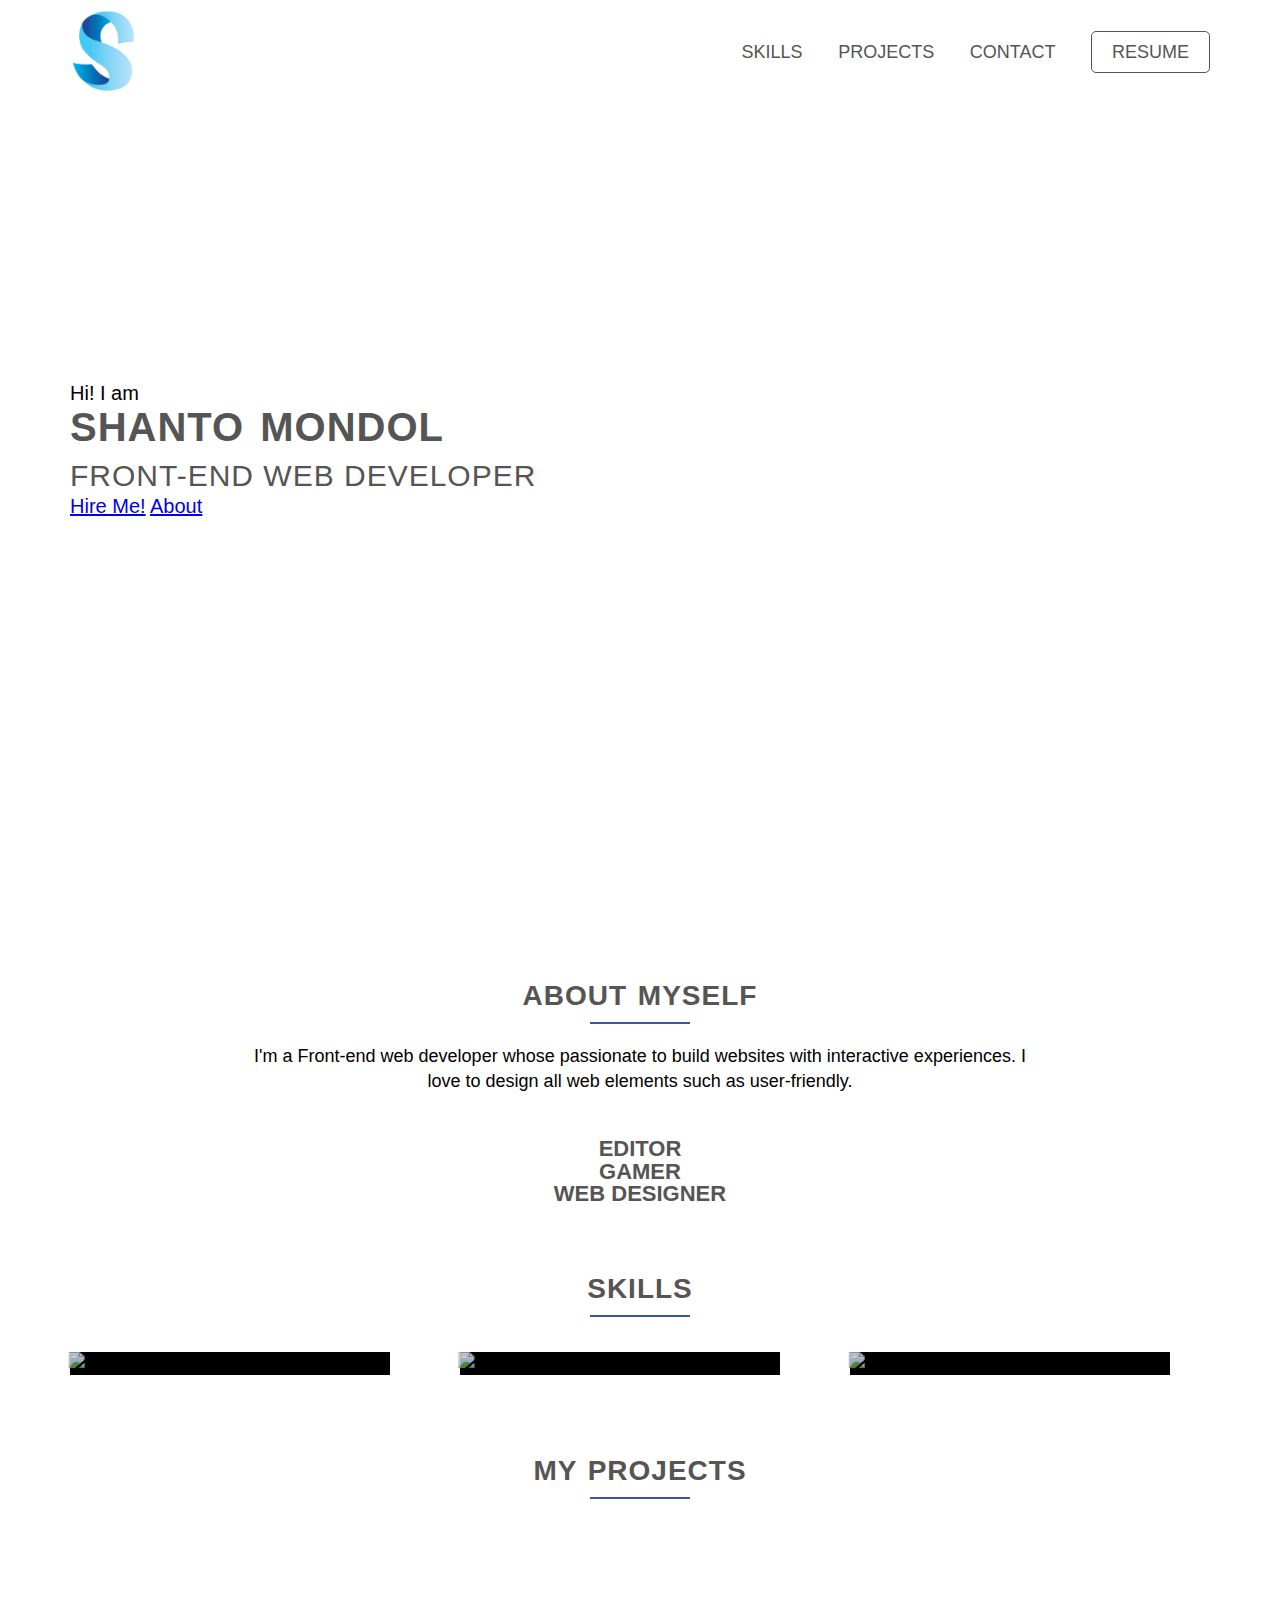
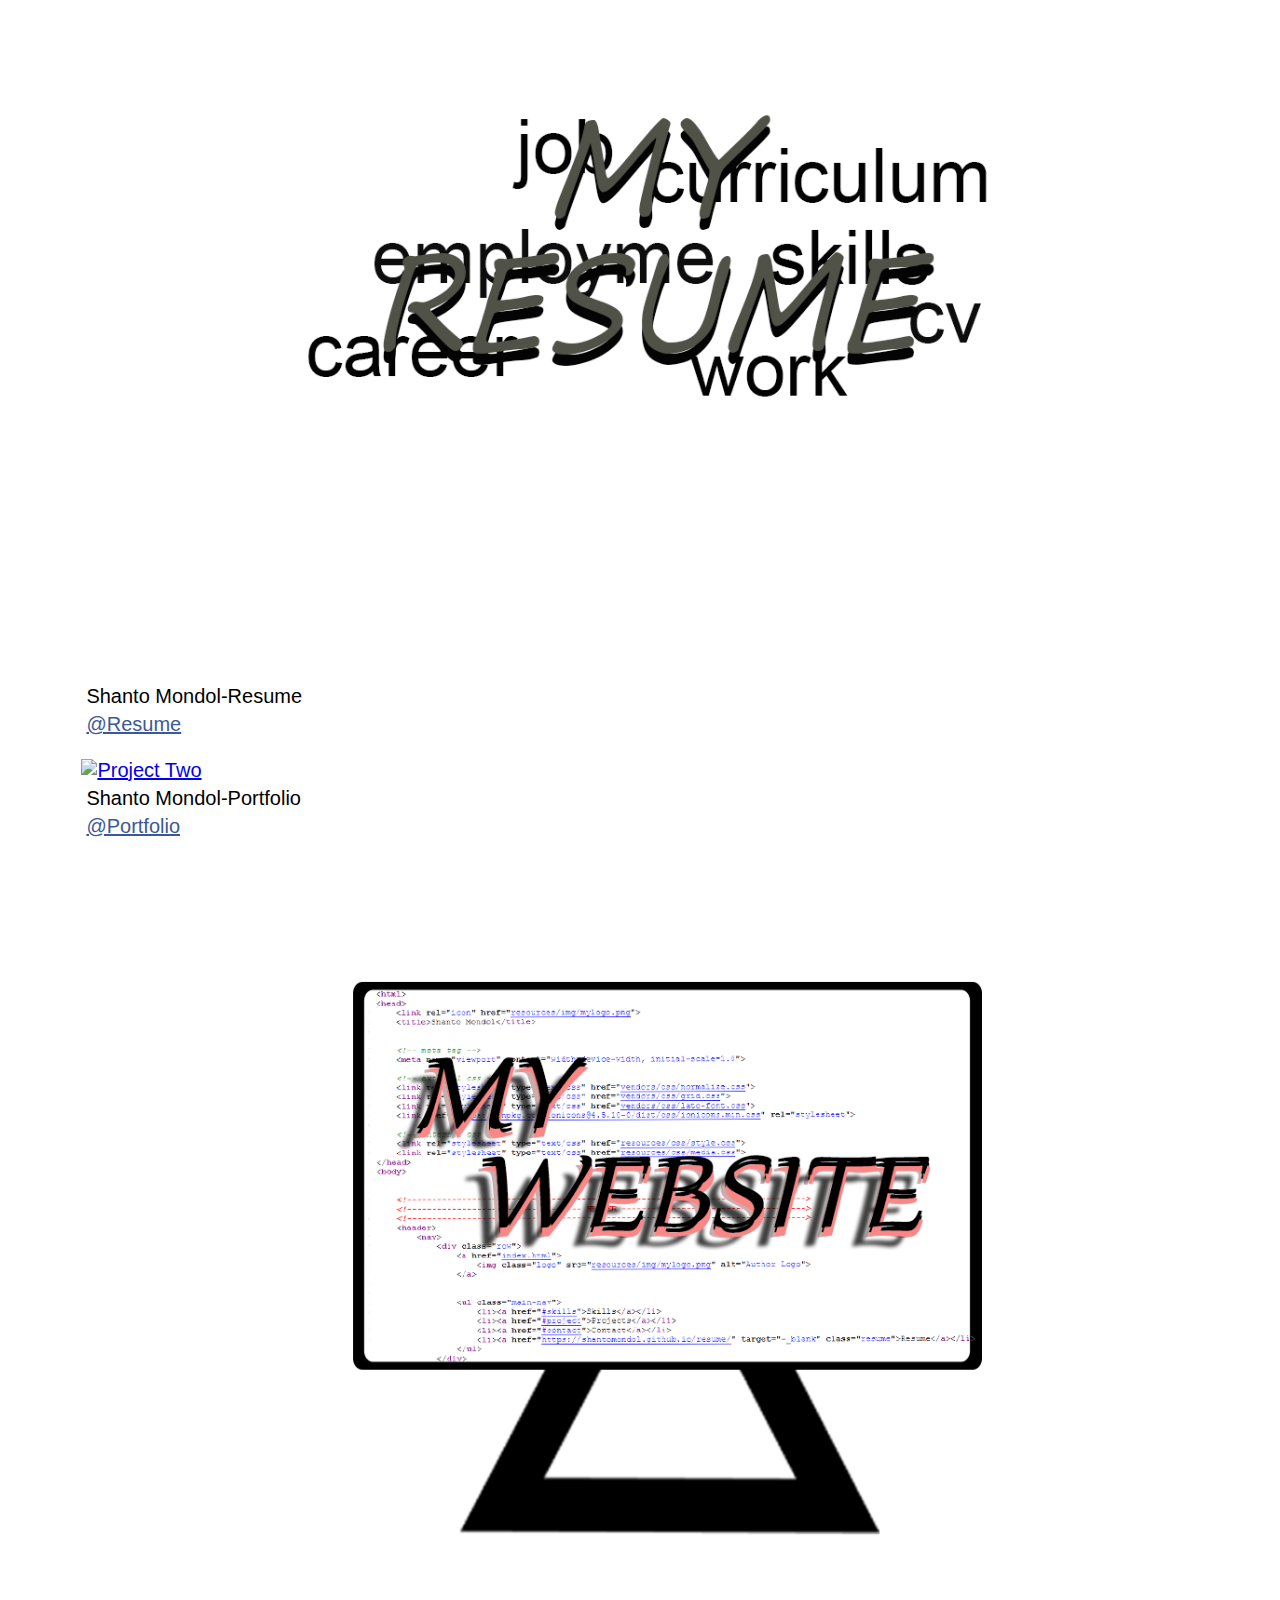
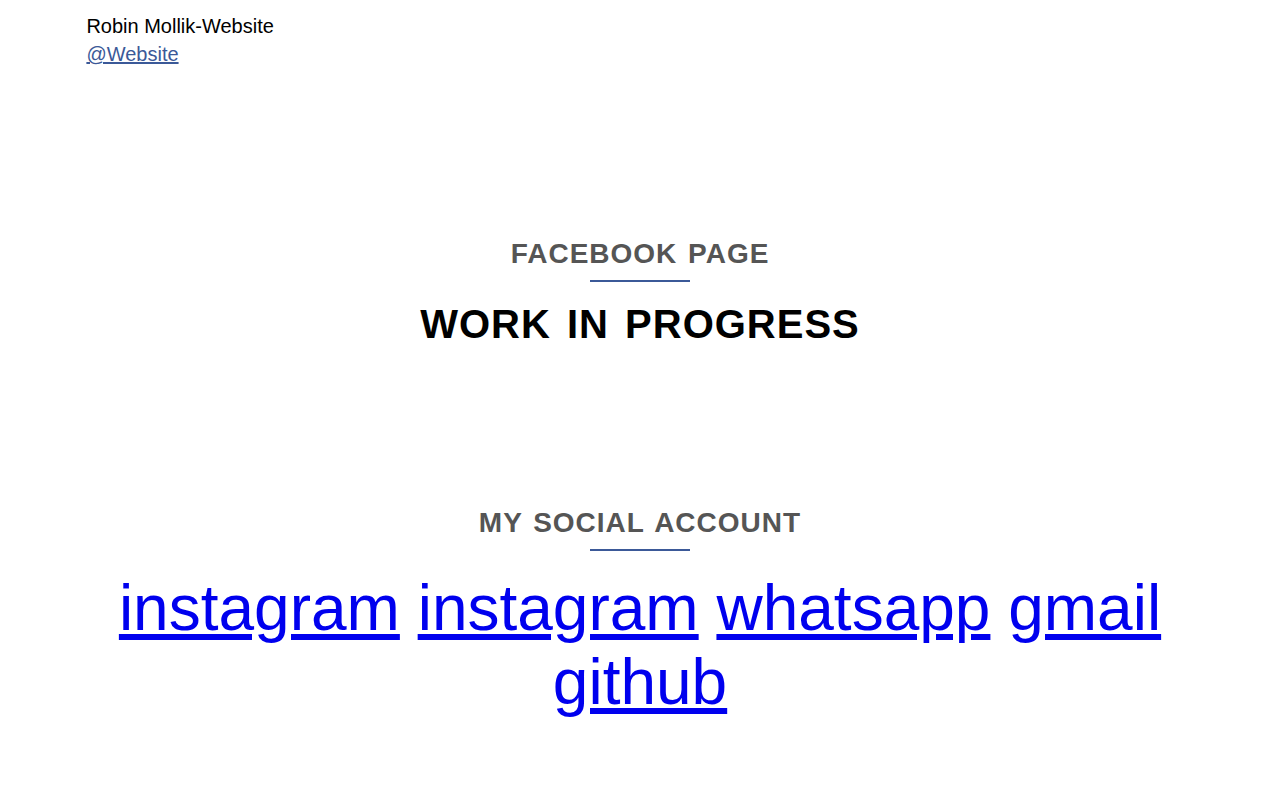
==== index.html @ a129e07e "p4" ====
<!DOCTYPE html>
<html>
<head>

	<link rel="icon" href="image/mylogo.png">
	<title>Shanto</title>

	<!-- meta tag -->
	<meta name="viewport" content="width=device-width, initial-scale=1.0">

	<!-- extrenal css -->	
	<link rel="stylesheet" type="text/css" href="css/normalize.css">
	<link rel="stylesheet" type="text/css" href="css/grid.css">
	<link rel="stylesheet" type="text/css" href="css/lato-font.css">
	<link href="https://unpkg.com/ionicons@4.5.10-0/dist/css/ionicons.min.css" rel="stylesheet">
	<script src="https://unpkg.com/ionicons@5.1.2/dist/ionicons.js"></script>

	<!-- internei css -->
	<link rel="stylesheet" type="text/css" href="css/style.css">
</head>
<body>


	<!-------------------------------------------------------------------------------->
	<!----------------------------------- HEADER ------------------------------------->
	<!-------------------------------------------------------------------------------->

	<header>
		<nav>
			<div class="row">				
				<a href="index.html">
					<img class="logo" src="image/s.jpg" alt="Shanto's Logo">
				</a>

				<ul class="main-nav">
					<li><a href="#skills">Skills</a></li>
					<li><a href="#project">Projects</a></li>
					<li><a href="#social-account">Contact</a></li>
					<li><a href="https://shantomondol.github.io/resume/" target="-_blank" class="resume">Resume</a></li>
				</ul>				
			</div>
		</nav>

		<div class="hero-text">
			 Hi! I am
			<h1>Shanto Mondol<br><span>Front-end web developer</span><br></h1>
			
			<a href="works/works.html" target="-_blank">Hire Me!</a>

			<a href="#about">About</a>
		</div>
	</header>

	<!-------------------------------------------------------------------------------->
	<!----------------------------------- ABOUT ------------------------------------->
	<!-------------------------------------------------------------------------------->
	<section class="about" id="about">
		<div class="row">
			<h2>About Myself</h2>
			<p class="about-text">I'm a <strong>Front-end web developer</strong> whose passionate to build websites with interactive experiences. I love to design all web elements such as user-friendly.</p>
		</div>

		<div class="row">
				<div class="col span-1-of-3 box">
					<i class="icon ion-md-laptop icon-big"></i>
					<h3>Editor</h3>
				</div>

				<div class="col span-1-of-3 box">
					<i class="icon ion-md-desktop icon-big"></i>
					<h3>Gamer</h3>
				</div>

				<div class="col span-1-of-3 box">
					<i class="icon ion-md-planet icon-big"></i>
					<h3>Web Designer</h3>
				</div>				
			</div>
	</section>

	<!-------------------------------------------------------------------------------->
	<!----------------------------------- SKILLS ------------------------------------->
	<!-------------------------------------------------------------------------------->
	<section class="skills" id="skills">
		<div class="row">
			<h2>Skills</h2>
		</div>
		<ul class="clearFix">
			<li>
				<img src="image/ms.png" alt="Microsoft Office">
			</li>
			<li>
				<img src="image/gp.png" alt="Graphic Designer">
			</li>
			<li>
				<img src="image/wd.png" alt="Web Designer">
			</li>
		</ul>
	</section>	

	<!-------------------------------------------------------------------------------->
	<!----------------------------------- PROJECT ------------------------------------>
	<!-------------------------------------------------------------------------------->
	<section class="project" id="project">
		<div class="row">
			<h2>My Projects</h2>
		</div>

		<div class="row">
			<div class="col span-1-of-3 box">
				<a href="https://shantomondol.github.io/resume" target="_blank"><img class="project-img" src="image/p1.png" alt="Project One">
				</a>	
				
				<div class="project-details">
					<i class="icon ion-md-person"></i>
					Shanto Mondol-Resume
				</div>

				<div class="project-details">
					<i class="icon ion-md-globe"></i>
					<a href="https://shantomondol.github.io/resume/" target="_blank">@Resume</a>
				</div>
			</div>

			<div class="col span-1-of-3 box">
				<a href="https://shantomondol.github.io/portfolio" target="_blank"><img class="project-img" src="image/p2.png" alt="Project Two">
				</a>	
				

				<div class="project-details">
					<i class="icon ion-md-person"></i>
					Shanto Mondol-Portfolio
				</div>

				<div class="project-details">
					<i class="icon ion-md-globe"></i>
					<a href="https://shantomondol.github.io/portfolio" target="_blank">@Portfolio</a>
				</div>
			</div>

			<div class="col span-1-of-3 box">
				<a href="https://shantomondol.github.io/robin" target="_blank"><img class="project-img" src="image/p3.png" alt="Project Three">
				</a>
							
				<div class="project-details">
					<i class="icon ion-md-person"></i>
					Robin Mollik-Website
				</div>

				<div class="project-details">
					<i class="icon ion-md-globe"></i>
					<a href="https://shantomondol.github.io/robin" target="_blank">@Website</a>
				</div>
			</div>			
		</div>
	</section>

	<!-------------------------------------------------------------------------------->
	<!------------------------------- FACEBOOK PAGE ---------------------------------->
	<!-------------------------------------------------------------------------------->
	<section class="fb-page" id="fb-page">
		<div class="row">
			<h2>Facebook Page</h2>

			<h1>Work in progress</h1>
		</div>
	</section>

	<!-------------------------------------------------------------------------------->
	<!---------------------------- MY SOCIAL ACCOUNT --------------------------------->
	<!-------------------------------------------------------------------------------->
	<section class="social-account" id="social-account">
		<div class="row">
			<h2>My Social Account</h2>

			<ul>		
			<a href="https://www.instagram.com/mithunsorkar16" target="-_blank"><ion-icon name="logo-instagram">instagram</ion-icon></a>			
			<a href="https://www.facebook.com/mithunsorkar816" target="-_blank"><ion-icon name="logo-facebook">instagram</ion-icon></a>			
			<a href="01869107346" target="-_blank"><ion-icon name="logo-whatsapp">whatsapp</ion-icon></a>

			<a href="mailto:shantomondol816@gmail.com" target="-_blank"><ion-icon name="mail-sharp">gmail</ion-icon></a>
						
			<a href="https://github.com/shantomondol" target="-_blank"><ion-icon name="logo-github">github</ion-icon></a>			
			</ul>

		</div>
	</section>
</body>
</html>
---- css/style.css ----
/*-----------------------------------------------------------*/
/*----------------------- GLOBAL ----------------------------*/
/*-----------------------------------------------------------*/
*{
	margin: 0;
	padding: 0;
	box-sizing: border-box;
	scroll-behavior: smooth;
}

body{
	background-color: #fff;
	font-family: lato, sans-serif;
	font-size: 20px;
	font-weight: 300;
}

section { padding: 80px 0; }


.row {
	width: 1140px;
	margin: 0 auto;
}



.clearFix {zoom:1;}
.clearFix:after {
	content: '.';
	clear: both;
	display: block;
	height: 0;
	visibility: hidden;
}

/*-----------------------------------------------------------*/
/*----------------------- HEADER ----------------------------*/
/*-----------------------------------------------------------*/
header {
	height: 100vh;
	background-image: url(img/mylogo.png);
	background-repeat: no-repeat;
	background-size: contain;
	background-position: right;
}

.hero-text {
	position: absolute;
	width: 1140px;
	top: 50%;
	left: 50%;
	transform: translate(-50%, -50%);
}

h1,
h2,
h3 {

	color: #555;
	text-transform: uppercase;
}

h1 {
	margin-top: 0;
	margin-bottom: 0;
	word-spacing: 4px;
	letter-spacing: 1px;
	font-size: 200%;
}

h2 {
	word-spacing: 2px;
	text-align: center;
	margin-bottom: 20px;
	font-size: 140%;
	letter-spacing: 1px;
}

h2:after {
	content: " ";
	display: block;
	height: 2px;
	width: 100px;
	margin: 0 auto;
	background-color: #3b5998;
	margin-top: 10px;
}

strong {
	color: #000;
}

h3 {
	text-align: center;
	font-size: 110%;
	margin-bottom: -50px;
}

span {
	font-size: 75%;
	word-spacing: 0px;
	letter-spacing: 1px;
	font-weight: 300;
}


/*-----------------------------------------------------------*/
/*-------------------------- NAV ----------------------------*/
/*-----------------------------------------------------------*/
.logo {
	height: 100px;
	width: auto;
	border-radius: 50px;
	float: left;
}

.main-nav {
	float: right;
	margin-top: 20px;
}

.main-nav li {
	display: inline-block;
	margin-top: 20px;
	margin-right: 30px;
	list-style: none;
}

.main-nav li a {
	text-decoration: none;
	text-transform: uppercase;
	color: #211F1F;
	font-size: 90%;
}

.main-nav li:last-child { margin-right: 0; }

.main-nav li a:link,
.main-nav li a:visited {
	text-decoration: none;
	text-transform: uppercase;
	font-size: 90%;
	color: #555;
}

.main-nav li a:hover,
.main-nav li a:active { color: #ccc; }

.resume {
	border: 1px solid #555;
	padding: 10px 20px;
	border-radius: 5px;
}

.resume:hover {	border: 1px solid #ccc; }

/*-----------------------------------------------------------*/
/*-------------------------- ABOUT --------------------------*/
/*-----------------------------------------------------------*/
.about-text {
	width: 70%;
	margin-left: 15%;
	text-align: center;
	margin-bottom: 30px;
	line-height: 140%;
	font-size: 90%;
}

.box { padding: 1%; }

.icon-big {
	font-size: 250%;
	display: block;
	text-align: center;
	color:  #3b5998;
}

/*-----------------------------------------------------------*/
/*----------------------- SKILLS ----------------------------*/
/*-----------------------------------------------------------*/
.skills ul { list-style: none; }

.skills ul li {
	display: inline-block;
	float: left;
	width: 25%;
	margin-left: 70px;
	background-color: #000;
	margin-top: 15px;
}

.skills ul li img {
	width: 100%;
	height: auto;
	transform: scale(1.02);
	opacity: 80%;
	transition: transform 0.5s
}

.skills ul li img:hover {
	transform: scale(1.30);
	opacity: 100%;
}

.skills { padding: 0; }


/*-----------------------------------------------------------*/
/*----------------------- PROJECT ---------------------------*/
/*-----------------------------------------------------------*/
.project-img {
	width: 100%;
	height: auto;
}

.project-details {
	margin-top: 5px;
}

.project-details i {
	margin-right: 5px;
	color: #3b5998;
}

.project-details a:link,
.project-details a:visited { color: #3b5998; }

.project-details a:hover,
.project-details a:active { color: #061d4d; }

/*-----------------------------------------------------------*/
/*--------------------- FACEBOOK PAGE -----------------------*/
/*-----------------------------------------------------------*/
.fb-page h1 {
	color: #000;
	text-align: center;
}

/*-----------------------------------------------------------*/
/*---------------------MY SOCIAL ACCOUNT --------------------*/
/*-----------------------------------------------------------*/
.social-account ul {
	text-align: center;
	font-size: 64px;
}





/*

.project-img {
	width: 100%;
	height: auto;
}

.project-details {margin-top: 5px;}

.project-details i {
	margin-right: 5px;
	color: #3b5998;
}

*/
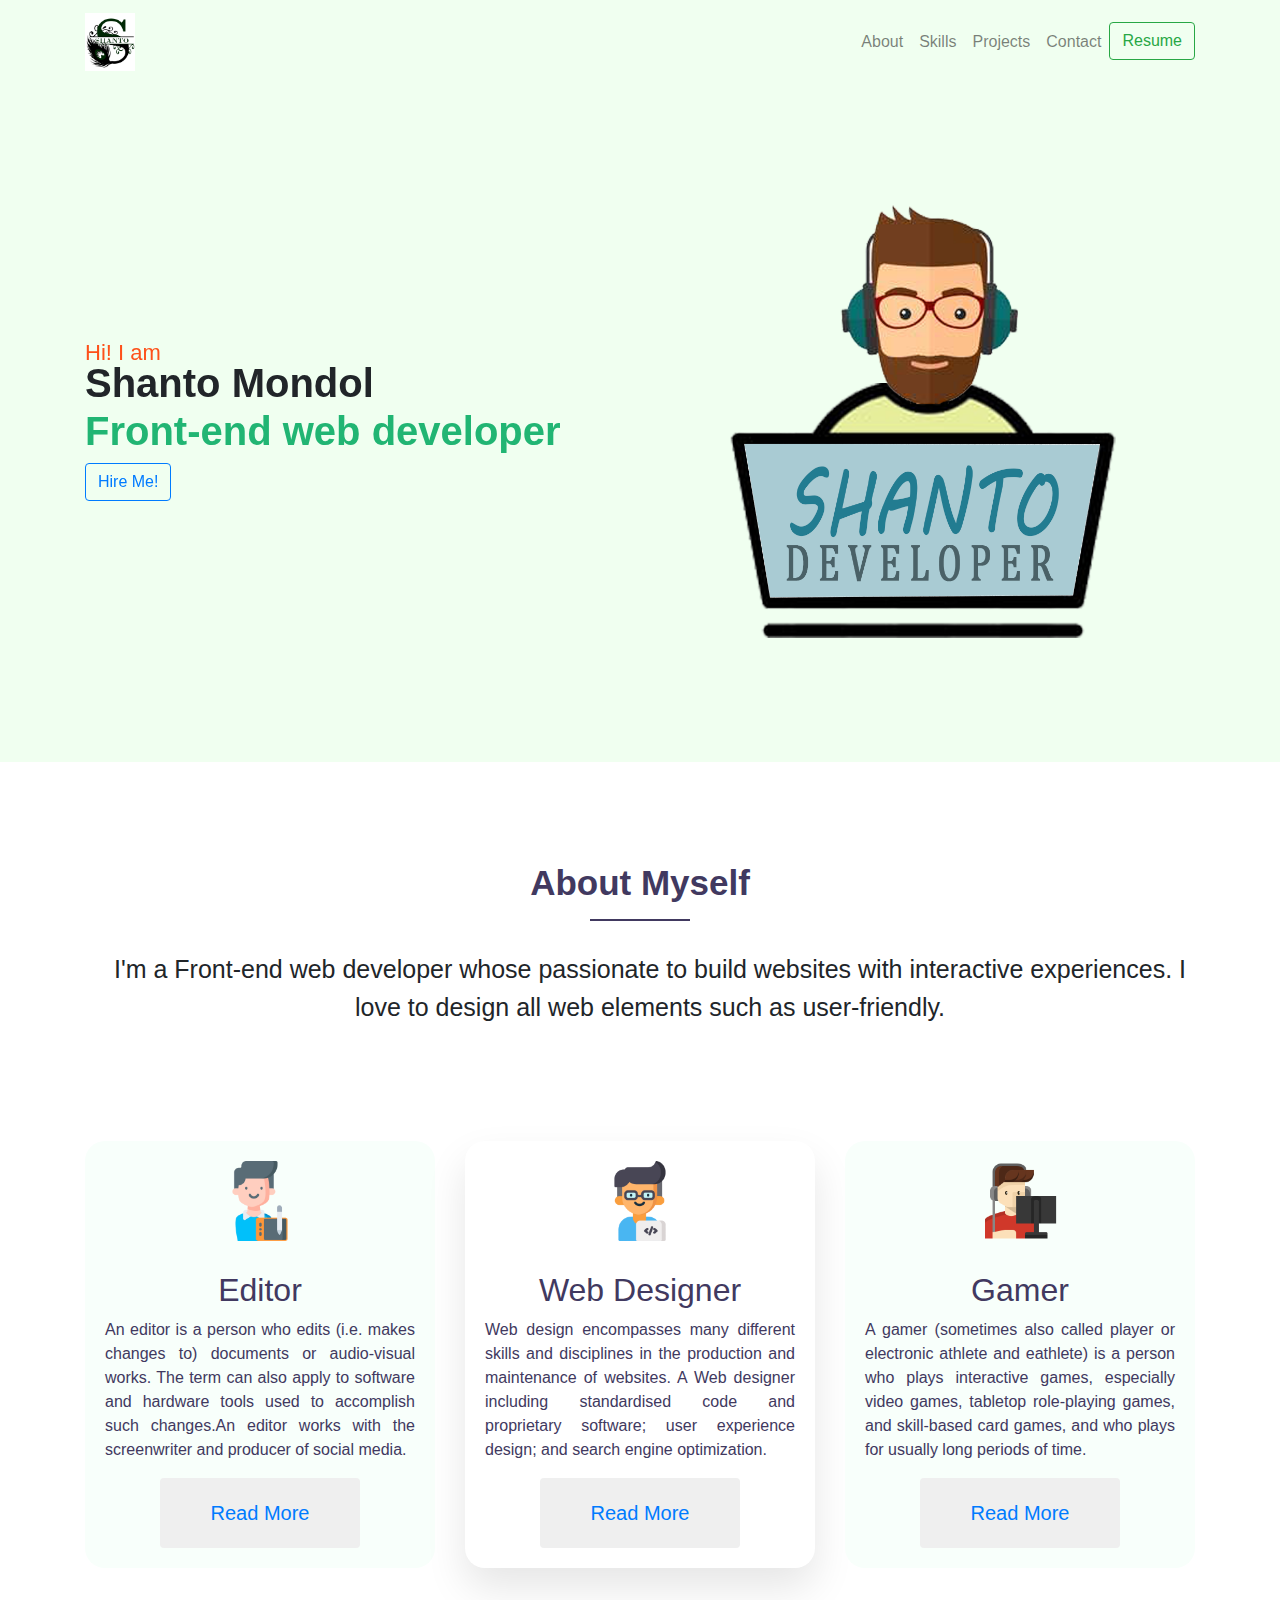
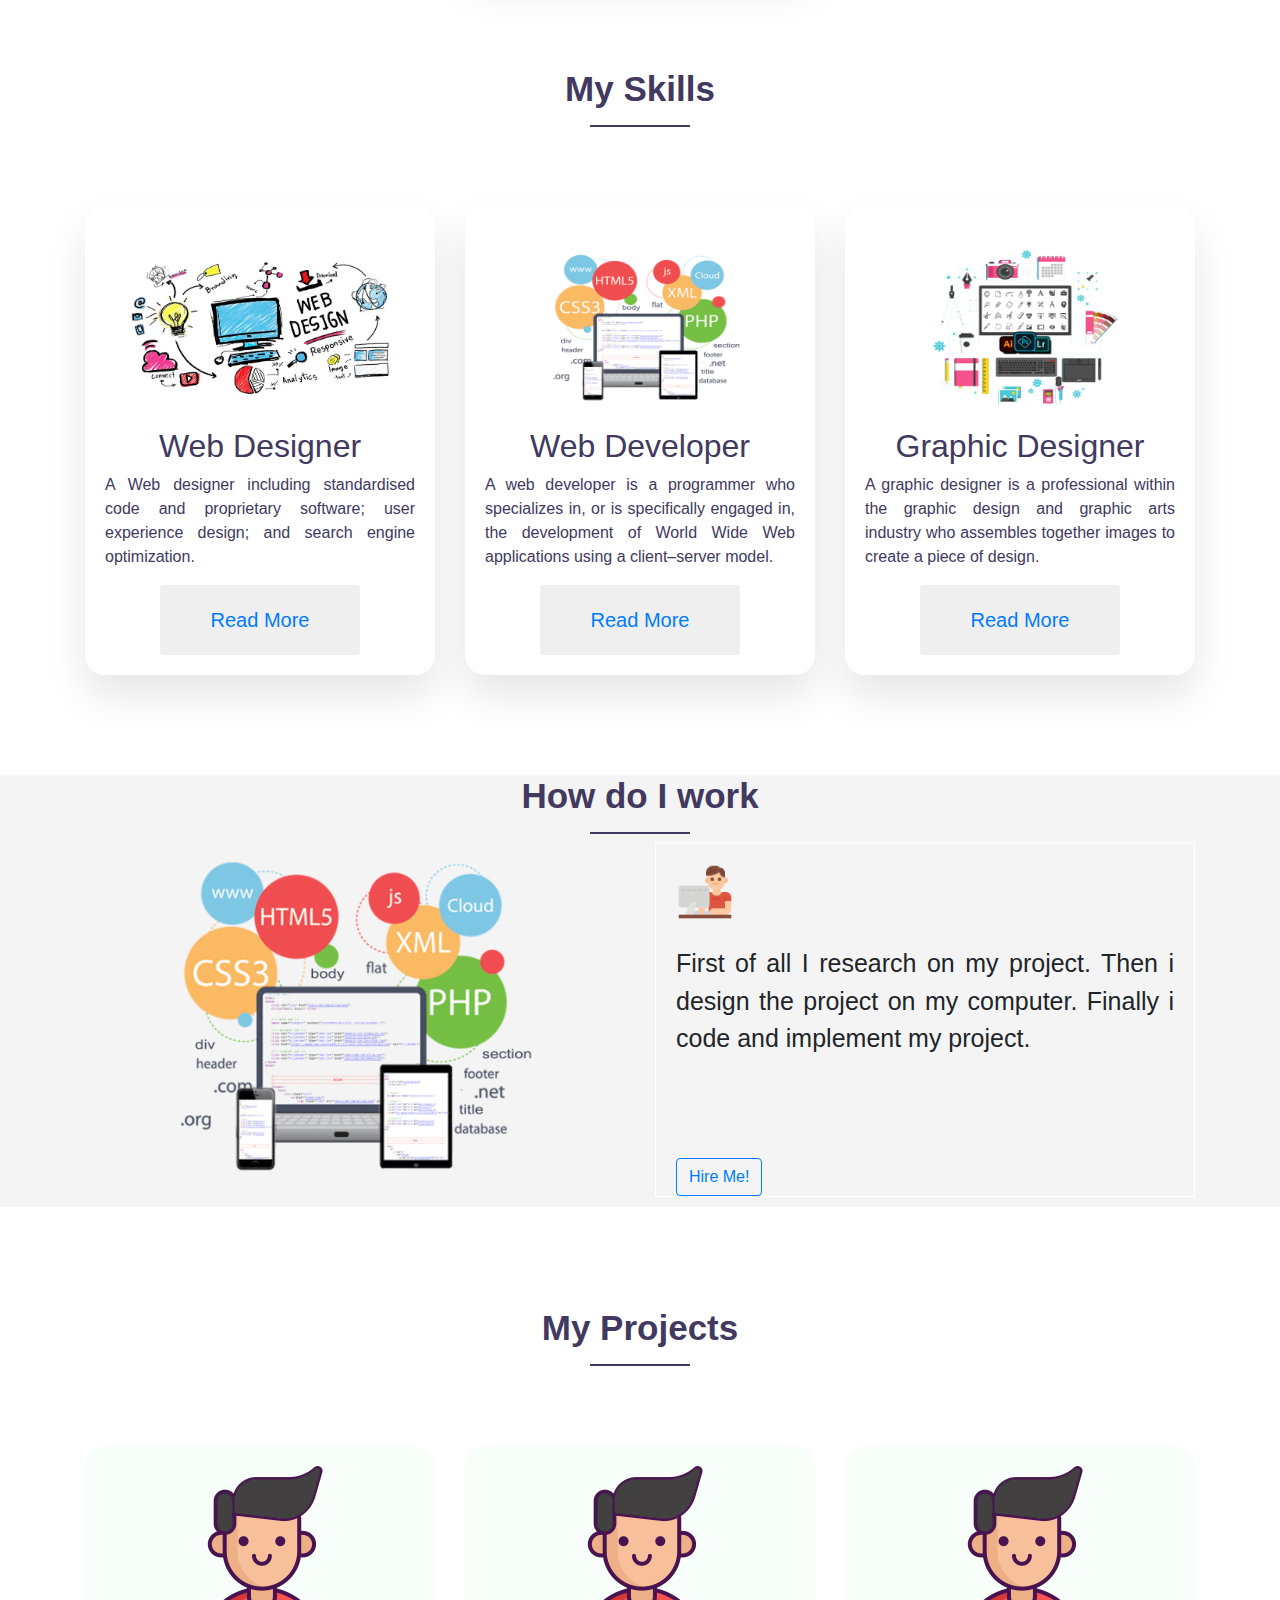
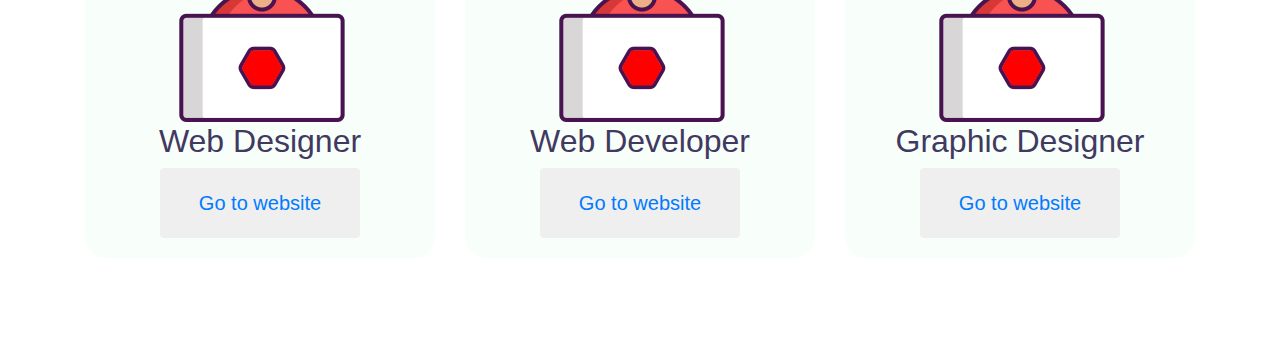
==== commit ce146efd: "add my wevsite" ====
--- a/index.html
+++ b/index.html
@@ -1,189 +1,247 @@
 <!DOCTYPE html>
-<html>
+<html lang="en">
+
 <head>
-
-	<link rel="icon" href="image/mylogo.png">
-	<title>Shanto</title>
-
-	<!-- meta tag -->
-	<meta name="viewport" content="width=device-width, initial-scale=1.0">
-
-	<!-- extrenal css -->	
-	<link rel="stylesheet" type="text/css" href="css/normalize.css">
-	<link rel="stylesheet" type="text/css" href="css/grid.css">
-	<link rel="stylesheet" type="text/css" href="css/lato-font.css">
-	<link href="https://unpkg.com/ionicons@4.5.10-0/dist/css/ionicons.min.css" rel="stylesheet">
-	<script src="https://unpkg.com/ionicons@5.1.2/dist/ionicons.js"></script>
-
-	<!-- internei css -->
-	<link rel="stylesheet" type="text/css" href="css/style.css">
+    <!-- meta tag -->
+    <meta charset="UTF-8">
+    <meta name="viewport" content="width=device-width, initial-scale=1.0">
+    <meta name="description" content="Hi! I am Shanto Mondol a Web designer and Front-end web developer">
+    <meta name="keywords" content="Shanto Mondol, Web designer, Front-end web developer">
+    <meta name="author" content="Mithun Sorkar">
+
+    <!-- title data -->
+    <link rel="icon" href="images/logo.png" type="image/gif" sizes="16x16">
+    <title>Shanto Mondol a Front-end web developer</title>
+
+    <!-- internal css -->
+    <link rel="stylesheet" href="css/style.css">
+    <link rel="stylesheet" href="https://moinulislamdev.github.io/tech-serve-4u/css/style.css">
+
+    <!-- bootstrap4 css cdn include -->
+    <link rel="stylesheet" href="https://maxcdn.bootstrapcdn.com/bootstrap/4.0.0/css/bootstrap.min.css" integrity="sha384-Gn5384xqQ1aoWXA+058RXPxPg6fy4IWvTNh0E263XmFcJlSAwiGgFAW/dAiS6JXm" crossorigin="anonymous">
 </head>
+
 <body>
 
-
-	<!-------------------------------------------------------------------------------->
-	<!----------------------------------- HEADER ------------------------------------->
-	<!-------------------------------------------------------------------------------->
-
-	<header>
-		<nav>
-			<div class="row">				
-				<a href="index.html">
-					<img class="logo" src="image/s.jpg" alt="Shanto's Logo">
-				</a>
-
-				<ul class="main-nav">
-					<li><a href="#skills">Skills</a></li>
-					<li><a href="#project">Projects</a></li>
-					<li><a href="#social-account">Contact</a></li>
-					<li><a href="https://shantomondol.github.io/resume/" target="-_blank" class="resume">Resume</a></li>
-				</ul>				
-			</div>
-		</nav>
-
-		<div class="hero-text">
-			 Hi! I am
-			<h1>Shanto Mondol<br><span>Front-end web developer</span><br></h1>
-			
-			<a href="works/works.html" target="-_blank">Hire Me!</a>
-
-			<a href="#about">About</a>
-		</div>
-	</header>
-
-	<!-------------------------------------------------------------------------------->
-	<!----------------------------------- ABOUT ------------------------------------->
-	<!-------------------------------------------------------------------------------->
-	<section class="about" id="about">
-		<div class="row">
-			<h2>About Myself</h2>
-			<p class="about-text">I'm a <strong>Front-end web developer</strong> whose passionate to build websites with interactive experiences. I love to design all web elements such as user-friendly.</p>
-		</div>
-
-		<div class="row">
-				<div class="col span-1-of-3 box">
-					<i class="icon ion-md-laptop icon-big"></i>
-					<h3>Editor</h3>
-				</div>
-
-				<div class="col span-1-of-3 box">
-					<i class="icon ion-md-desktop icon-big"></i>
-					<h3>Gamer</h3>
-				</div>
-
-				<div class="col span-1-of-3 box">
-					<i class="icon ion-md-planet icon-big"></i>
-					<h3>Web Designer</h3>
-				</div>				
-			</div>
-	</section>
-
-	<!-------------------------------------------------------------------------------->
-	<!----------------------------------- SKILLS ------------------------------------->
-	<!-------------------------------------------------------------------------------->
-	<section class="skills" id="skills">
-		<div class="row">
-			<h2>Skills</h2>
-		</div>
-		<ul class="clearFix">
-			<li>
-				<img src="image/ms.png" alt="Microsoft Office">
-			</li>
-			<li>
-				<img src="image/gp.png" alt="Graphic Designer">
-			</li>
-			<li>
-				<img src="image/wd.png" alt="Web Designer">
-			</li>
-		</ul>
-	</section>	
-
-	<!-------------------------------------------------------------------------------->
-	<!----------------------------------- PROJECT ------------------------------------>
-	<!-------------------------------------------------------------------------------->
-	<section class="project" id="project">
-		<div class="row">
-			<h2>My Projects</h2>
-		</div>
-
-		<div class="row">
-			<div class="col span-1-of-3 box">
-				<a href="https://shantomondol.github.io/resume" target="_blank"><img class="project-img" src="image/p1.png" alt="Project One">
-				</a>	
-				
-				<div class="project-details">
-					<i class="icon ion-md-person"></i>
-					Shanto Mondol-Resume
-				</div>
-
-				<div class="project-details">
-					<i class="icon ion-md-globe"></i>
-					<a href="https://shantomondol.github.io/resume/" target="_blank">@Resume</a>
-				</div>
-			</div>
-
-			<div class="col span-1-of-3 box">
-				<a href="https://shantomondol.github.io/portfolio" target="_blank"><img class="project-img" src="image/p2.png" alt="Project Two">
-				</a>	
-				
-
-				<div class="project-details">
-					<i class="icon ion-md-person"></i>
-					Shanto Mondol-Portfolio
-				</div>
-
-				<div class="project-details">
-					<i class="icon ion-md-globe"></i>
-					<a href="https://shantomondol.github.io/portfolio" target="_blank">@Portfolio</a>
-				</div>
-			</div>
-
-			<div class="col span-1-of-3 box">
-				<a href="https://shantomondol.github.io/robin" target="_blank"><img class="project-img" src="image/p3.png" alt="Project Three">
-				</a>
-							
-				<div class="project-details">
-					<i class="icon ion-md-person"></i>
-					Robin Mollik-Website
-				</div>
-
-				<div class="project-details">
-					<i class="icon ion-md-globe"></i>
-					<a href="https://shantomondol.github.io/robin" target="_blank">@Website</a>
-				</div>
-			</div>			
-		</div>
-	</section>
-
-	<!-------------------------------------------------------------------------------->
-	<!------------------------------- FACEBOOK PAGE ---------------------------------->
-	<!-------------------------------------------------------------------------------->
-	<section class="fb-page" id="fb-page">
-		<div class="row">
-			<h2>Facebook Page</h2>
-
-			<h1>Work in progress</h1>
-		</div>
-	</section>
-
-	<!-------------------------------------------------------------------------------->
-	<!---------------------------- MY SOCIAL ACCOUNT --------------------------------->
-	<!-------------------------------------------------------------------------------->
-	<section class="social-account" id="social-account">
-		<div class="row">
-			<h2>My Social Account</h2>
-
-			<ul>		
-			<a href="https://www.instagram.com/mithunsorkar16" target="-_blank"><ion-icon name="logo-instagram">instagram</ion-icon></a>			
-			<a href="https://www.facebook.com/mithunsorkar816" target="-_blank"><ion-icon name="logo-facebook">instagram</ion-icon></a>			
-			<a href="01869107346" target="-_blank"><ion-icon name="logo-whatsapp">whatsapp</ion-icon></a>
-
-			<a href="mailto:shantomondol816@gmail.com" target="-_blank"><ion-icon name="mail-sharp">gmail</ion-icon></a>
-						
-			<a href="https://github.com/shantomondol" target="-_blank"><ion-icon name="logo-github">github</ion-icon></a>			
-			</ul>
-
-		</div>
-	</section>
+    <header>
+        <!-- navigation bar start -->
+        <nav class="navbar navbar-expand-lg navbar-light bg-green">
+            <div class="container">
+
+                <!-- logo -->
+                <a class="navbar-brand" href="#">
+                    <img src="images/shanto.png" alt="Shanto Logo" class="logo">
+                </a>
+
+                <!-- togol button -->
+                <button class="navbar-toggler" type="button" data-toggle="collapse" data-target="#navbarNav" aria-controls="navbarNav" aria-expanded="false" aria-label="Toggle navigation">
+                    <span class="navbar-toggler-icon"></span>
+                </button>
+
+                <!-- manu list -->
+                <div class="collapse navbar-collapse justify-content-end" id="navbarNav">
+                    <ul class="navbar-nav">
+                        <li class="nav-item">
+                            <a class="nav-link" href="#">About</a>
+                        </li>
+                        <li class="nav-item">
+                            <a class="nav-link" href="#">Skills</a>
+                        </li>
+                        <li class="nav-item">
+                            <a class="nav-link" href="#">Projects</a>
+                        </li>
+                        <li class="nav-item">
+                            <a class="nav-link" href="#">Contact</a>
+                        </li>
+                        <li class="nav-item">
+                            <a href="https://shantomondol.github.io/mywebsite/work/work.html"><button class="btn btn-outline-success">Resume</button></a> </li>
+                    </ul>
+                </div>
+            </div>
+        </nav>
+        <!-- navigation bar end -->
+
+        <!-- introduction start -->
+        <div class="container">
+            <div class="carousel-item active">
+                <div class="row align-items-center">
+                    <div class="col-md-6">
+                        <p class="intro">Hi! I am</p>
+                        <h1>Shanto Mondol<br><span>Front-end web developer</span></h1>
+                        <a class="btn btn-outline-primary" href="https://shantomondol.github.io/mywebsite/work/work.html" target="-_blank">Hire Me!</a>
+                    </div>
+                    <div class="col-md-6">
+                        <img src="images/logo.png" alt="shanto logo" class="illustration-img">
+                    </div>
+                </div>
+            </div>
+        </div>
+    </header>
+    <!-- introduction end -->
+
+    <main>
+
+        <!-- About Myself section start -->
+        <section>
+            <div class="container">
+                <h2 class="sub-heading">About Myself</h2>
+
+                <div class="row">
+                    <div class="col-md-12 text-center">
+                        <p class="about">I'm a Front-end web developer whose passionate to build websites with interactive experiences. I love to design all web elements such as user-friendly.</p>
+                    </div>
+                </div>
+            </div>
+
+            <div class="container">
+                <div class="row">
+                    <!-- Card 1 -->
+                    <div class="col-md-4">
+                        <div class="justify-content-between align-content-between icon-card">
+                            <img src="images/icon/graphic.png" alt="editor" class="icon">
+                            <h2>Editor</h2>
+                            <p class="text-justify">An editor is a person who edits (i.e. makes changes to) documents or audio-visual works. The term can also apply to software and hardware tools used to accomplish such changes.An editor works with the screenwriter and producer
+                                of social media.
+                            </p>
+                            <button class="button"><a href="#">Read More</a></button>
+                        </div>
+                    </div>
+
+                    <!-- Card 2 -->
+                    <div class="col-md-4">
+                        <div class="justify-content-between align-content-between icon-card icon-card-highlight">
+                            <img src="images/icon/web.png" alt="web designer" class="icon">
+                            <h2>Web Designer</h2>
+                            <p class="text-justify">Web design encompasses many different skills and disciplines in the production and maintenance of websites. A Web designer including standardised code and proprietary software; user experience design; and search engine optimization.
+                            </p>
+                            <button class="button"><a href="#">Read More</a></button>
+                        </div>
+                    </div>
+
+                    <!-- Card 3 -->
+                    <div class="col-md-4">
+                        <div class="justify-content-between align-content-between icon-card">
+                            <img src="images/icon/gamer.png" alt="gamer" class="icon">
+                            <h2>Gamer</h2>
+                            <p class="text-justify">A gamer (sometimes also called player or electronic athlete and eathlete) is a person who plays interactive games, especially video games, tabletop role-playing games, and skill-based card games, and who plays for usually long
+                                periods of time.
+                            </p>
+                            <button class="button"><a href="#">Read More</a></button>
+                        </div>
+                    </div>
+                </div>
+            </div>
+        </section>
+        <!-- About Myself section end -->
+
+        <!-- skills section start -->
+        <section>
+            <div class="container">
+                <h2 class="s sub-heading">My Skills</h2>
+                <div class="row">
+                    <!-- Card 1 -->
+                    <div class="col-md-4">
+                        <div class="justify-content-between align-content-between icon-card icon-card-highlight">
+                            <img class="card-img-top" src="images/wd.jpg" alt="web designer">
+                            <h2>Web Designer</h2>
+                            <p class="text-justify">A Web designer including standardised code and proprietary software; user experience design; and search engine optimization.</p>
+                            <button class="button"><a href="#">Read More</a></button>
+                        </div>
+                    </div>
+
+                    <!-- Card 2 -->
+                    <div class="col-md-4">
+                        <div class="justify-content-between align-content-between icon-card icon-card-highlight">
+                            <img class="card-img-top" src="images/wd.png" alt="web developer">
+                            <h2>Web Developer</h2>
+                            <p class="text-justify">A web developer is a programmer who specializes in, or is specifically engaged in, the development of World Wide Web applications using a client–server model.
+                            </p>
+                            <button class="button"><a href="#">Read More</a></button>
+                        </div>
+                    </div>
+
+                    <!-- Card 3 -->
+                    <div class="col-md-4">
+                        <div class="justify-content-between align-content-between icon-card icon-card-highlight">
+                            <img class="card-img-top" src="images/gp.png" alt="graphic designer">
+                            <h2>Graphic Designer</h2>
+                            <p class="text-justify">A graphic designer is a professional within the graphic design and graphic arts industry who assembles together images to create a piece of design.
+                            </p>
+                            <button class="button"><a href="#">Read More</a></button>
+                        </div>
+                    </div>
+                </div>
+            </div>
+        </section>
+        <!-- skills section end -->
+
+        <!-- works section start -->
+        <section class="works">
+            <div class="container">
+                <h2 class="sub-heading">How do I work</h2>
+
+                <div class="row">
+                    <div class="col-md-6">
+                        <img src="images/wd.png">
+                    </div>
+
+                    <div class="col-md-6">
+                        <div class="i-work">
+                            <div class="work-step">
+                                <div><img src="images/work.png" alt=""></div>
+                                <p class="about">First of all I research on my project. Then i design the project on my computer. Finally i code and implement my project.</p>
+                            </div>
+                            <a class="btn btn-outline-primary" href="" target="-_blank">Hire Me!</a>
+                        </div>
+                    </div>
+                </div>
+            </div>
+        </section>
+        <!-- works section end -->
+
+        <!-- projects section start -->
+        <section>
+            <div class="container">
+                <h2 class="s sub-heading">My Projects</h2>
+                <div class="row">
+
+                    <!-- Card 1 -->
+                    <div class="col-md-4">
+                        <div class="justify-content-between align-content-between icon-card">
+                            <img src="images/programmer.png" alt="web designer">
+                            <h2> Web Designer</h2>
+                            <button class="button"><a href="#" target="_blank">Go to website</a></button>
+                        </div>
+                    </div>
+
+                    <!-- Card 2 -->
+                    <div class="col-md-4">
+                        <div class="justify-content-between align-content-between icon-card">
+                            <img src="images/programmer.png" alt="web developer">
+                            <h2>Web Developer</h2>
+                            <button class="button"><a href="https://www.w3learning.xyz" target="_blank">Go to website</a></button>
+                        </div>
+                    </div>
+
+                    <!-- Card 3 -->
+                    <div class="col-md-4">
+                        <div class="justify-content-between align-content-between icon-card">
+                            <img src="images/programmer.png" alt="graphic designer">
+                            <h2>Graphic Designer</h2>
+                            <button class="button"><a href="https://www.areaphonebook.com/" target="_blank">Go to website</a></button>
+                        </div>
+                    </div>
+                </div>
+            </div>
+        </section>
+        <!-- projects section end -->
+
+    </main>
+
+    <!-- bootstrap4 js cdn include -->
+    <script src="https://code.jquery.com/jquery-3.2.1.slim.min.js" integrity="sha384-KJ3o2DKtIkvYIK3UENzmM7KCkRr/rE9/Qpg6aAZGJwFDMVNA/GpGFF93hXpG5KkN" crossorigin="anonymous"></script>
+    <script src="https://cdnjs.cloudflare.com/ajax/libs/popper.js/1.12.9/umd/popper.min.js" integrity="sha384-ApNbgh9B+Y1QKtv3Rn7W3mgPxhU9K/ScQsAP7hUibX39j7fakFPskvXusvfa0b4Q" crossorigin="anonymous"></script>
+    <script src="https://maxcdn.bootstrapcdn.com/bootstrap/4.0.0/js/bootstrap.min.js" integrity="sha384-JZR6Spejh4U02d8jOt6vLEHfe/JQGiRRSQQxSfFWpi1MquVdAyjUar5+76PVCmYl" crossorigin="anonymous"></script>
 </body>
-</html>
+
+</html>--- a/css/style.css
+++ b/css/style.css
@@ -1,266 +1,316 @@
-/*-----------------------------------------------------------*/
-/*----------------------- GLOBAL ----------------------------*/
-/*-----------------------------------------------------------*/
-*{
-	margin: 0;
-	padding: 0;
-	box-sizing: border-box;
-	scroll-behavior: smooth;
-}
-
-body{
-	background-color: #fff;
-	font-family: lato, sans-serif;
-	font-size: 20px;
-	font-weight: 300;
-}
-
-section { padding: 80px 0; }
-
+/*======================================
+*            Global CSS                *
+======================================*/
+
+section,
+header {
+    margin-bottom: 100px;
+}
+
+.sub-heading {
+    text-align: center;
+    font-weight: 700;
+    font-size: 35px;
+    color: #413960;
+}
+
+.sub-heading:after {
+    content: " ";
+    display: block;
+    height: 2px;
+    width: 100px;
+    margin: 0 auto;
+    background-color: #413960;
+    margin-top: 15px;
+}
+
+.s {
+    margin-bottom: 80px;
+}
 
 .row {
-	width: 1140px;
-	margin: 0 auto;
-}
-
-
-
-.clearFix {zoom:1;}
-.clearFix:after {
-	content: '.';
-	clear: both;
-	display: block;
-	height: 0;
-	visibility: hidden;
-}
-
-/*-----------------------------------------------------------*/
-/*----------------------- HEADER ----------------------------*/
-/*-----------------------------------------------------------*/
+    margin-bottom: 15px;
+}
+
+
+/*======================================
+*        Portfolio scetion             *
+======================================*/
+
+.c-space {
+    margin-top: 100px;
+}
+
+.cat-img {
+    width: 100%;
+}
+
+.portfolio-icon {
+    height: 150px;
+    background-color: white;
+    padding: 20px;
+    margin: 10px;
+    border-radius: 10px;
+    box-shadow: 5px 5px 50px #f2f2f2;
+}
+
+.feedback-person {
+    border-radius: 50%;
+}
+
+.card-img-right {
+    width: 30%;
+    border-top-right-radius: 20px;
+    border-bottom-right-radius: 20px;
+}
+
+
+/*======================================
+*            Navacation Bar            *
+======================================*/
+
+.bg-green {
+    background-color: #F0FFF0;
+}
+
+.logo {
+    width: 50px;
+}
+
+.signIn-btn {
+    padding: 8px 28px;
+    background-color: #21B573;
+    border-radius: 33px;
+    color: #fff;
+    border: 0;
+}
+
+
+/*======================================
+*            Header Section            *
+======================================*/
+
 header {
-	height: 100vh;
-	background-image: url(img/mylogo.png);
-	background-repeat: no-repeat;
-	background-size: contain;
-	background-position: right;
+    background-color: #F0FFF0;
+}
+
+header .row {
+    padding: 80px 0;
+}
+
+.intro {
+    color: #FD511A;
+    font-size: 22px;
+    margin: -10px 0px;
+}
+
+.about {
+    font-size: 25px;
+    text-align: center;
+    margin: 22px 0 100px 20px;
+}
+
+header h1 {
+    font-weight: 700;
+}
+
+header h1 span {
+    color: #21B573;
 }
 
 .hero-text {
-	position: absolute;
-	width: 1140px;
-	top: 50%;
-	left: 50%;
-	transform: translate(-50%, -50%);
-}
-
-h1,
-h2,
-h3 {
-
-	color: #555;
-	text-transform: uppercase;
-}
-
-h1 {
-	margin-top: 0;
-	margin-bottom: 0;
-	word-spacing: 4px;
-	letter-spacing: 1px;
-	font-size: 200%;
-}
-
-h2 {
-	word-spacing: 2px;
-	text-align: center;
-	margin-bottom: 20px;
-	font-size: 140%;
-	letter-spacing: 1px;
-}
-
-h2:after {
-	content: " ";
-	display: block;
-	height: 2px;
-	width: 100px;
-	margin: 0 auto;
-	background-color: #3b5998;
-	margin-top: 10px;
-}
-
-strong {
-	color: #000;
-}
-
-h3 {
-	text-align: center;
-	font-size: 110%;
-	margin-bottom: -50px;
-}
-
-span {
-	font-size: 75%;
-	word-spacing: 0px;
-	letter-spacing: 1px;
-	font-weight: 300;
-}
-
-
-/*-----------------------------------------------------------*/
-/*-------------------------- NAV ----------------------------*/
-/*-----------------------------------------------------------*/
-.logo {
-	height: 100px;
-	width: auto;
-	border-radius: 50px;
-	float: left;
-}
-
-.main-nav {
-	float: right;
-	margin-top: 20px;
-}
-
-.main-nav li {
-	display: inline-block;
-	margin-top: 20px;
-	margin-right: 30px;
-	list-style: none;
-}
-
-.main-nav li a {
-	text-decoration: none;
-	text-transform: uppercase;
-	color: #211F1F;
-	font-size: 90%;
-}
-
-.main-nav li:last-child { margin-right: 0; }
-
-.main-nav li a:link,
-.main-nav li a:visited {
-	text-decoration: none;
-	text-transform: uppercase;
-	font-size: 90%;
-	color: #555;
-}
-
-.main-nav li a:hover,
-.main-nav li a:active { color: #ccc; }
-
-.resume {
-	border: 1px solid #555;
-	padding: 10px 20px;
-	border-radius: 5px;
-}
-
-.resume:hover {	border: 1px solid #ccc; }
-
-/*-----------------------------------------------------------*/
-/*-------------------------- ABOUT --------------------------*/
-/*-----------------------------------------------------------*/
-.about-text {
-	width: 70%;
-	margin-left: 15%;
-	text-align: center;
-	margin-bottom: 30px;
-	line-height: 140%;
-	font-size: 90%;
-}
-
-.box { padding: 1%; }
-
-.icon-big {
-	font-size: 250%;
-	display: block;
-	text-align: center;
-	color:  #3b5998;
-}
-
-/*-----------------------------------------------------------*/
-/*----------------------- SKILLS ----------------------------*/
-/*-----------------------------------------------------------*/
-.skills ul { list-style: none; }
-
-.skills ul li {
-	display: inline-block;
-	float: left;
-	width: 25%;
-	margin-left: 70px;
-	background-color: #000;
-	margin-top: 15px;
-}
-
-.skills ul li img {
-	width: 100%;
-	height: auto;
-	transform: scale(1.02);
-	opacity: 80%;
-	transition: transform 0.5s
-}
-
-.skills ul li img:hover {
-	transform: scale(1.30);
-	opacity: 100%;
-}
-
-.skills { padding: 0; }
-
-
-/*-----------------------------------------------------------*/
-/*----------------------- PROJECT ---------------------------*/
-/*-----------------------------------------------------------*/
-.project-img {
-	width: 100%;
-	height: auto;
-}
-
-.project-details {
-	margin-top: 5px;
-}
-
-.project-details i {
-	margin-right: 5px;
-	color: #3b5998;
-}
-
-.project-details a:link,
-.project-details a:visited { color: #3b5998; }
-
-.project-details a:hover,
-.project-details a:active { color: #061d4d; }
-
-/*-----------------------------------------------------------*/
-/*--------------------- FACEBOOK PAGE -----------------------*/
-/*-----------------------------------------------------------*/
-.fb-page h1 {
-	color: #000;
-	text-align: center;
-}
-
-/*-----------------------------------------------------------*/
-/*---------------------MY SOCIAL ACCOUNT --------------------*/
-/*-----------------------------------------------------------*/
-.social-account ul {
-	text-align: center;
-	font-size: 64px;
-}
-
-
-
-
-
-/*
-
-.project-img {
-	width: 100%;
-	height: auto;
-}
-
-.project-details {margin-top: 5px;}
-
-.project-details i {
-	margin-right: 5px;
-	color: #3b5998;
-}
-
-*/+    color: #6C6B6B;
+    padding: 20px 0;
+}
+
+.illustration-img {
+    width: 100%;
+    height: auto;
+}
+
+
+/*======================================
+*            Section ICON              *
+======================================*/
+
+.card {
+    border-radius: 20px;
+    box-shadow: 0px 20px 40px rgba(0, 0, 0, 0.1);
+    border: 0;
+}
+
+.icon-card {
+    background-color: #F8FFFB;
+    text-align: center;
+    border-radius: 20px;
+    padding: 20px;
+    color: #413960;
+}
+
+.icon-card-highlight {
+    box-shadow: 0px 20px 40px rgba(0, 0, 0, 0.1);
+    background-color: #fff;
+}
+
+.icon {
+    width: 80px;
+    height: 80px;
+    margin-bottom: 30px;
+}
+
+
+/*======================================
+*            Subject Section           *
+======================================*/
+
+.card-img-top {
+    padding: 20px;
+    width: 100px;
+    height: 200px;
+    transform: scale(1.02);
+    opacity: 100%;
+    transition: transform 0.5s
+}
+
+.card-img-top:hover {
+    transform: scale(1.30);
+    opacity: 100%;
+}
+
+.card-icon {
+    width: 20px;
+    float: left;
+    margin-right: 5px;
+}
+
+.card-footer-icon {
+    margin-top: 20px;
+}
+
+
+/*======================================
+*       Notification Section           *
+======================================*/
+
+#notification {
+    height: 250px;
+    border-radius: 20px;
+    text-transform: uppercase;
+    background-color: #F8FFFB;
+}
+
+#notification button {
+    margin-top: 10px;
+    width: 100%;
+}
+
+
+/*======================================
+*          Footer Section              *
+======================================*/
+
+footer {
+    background-color: #282531;
+    color: #fff;
+    padding: 50px 0;
+}
+
+footer ul {
+    list-style: none;
+}
+
+footer ul li {
+    margin-bottom: 10px;
+}
+
+footer li:first-child {
+    font-weight: 700;
+}
+
+.copyright {
+    color: #CDCDCD;
+    text-align: center;
+    margin-top: 50px;
+}
+
+
+/*======================================
+*          button                     *
+======================================*/
+
+.button {
+    border-radius: 4px;
+    /* background-color: #fff;  */
+    border: none;
+    color: #000;
+    text-align: center;
+    font-size: 20px;
+    padding: 20px;
+    width: 200px;
+    transition: all 0.5s;
+    cursor: pointer;
+    margin: 0px;
+}
+
+.button a {
+    cursor: pointer;
+    display: inline-block;
+    position: relative;
+    transition: 0.5s;
+}
+
+.button a:after {
+    content: '\00bb';
+    position: absolute;
+    opacity: 0;
+    top: 0;
+    right: -20px;
+    transition: 0.5s;
+}
+
+.button:hover a {
+    padding-right: 25px;
+    text-decoration: none;
+}
+
+.button:hover a:after {
+    opacity: 1;
+    right: 0;
+}
+
+
+/*======================================
+*            work                      *
+======================================*/
+
+.works {
+    background-color: #F4F4F4;
+}
+
+.col-md-6 img {
+    width: 100%;
+    height: auto;
+    float: right;
+    padding-right: 4%;
+}
+
+.work-step .about {
+    text-align: justify;
+    margin-right: 20px;
+}
+
+.work-step div {
+    height: 60px;
+    width: 60px;
+    margin-left: 20px;
+    margin-top: 20px;
+}
+
+.works a {
+    margin-left: 20px;
+}
+
+.i-work {
+    border: 1px solid rgb(255, 255, 255);
+    margin-bottom: 10px;
+}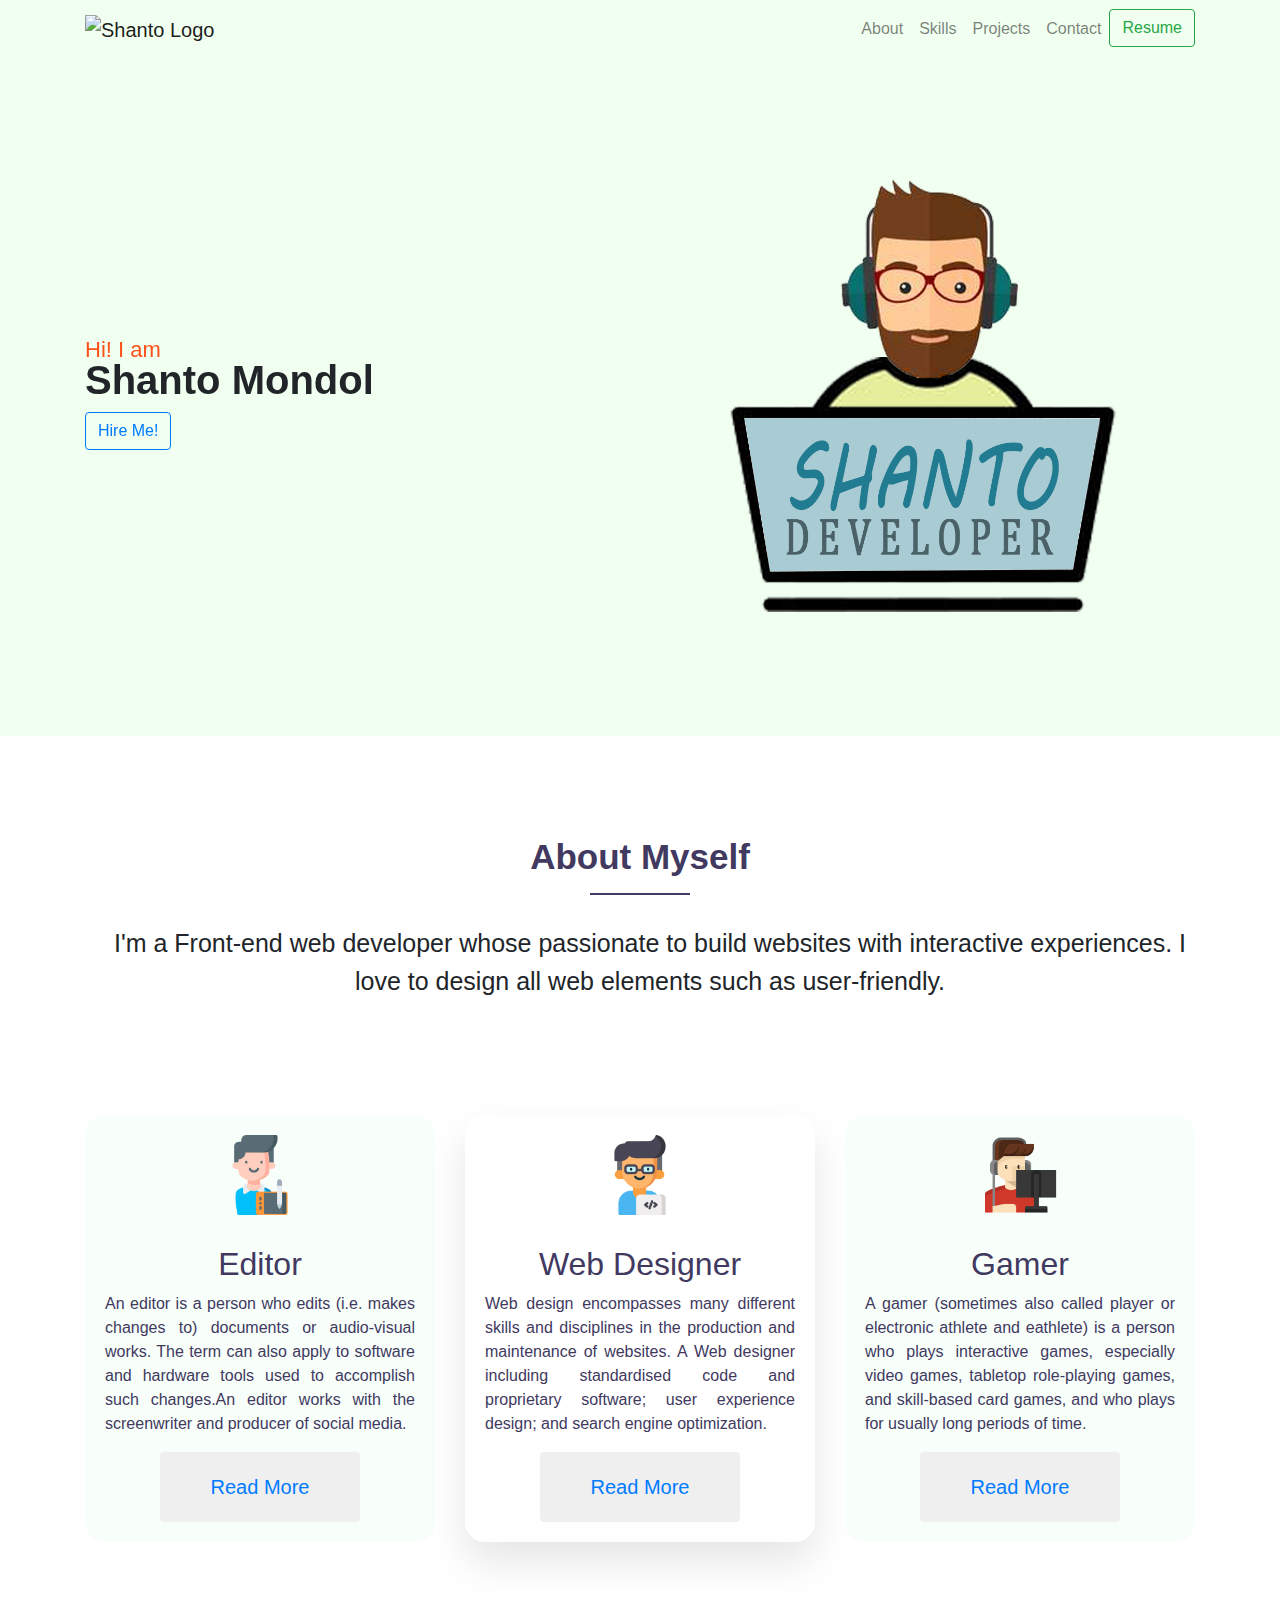
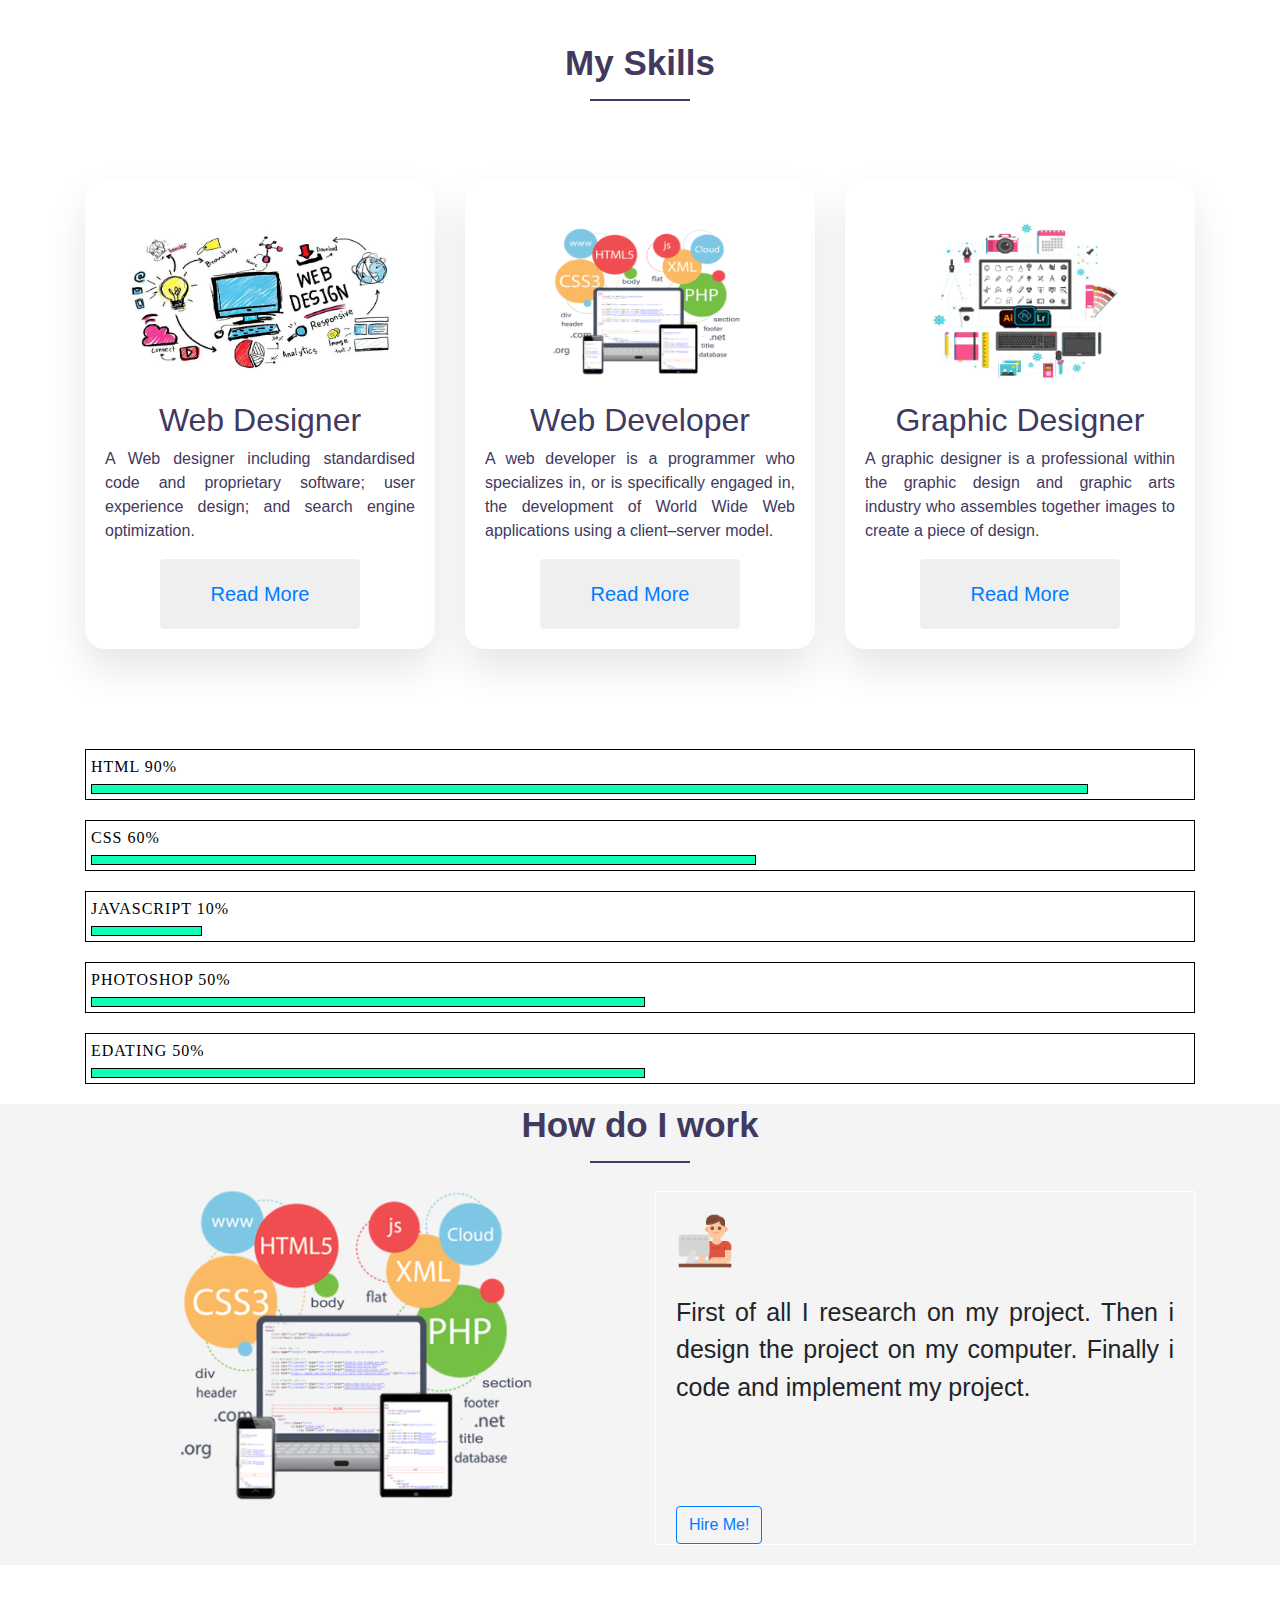
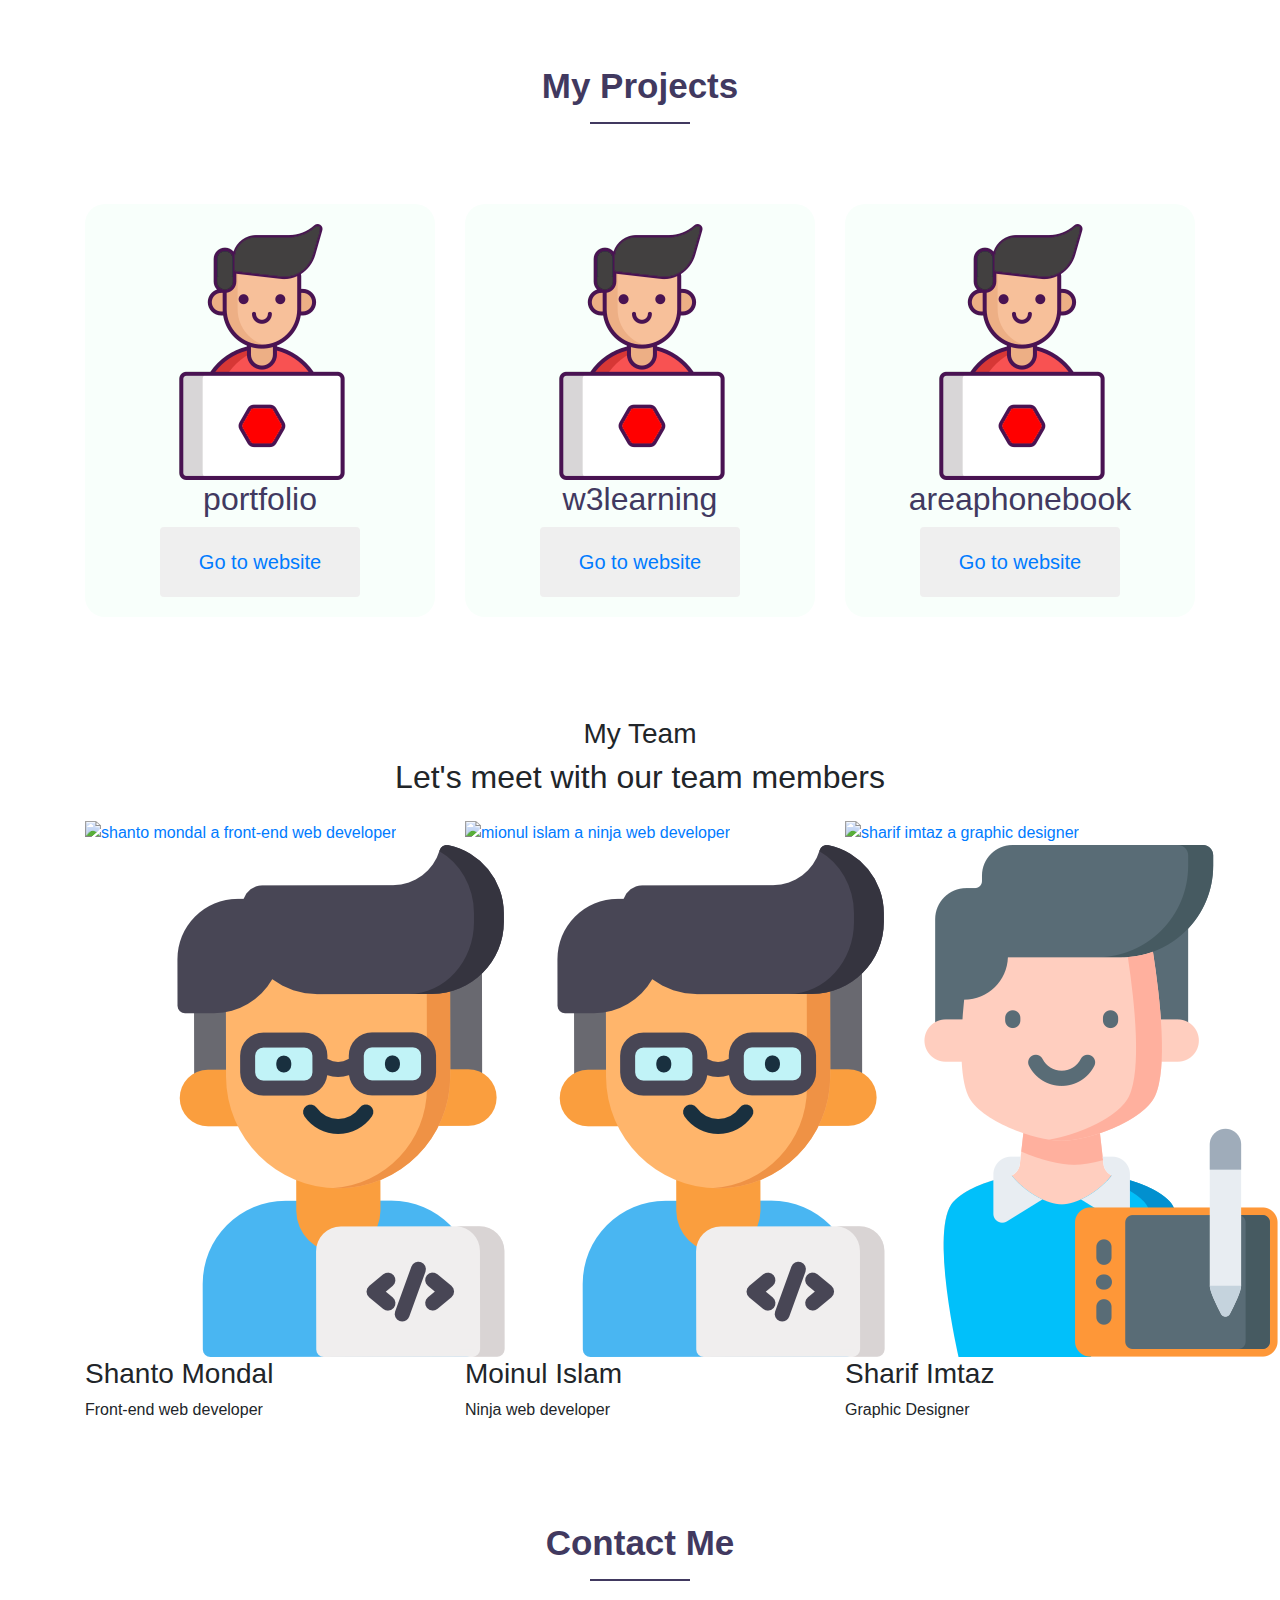
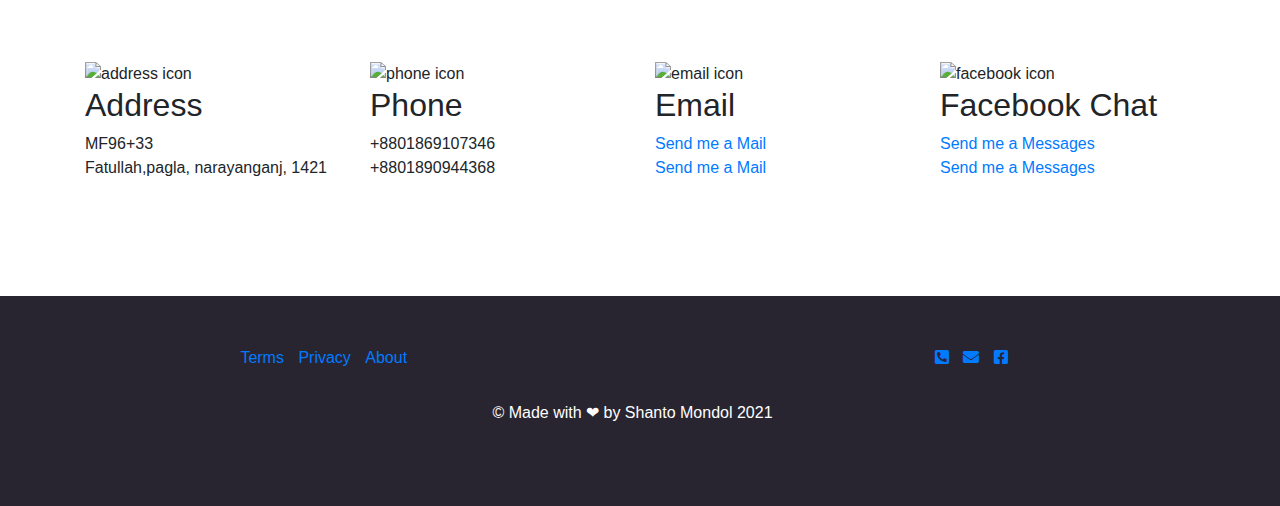
==== commit 4471575a: "progess bar add" ====
--- a/index.html
+++ b/index.html
@@ -15,10 +15,21 @@
 
     <!-- internal css -->
     <link rel="stylesheet" href="css/style.css">
+    <link rel="stylesheet" href="css/team.css">
     <link rel="stylesheet" href="https://moinulislamdev.github.io/tech-serve-4u/css/style.css">
+
+
+    <link rel="stylesheet" href="https://searchbd.net/assets/css/style.css">
+
+
 
     <!-- bootstrap4 css cdn include -->
     <link rel="stylesheet" href="https://maxcdn.bootstrapcdn.com/bootstrap/4.0.0/css/bootstrap.min.css" integrity="sha384-Gn5384xqQ1aoWXA+058RXPxPg6fy4IWvTNh0E263XmFcJlSAwiGgFAW/dAiS6JXm" crossorigin="anonymous">
+
+    <!-- Include FontAwsome CDN -->
+    <link rel="stylesheet" href="https://cdnjs.cloudflare.com/ajax/libs/font-awesome/5.11.2/css/all.min.css">
+    <link rel="stylesheet" href="https://cdnjs.cloudflare.com/ajax/libs/font-awesome/5.11.2/css/fontawesome.min.css">
+
 </head>
 
 <body>
@@ -30,7 +41,7 @@
 
                 <!-- logo -->
                 <a class="navbar-brand" href="#">
-                    <img src="images/shanto.png" alt="Shanto Logo" class="logo">
+                    <img src="images/s.png" alt="Shanto Logo" style="width: 80px; height: 80px;">
                 </a>
 
                 <!-- togol button -->
@@ -54,7 +65,7 @@
                             <a class="nav-link" href="#">Contact</a>
                         </li>
                         <li class="nav-item">
-                            <a href="https://shantomondol.github.io/mywebsite/work/work.html"><button class="btn btn-outline-success">Resume</button></a> </li>
+                            <a href="https://shantomondol.github.io/resume/" target="_blank"><button class="btn btn-outline-success">Resume</button></a> </li>
                     </ul>
                 </div>
             </div>
@@ -67,8 +78,8 @@
                 <div class="row align-items-center">
                     <div class="col-md-6">
                         <p class="intro">Hi! I am</p>
-                        <h1>Shanto Mondol<br><span>Front-end web developer</span></h1>
-                        <a class="btn btn-outline-primary" href="https://shantomondol.github.io/mywebsite/work/work.html" target="-_blank">Hire Me!</a>
+                        <h1>Shanto Mondol<br><span class="animate"></span></h1>
+                        <a class="btn btn-outline-primary" href="work/work.html" target="-_blank">Hire Me!</a>
                     </div>
                     <div class="col-md-6">
                         <img src="images/logo.png" alt="shanto logo" class="illustration-img">
@@ -175,6 +186,34 @@
         </section>
         <!-- skills section end -->
 
+
+        <div class="container">
+            <div class="skillBox">
+                <p>HTML 90%</p>
+                <div class="skill-level" style="width: 90%;"></div>
+            </div>
+
+            <div class="skillBox">
+                <p>CSS 60%</p>
+                <div class="skill-level" style="width: 60%;"></div>
+            </div>
+
+            <div class="skillBox">
+                <p>JavaScript 10% </p>
+                <div class="skill-level" style="width: 10%;"></div>
+            </div>
+
+            <div class="skillBox">
+                <p>PhotoShop 50%</p>
+                <div class="skill-level" style="width: 50%;"></div>
+            </div>
+
+            <div class="skillBox">
+                <p>Edating 50%</p>
+                <div class="skill-level" style="width: 50%;"></div>
+            </div>
+        </div>
+
         <!-- works section start -->
         <section class="works">
             <div class="container">
@@ -191,7 +230,7 @@
                                 <div><img src="images/work.png" alt=""></div>
                                 <p class="about">First of all I research on my project. Then i design the project on my computer. Finally i code and implement my project.</p>
                             </div>
-                            <a class="btn btn-outline-primary" href="" target="-_blank">Hire Me!</a>
+                            <a class="btn btn-outline-primary" href="work/work.html" target="-_blank">Hire Me!</a>
                         </div>
                     </div>
                 </div>
@@ -208,17 +247,17 @@
                     <!-- Card 1 -->
                     <div class="col-md-4">
                         <div class="justify-content-between align-content-between icon-card">
-                            <img src="images/programmer.png" alt="web designer">
-                            <h2> Web Designer</h2>
-                            <button class="button"><a href="#" target="_blank">Go to website</a></button>
+                            <img src="images/programmer.png" alt="portfolio">
+                            <h2>portfolio</h2>
+                            <button class="button"><a href="https://shantomondol.github.io/portfolio" target="_blank">Go to website</a></button>
                         </div>
                     </div>
 
                     <!-- Card 2 -->
                     <div class="col-md-4">
                         <div class="justify-content-between align-content-between icon-card">
-                            <img src="images/programmer.png" alt="web developer">
-                            <h2>Web Developer</h2>
+                            <img src="images/programmer.png" alt="w3learning">
+                            <h2>w3learning</h2>
                             <button class="button"><a href="https://www.w3learning.xyz" target="_blank">Go to website</a></button>
                         </div>
                     </div>
@@ -226,8 +265,8 @@
                     <!-- Card 3 -->
                     <div class="col-md-4">
                         <div class="justify-content-between align-content-between icon-card">
-                            <img src="images/programmer.png" alt="graphic designer">
-                            <h2>Graphic Designer</h2>
+                            <img src="images/programmer.png" alt="areaphonebook">
+                            <h2>areaphonebook</h2>
                             <button class="button"><a href="https://www.areaphonebook.com/" target="_blank">Go to website</a></button>
                         </div>
                     </div>
@@ -236,12 +275,179 @@
         </section>
         <!-- projects section end -->
 
+        <!-- team section start -->
+        <section class="section-team">
+            <div class="container">
+                <div class="row justify-content-center text-center">
+                    <div class="col-md-8 col-lg-6">
+                        <div class="header-section">
+                            <h3 class="small-title">My Team</h3>
+                            <h2 class="title">Let's meet with our team members</h2>
+                        </div>
+                    </div>
+                </div>
+
+                <div class="row">
+                    <div class="col-sm-4 col-lg-4 col-xl-4">
+                        <div class="single-person">
+                            <div class="person-image">
+                                <a href="https://www.facebook.com/mithunsorkar816" target="_blank"><img src="images/team/shanto.jpg" alt="shanto mondal a front-end web developer"></a>
+                                <span class="icon">
+                                    <img src="images/icon/web.png" alt="web developer icon">
+                                </span>
+                            </div>
+                            <div class="person-info">
+                                <h3 class="full-name">Shanto Mondal</h3>
+                                <span class="speciality">Front-end web developer</span>
+                            </div>
+                        </div>
+                    </div>
+
+                    <div class="col-sm-4 col-lg-4 col-xl-4">
+                        <div class="single-person">
+                            <div class="person-image">
+                                <a href="https://www.facebook.com/moinulislam.dev" target="_blank"><img src="images/team/mion.jpg" alt="mionul islam a ninja web developer"></a>
+                                <span class="icon">
+                                   <img src="images/icon/web.png" alt=" web developer icon">
+                                </span>
+                            </div>
+                            <div class="person-info">
+                                <h3 class="full-name">Moinul Islam</h3>
+                                <span class="speciality">Ninja web developer</span>
+                            </div>
+                        </div>
+                    </div>
+
+                    <div class="col-sm-4 col-lg-4 col-xl-4">
+                        <div class="single-person">
+                            <div class="person-image">
+                                <a href="https://www.facebook.com/SharifImtaz" target=_blank> <img src="images/team/sharif.jpg" alt="sharif imtaz a graphic designer"></a>
+                                <span class="icon">
+                                    <img src="images/icon/graphic.png" alt="graphic designer icon">
+                                </span>
+                            </div>
+                            <div class="person-info">
+                                <h3 class="full-name">Sharif Imtaz</h3>
+                                <span class="speciality">Graphic Designer</span>
+                            </div>
+                        </div>
+                    </div>
+
+                </div>
+            </div>
+        </section>
+        <!-- team section end -->
+
+        <!-- contact section start -->
+        <section>
+            <div class="container">
+                <h2 class="s sub-heading">Contact Me</h2>
+                <div class="row">
+                    <!-- Card 1 -->
+                    <div class="col-md-3">
+                        <img src="images/icon/address" alt="address icon">
+                        <h2>Address</h2>
+                        <p class="text-justify">MF96+33 <br> Fatullah,pagla, narayanganj, 1421
+                        </p>
+                    </div>
+
+                    <!-- Card 2 -->
+                    <div class="col-md-3">
+                        <img src="images/icon/phone" alt="phone icon">
+                        <h2>Phone</h2>
+                        <p class="text-justify">+8801869107346 <br>+8801890944368
+                        </p>
+                    </div>
+
+                    <!-- Card 3 -->
+                    <div class="col-md-3">
+                        <img src="images/icon/email" alt="email icon">
+                        <h2>Email</h2>
+                        <p class="text-justify">
+                            <a href="mailto:shantomondol816@gmail.com">Send me a Mail</a>
+                            <br>
+                            <a href="mailto:mr.developer.shanto@gmail.com">Send me a Mail</a>
+                        </p>
+                    </div>
+
+                    <!-- Card 4 -->
+                    <div class="col-md-3">
+                        <img src="images/icon/facebook" alt="facebook icon">
+                        <h2>Facebook Chat</h2>
+                        <p class="text-justify">
+                            <a href="https://www.facebook.com/messages/t/mithunsorkar816" target="_blank">Send me a Messages</a>
+                            <br>
+                            <a href="https://www.facebook.com/messages/t/shantomondol816" target="_blank">Send me a Messages</a>
+                        </p>
+                    </div>
+
+                </div>
+            </div>
+        </section>
+        <!-- contact section end -->
+
     </main>
 
+    <!-- footer start -->
+    <footer>
+        <div class="continer text-center">
+            <div class="row">
+                <div class="col-md-6">
+                    <ul>
+                        <li>
+                            <a href="#">Terms</a>
+                        </li>
+                        <li>
+                            <a href="#">Privacy</a>
+                        </li>
+                        <li>
+                            <a href="#">About</a>
+                        </li>
+                    </ul>
+                </div>
+                <div class="col-md-6">
+                    <ul>
+                        <li>
+                            <a href="01869107346" target="_blank">
+                                <i class="fas fa-phone-square-alt"></i>
+                            </a>
+                        </li>
+                        <li>
+                            <a href="mailto:shantomondol816@gmail.com" target="_blank">
+                                <i class="fas fa-envelope"></i>
+                            </a>
+                        </li>
+                        <li>
+                            <a href="https://www.facebook.com/mithunsorkar816" target="_blank">
+                                <i class="fab fa-facebook-square"></i>
+                            </a>
+                        </li>
+                    </ul>
+                </div>
+            </div>
+            <div class="row">
+                <div class="col-md-12">
+                    <p>© Made with ❤ by Shanto Mondol 2021</p>
+                </div>
+            </div>
+        </div>
+    </footer>
+    <!-- footer end -->
+
+
     <!-- bootstrap4 js cdn include -->
+    <script src="js/typed.min.js"></script>
     <script src="https://code.jquery.com/jquery-3.2.1.slim.min.js" integrity="sha384-KJ3o2DKtIkvYIK3UENzmM7KCkRr/rE9/Qpg6aAZGJwFDMVNA/GpGFF93hXpG5KkN" crossorigin="anonymous"></script>
     <script src="https://cdnjs.cloudflare.com/ajax/libs/popper.js/1.12.9/umd/popper.min.js" integrity="sha384-ApNbgh9B+Y1QKtv3Rn7W3mgPxhU9K/ScQsAP7hUibX39j7fakFPskvXusvfa0b4Q" crossorigin="anonymous"></script>
     <script src="https://maxcdn.bootstrapcdn.com/bootstrap/4.0.0/js/bootstrap.min.js" integrity="sha384-JZR6Spejh4U02d8jOt6vLEHfe/JQGiRRSQQxSfFWpi1MquVdAyjUar5+76PVCmYl" crossorigin="anonymous"></script>
+    <script>
+        var typed = new Typed('.animate', {
+            strings: ['Desginer.', 'Front-end web developer.', 'Graphic Designer.', 'Editor.', 'Gamer.'],
+            typeSpeed: 50,
+            backSpeed: 50,
+            loop: true
+        });
+    </script>
 </body>
 
 </html>--- a/css/style.css
+++ b/css/style.css
@@ -73,10 +73,6 @@
     background-color: #F0FFF0;
 }
 
-.logo {
-    width: 50px;
-}
-
 .signIn-btn {
     padding: 8px 28px;
     background-color: #21B573;
@@ -219,18 +215,18 @@
     list-style: none;
 }
 
+.contact-form,
+.contact-btn {
+    width: 100%;
+}
+
 footer ul li {
-    margin-bottom: 10px;
-}
-
-footer li:first-child {
-    font-weight: 700;
-}
-
-.copyright {
-    color: #CDCDCD;
-    text-align: center;
-    margin-top: 50px;
+    display: inline-block;
+    margin-right: 10px;
+}
+
+footer .row {
+    margin-right: 0;
 }
 
 
@@ -312,5 +308,38 @@
 
 .i-work {
     border: 1px solid rgb(255, 255, 255);
-    margin-bottom: 10px;
+    margin: 20px 0px;
+}
+
+
+/*======================================
+*            progess bar               *
+======================================*/
+
+.skillBox {
+    box-sizing: border-box;
+    width: 100%;
+    margin: 20px 0;
+    border: 1px solid #000;
+}
+
+.skillBox p {
+    color: #000;
+    text-transform: uppercase;
+    padding: 0;
+    font-family: bold;
+    letter-spacing: 1px;
+    margin: 5px 5px;
+}
+
+.skill {
+    padding: 4px;
+}
+
+.skill-level {
+    background: #0fffb7;
+    width: 100%;
+    height: 10px;
+    margin: 5px 5px;
+    border: 1px solid #000;
 }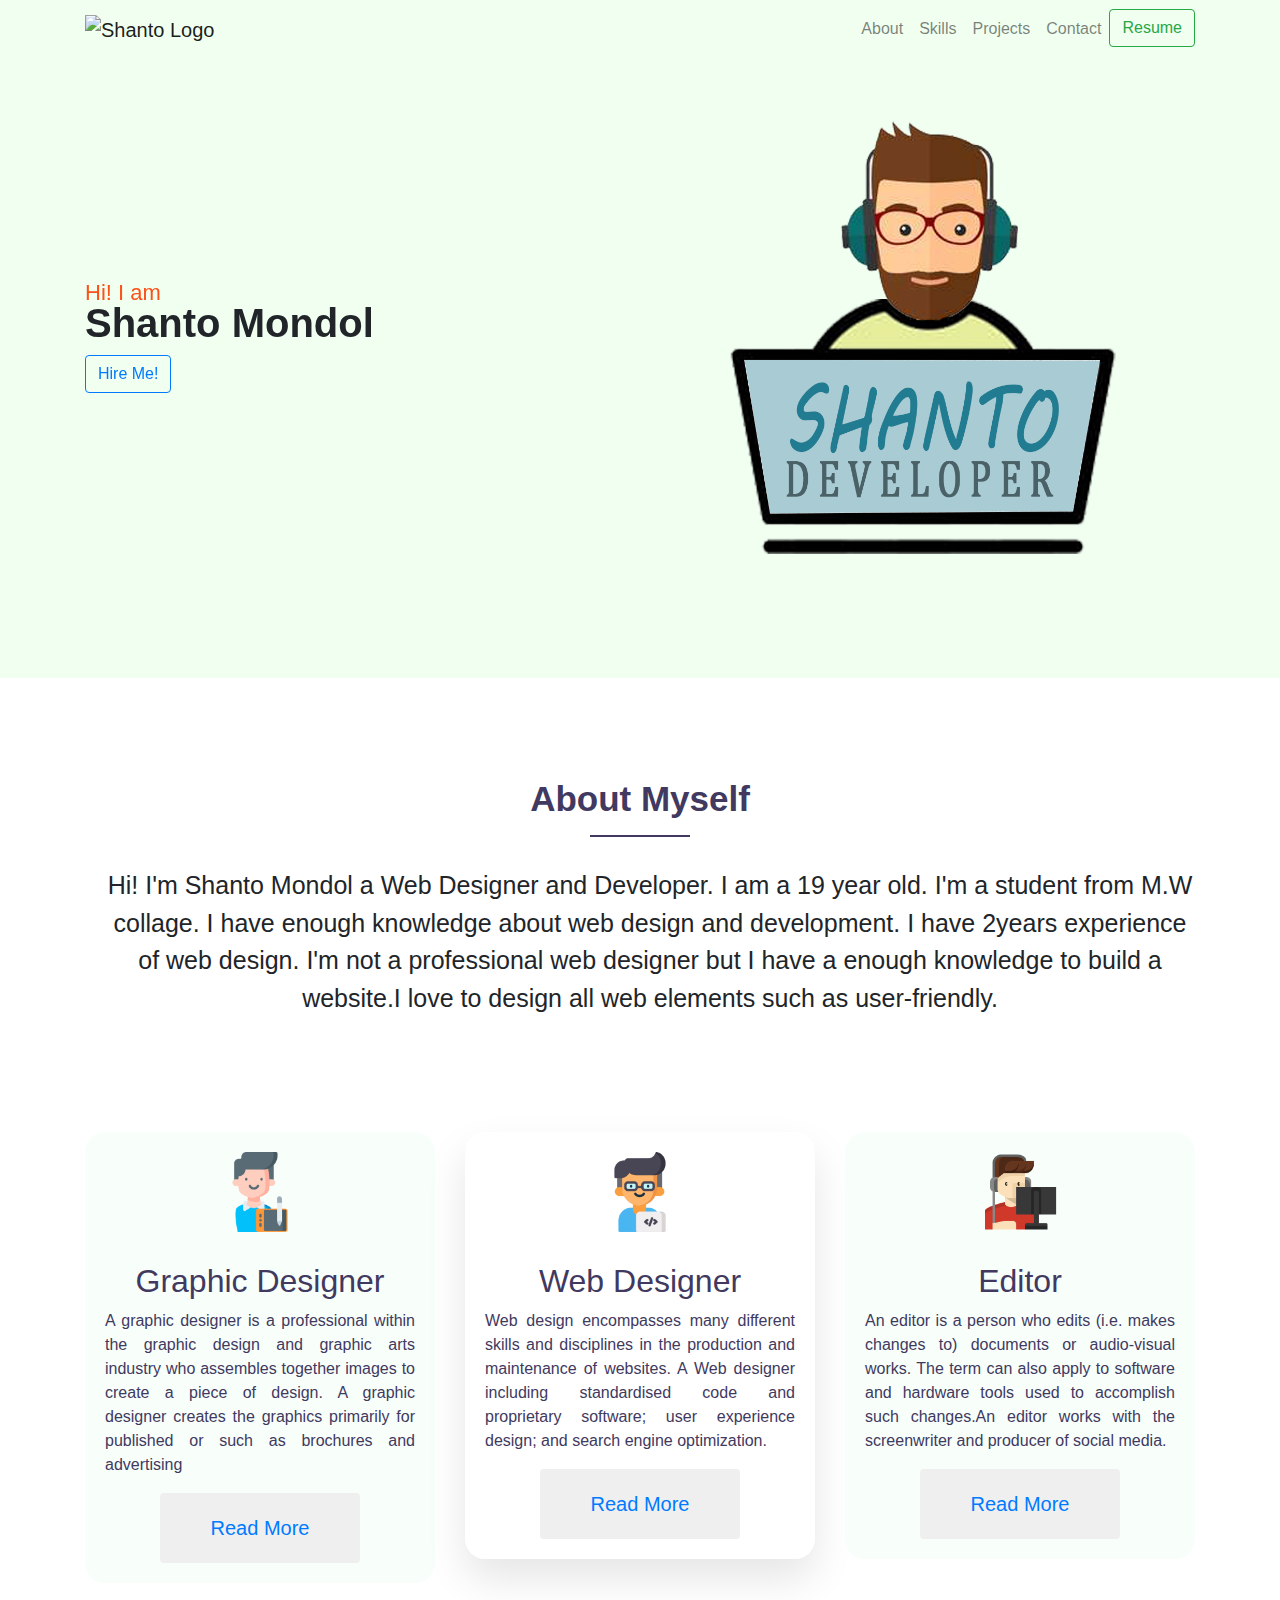
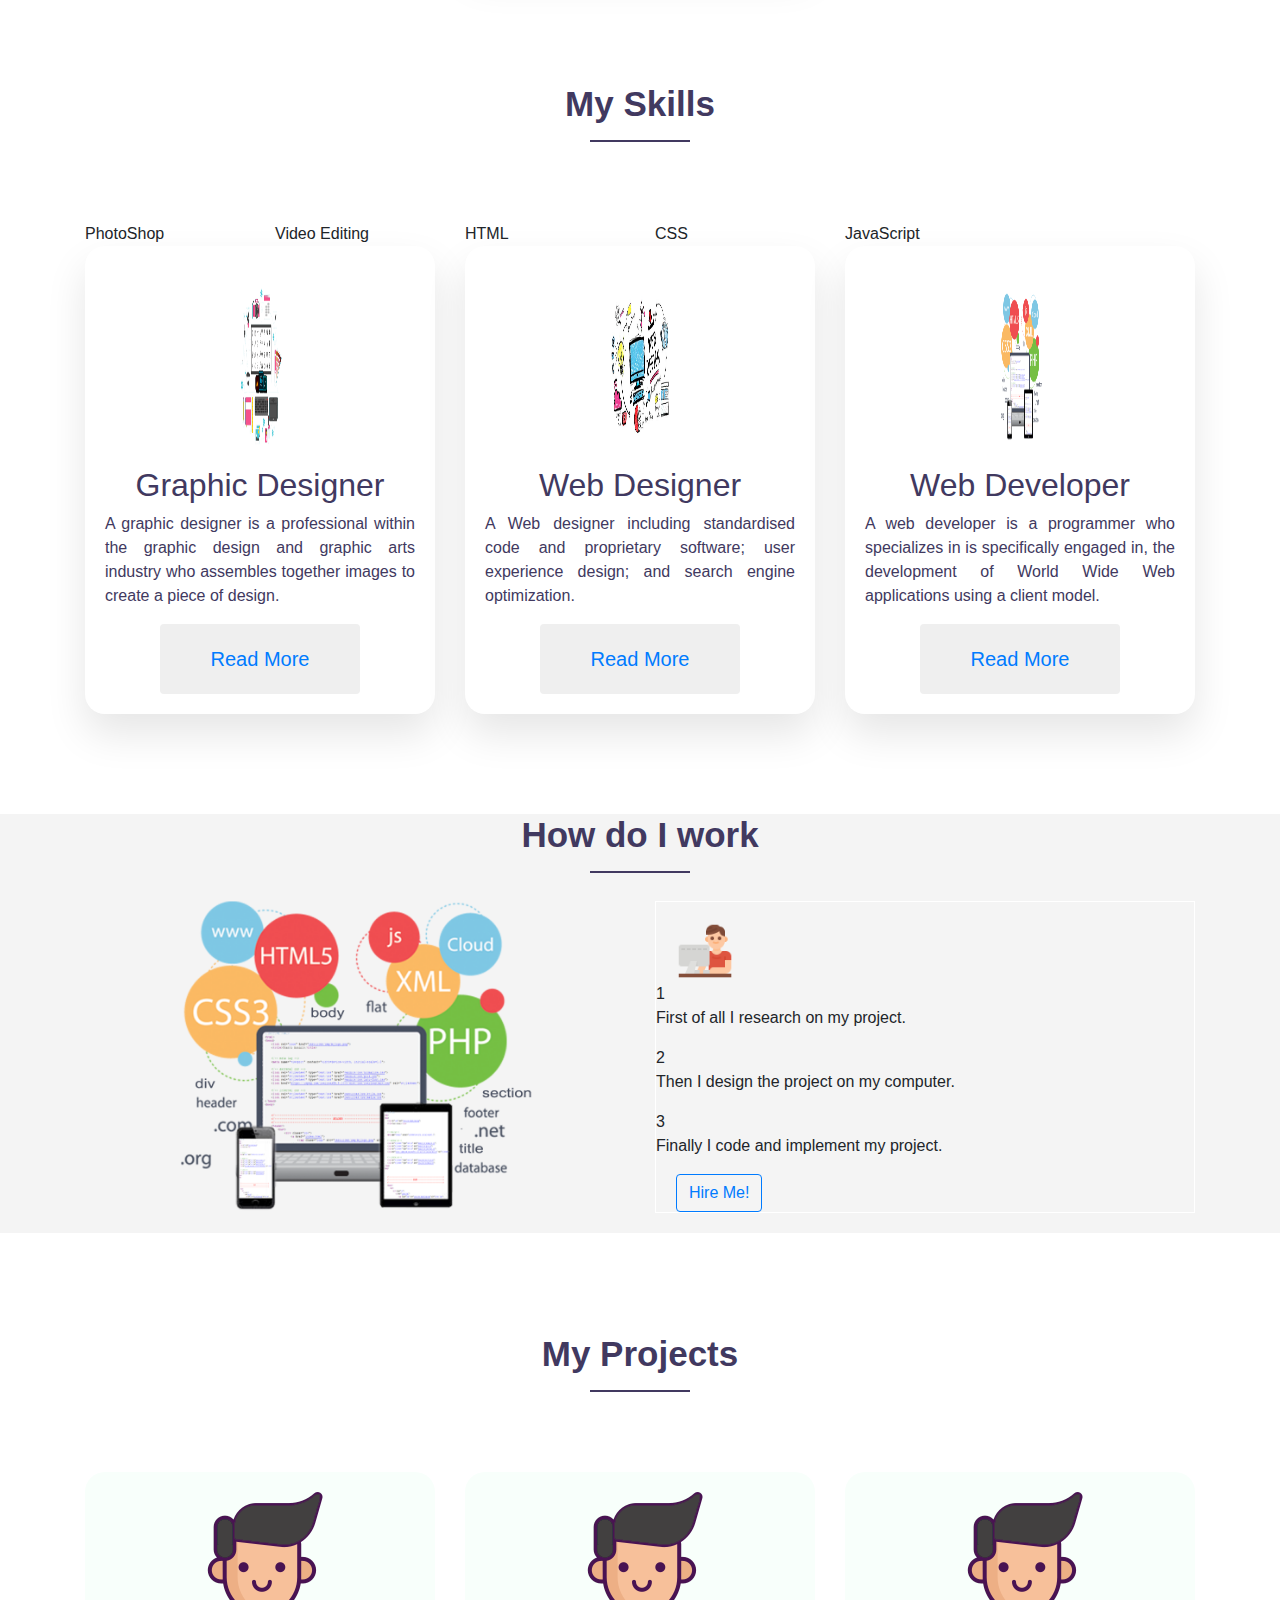
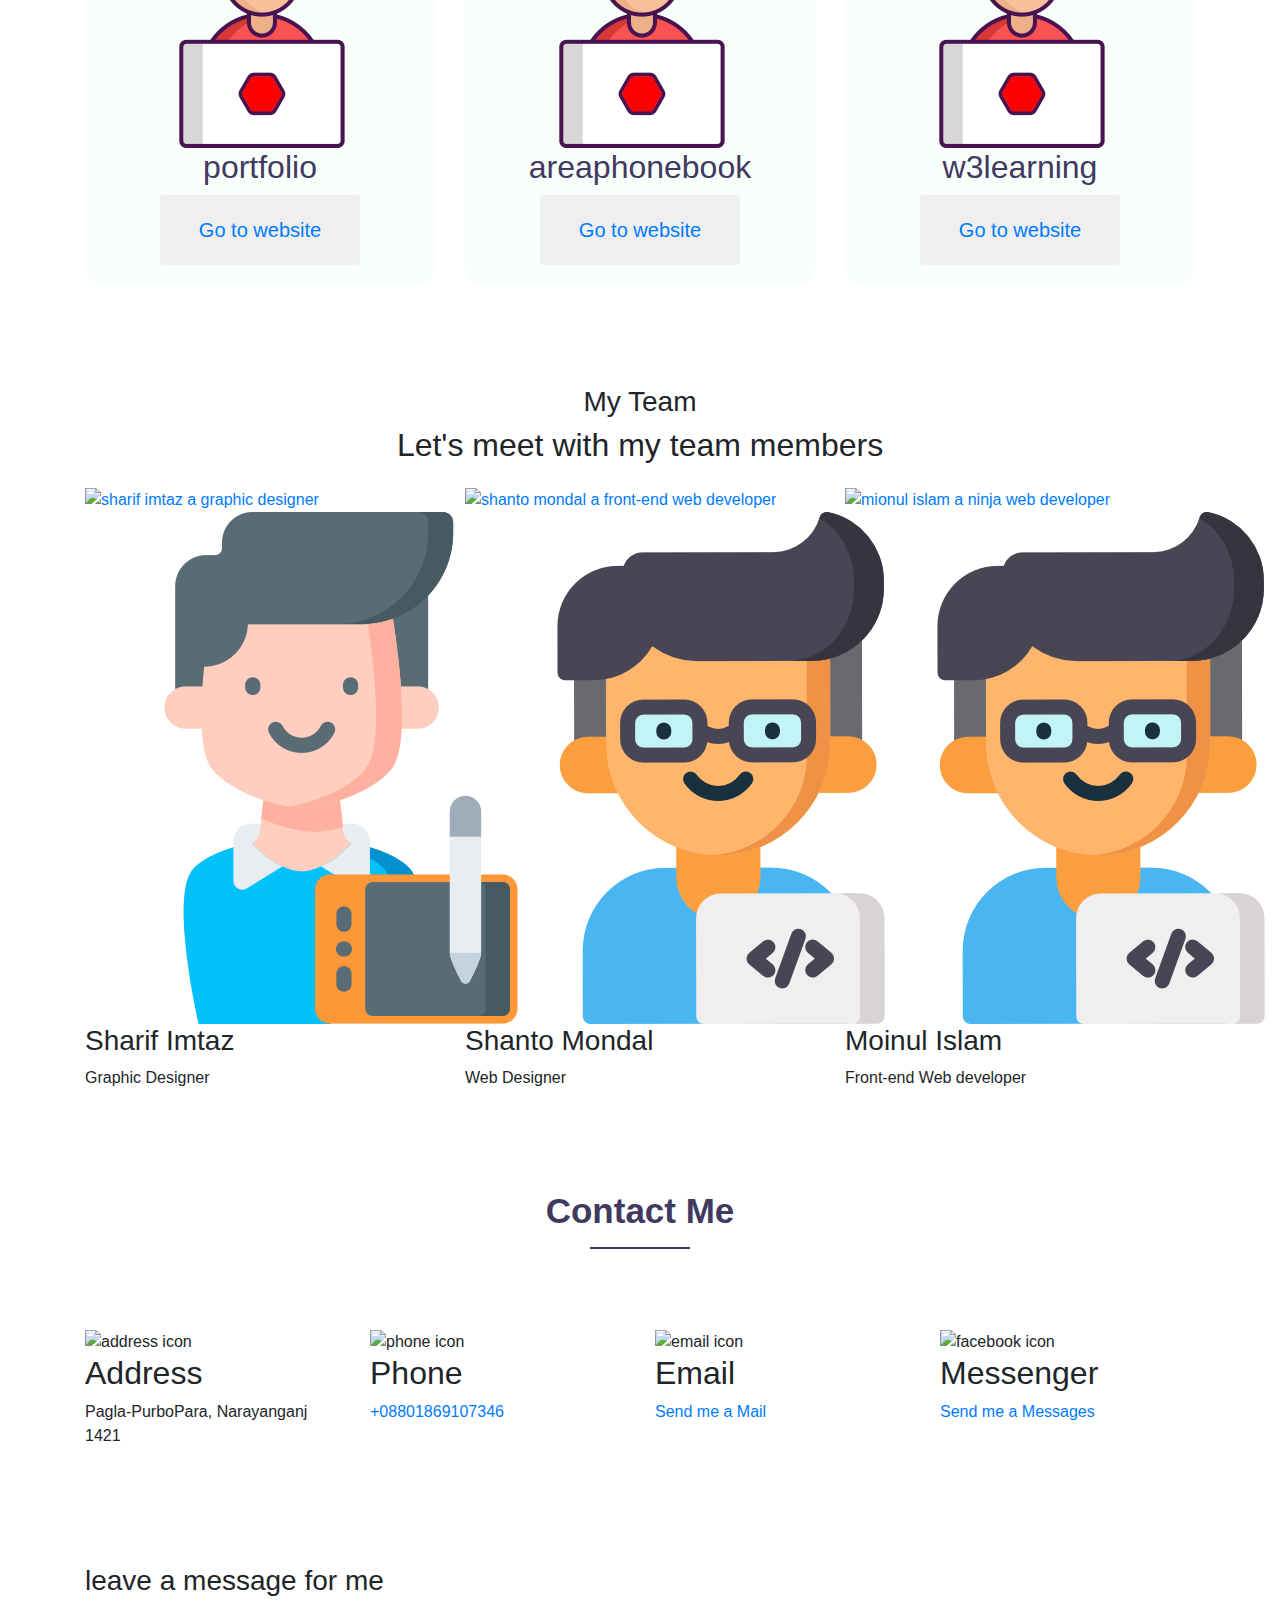
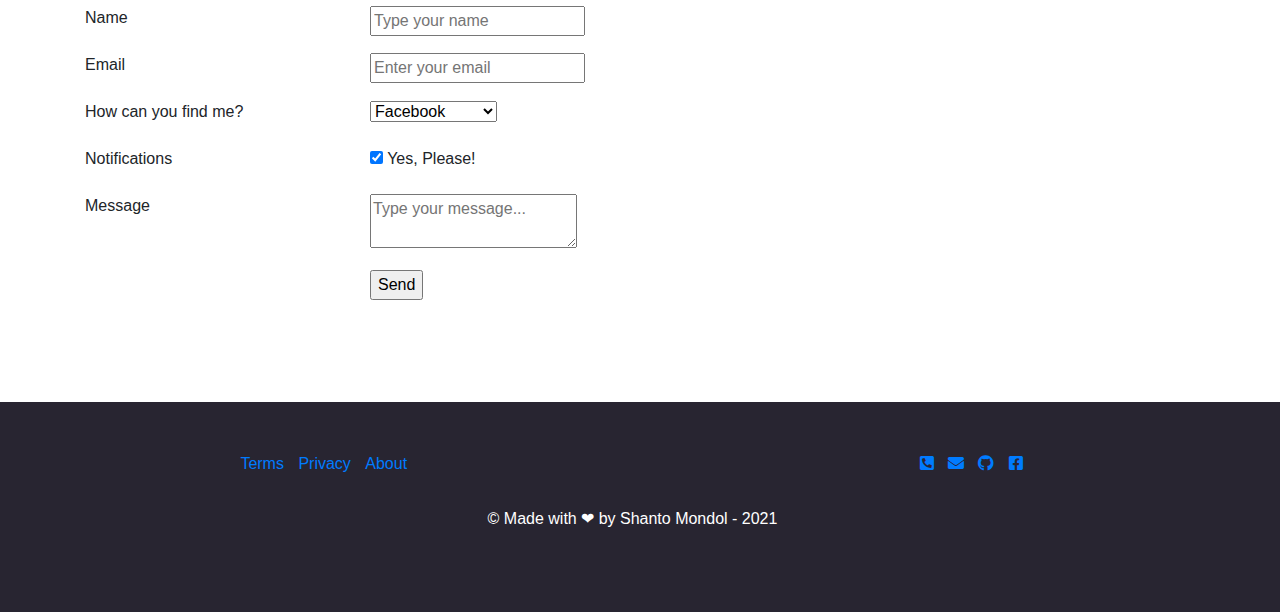
==== commit f817e861: "add some text" ====
--- a/index.html
+++ b/index.html
@@ -7,19 +7,11 @@
     <meta name="viewport" content="width=device-width, initial-scale=1.0">
     <meta name="description" content="Hi! I am Shanto Mondol a Web designer and Front-end web developer">
     <meta name="keywords" content="Shanto Mondol, Web designer, Front-end web developer">
-    <meta name="author" content="Mithun Sorkar">
+    <meta name="author" content="Shanto Mondal">
 
     <!-- title data -->
-    <link rel="icon" href="images/logo.png" type="image/gif" sizes="16x16">
+    <link rel="icon" href="images/dev.png" type="image/gif" sizes="16x16">
     <title>Shanto Mondol a Front-end web developer</title>
-
-    <!-- internal css -->
-    <link rel="stylesheet" href="css/style.css">
-    <link rel="stylesheet" href="css/team.css">
-    <link rel="stylesheet" href="https://moinulislamdev.github.io/tech-serve-4u/css/style.css">
-
-
-    <link rel="stylesheet" href="https://searchbd.net/assets/css/style.css">
 
 
 
@@ -29,19 +21,31 @@
     <!-- Include FontAwsome CDN -->
     <link rel="stylesheet" href="https://cdnjs.cloudflare.com/ajax/libs/font-awesome/5.11.2/css/all.min.css">
     <link rel="stylesheet" href="https://cdnjs.cloudflare.com/ajax/libs/font-awesome/5.11.2/css/fontawesome.min.css">
-
+    <link rel="stylesheet" href="css/progresscircle.css">
+
+    <!-- internal css -->
+
+    <link rel="stylesheet" href="css/team.css">
+    <link rel="stylesheet" href="css/grid.css">
+    <link rel="stylesheet" href="css/style.css">
 </head>
 
 <body>
 
+    <!-----------------------------------------------------------
+                                HEADER
+    ------------------------------------------------------------>
+
+
     <header>
+
         <!-- navigation bar start -->
-        <nav class="navbar navbar-expand-lg navbar-light bg-green">
+        <nav class="navbar fixed-top navbar-expand-lg navbar-light bg-green">
             <div class="container">
 
                 <!-- logo -->
-                <a class="navbar-brand" href="#">
-                    <img src="images/s.png" alt="Shanto Logo" style="width: 80px; height: 80px;">
+                <a class="navbar-brand" href="index.html">
+                    <img src="images/dev.png" alt="Shanto Logo" class="logo">
                 </a>
 
                 <!-- togol button -->
@@ -53,23 +57,26 @@
                 <div class="collapse navbar-collapse justify-content-end" id="navbarNav">
                     <ul class="navbar-nav">
                         <li class="nav-item">
-                            <a class="nav-link" href="#">About</a>
+                            <a class="nav-link" href="#about">About</a>
                         </li>
                         <li class="nav-item">
-                            <a class="nav-link" href="#">Skills</a>
+                            <a class="nav-link" href="#skills">Skills</a>
                         </li>
                         <li class="nav-item">
-                            <a class="nav-link" href="#">Projects</a>
+                            <a class="nav-link" href="#project">Projects</a>
                         </li>
                         <li class="nav-item">
-                            <a class="nav-link" href="#">Contact</a>
+                            <a class="nav-link" href="#contact">Contact</a>
                         </li>
                         <li class="nav-item">
-                            <a href="https://shantomondol.github.io/resume/" target="_blank"><button class="btn btn-outline-success">Resume</button></a> </li>
+                            <a href="https://shantomondol.github.io/resume/" target="_blank"><button class="btn btn-outline-success">Resume</button></a>
+                        </li>
                     </ul>
                 </div>
+
             </div>
         </nav>
+
         <!-- navigation bar end -->
 
         <!-- introduction start -->
@@ -79,10 +86,10 @@
                     <div class="col-md-6">
                         <p class="intro">Hi! I am</p>
                         <h1>Shanto Mondol<br><span class="animate"></span></h1>
-                        <a class="btn btn-outline-primary" href="work/work.html" target="-_blank">Hire Me!</a>
+                        <a class="btn btn-outline-primary hire" href="/work" target="-_blank">Hire Me!</a>
                     </div>
                     <div class="col-md-6">
-                        <img src="images/logo.png" alt="shanto logo" class="illustration-img">
+                        <img class="illustration-img" src="images/logo.png" alt="shanto logo">
                     </div>
                 </div>
             </div>
@@ -90,16 +97,21 @@
     </header>
     <!-- introduction end -->
 
+    <!-----------------------------------------------------------
+                             ABOUT
+    ------------------------------------------------------------>
+
     <main>
 
         <!-- About Myself section start -->
-        <section>
+        <section id="about">
             <div class="container">
                 <h2 class="sub-heading">About Myself</h2>
 
                 <div class="row">
                     <div class="col-md-12 text-center">
-                        <p class="about">I'm a Front-end web developer whose passionate to build websites with interactive experiences. I love to design all web elements such as user-friendly.</p>
+                        <p class="about">Hi! I'm Shanto Mondol a Web Designer and Developer. I am a 19 year old. I'm a student from M.W collage. I have enough knowledge about web design and development. I have 2years experience of web design. I'm not a professional web
+                            designer but I have a enough knowledge to build a website.I love to design all web elements such as user-friendly.</p>
                     </div>
                 </div>
             </div>
@@ -110,9 +122,9 @@
                     <div class="col-md-4">
                         <div class="justify-content-between align-content-between icon-card">
                             <img src="images/icon/graphic.png" alt="editor" class="icon">
-                            <h2>Editor</h2>
-                            <p class="text-justify">An editor is a person who edits (i.e. makes changes to) documents or audio-visual works. The term can also apply to software and hardware tools used to accomplish such changes.An editor works with the screenwriter and producer
-                                of social media.
+                            <h2>Graphic Designer</h2>
+                            <p class="text-justify">A graphic designer is a professional within the graphic design and graphic arts industry who assembles together images to create a piece of design. A graphic designer creates the graphics primarily for published or such as
+                                brochures and advertising
                             </p>
                             <button class="button"><a href="#">Read More</a></button>
                         </div>
@@ -133,9 +145,9 @@
                     <div class="col-md-4">
                         <div class="justify-content-between align-content-between icon-card">
                             <img src="images/icon/gamer.png" alt="gamer" class="icon">
-                            <h2>Gamer</h2>
-                            <p class="text-justify">A gamer (sometimes also called player or electronic athlete and eathlete) is a person who plays interactive games, especially video games, tabletop role-playing games, and skill-based card games, and who plays for usually long
-                                periods of time.
+                            <h2>Editor</h2>
+                            <p class="text-justify">An editor is a person who edits (i.e. makes changes to) documents or audio-visual works. The term can also apply to software and hardware tools used to accomplish such changes.An editor works with the screenwriter and producer
+                                of social media.
                             </p>
                             <button class="button"><a href="#">Read More</a></button>
                         </div>
@@ -145,33 +157,24 @@
         </section>
         <!-- About Myself section end -->
 
+        <!-----------------------------------------------------------
+                             SKILLS
+        ------------------------------------------------------------>
+
         <!-- skills section start -->
-        <section>
+        <section id="skills">
             <div class="container">
                 <h2 class="s sub-heading">My Skills</h2>
                 <div class="row">
+
+                    <div class="circlechart col-lg-2" data-percentage="50">PhotoShop</div>
+                    <div class="circlechart col-lg-2" data-percentage="50">Video Editing</div>
+                    <div class="circlechart col-lg-2" data-percentage="90">HTML</div>
+                    <div class="circlechart col-lg-2" data-percentage="60">CSS</div>
+                    <div class="circlechart col-lg-2" data-percentage="10">JavaScript</div>
+
+
                     <!-- Card 1 -->
-                    <div class="col-md-4">
-                        <div class="justify-content-between align-content-between icon-card icon-card-highlight">
-                            <img class="card-img-top" src="images/wd.jpg" alt="web designer">
-                            <h2>Web Designer</h2>
-                            <p class="text-justify">A Web designer including standardised code and proprietary software; user experience design; and search engine optimization.</p>
-                            <button class="button"><a href="#">Read More</a></button>
-                        </div>
-                    </div>
-
-                    <!-- Card 2 -->
-                    <div class="col-md-4">
-                        <div class="justify-content-between align-content-between icon-card icon-card-highlight">
-                            <img class="card-img-top" src="images/wd.png" alt="web developer">
-                            <h2>Web Developer</h2>
-                            <p class="text-justify">A web developer is a programmer who specializes in, or is specifically engaged in, the development of World Wide Web applications using a client–server model.
-                            </p>
-                            <button class="button"><a href="#">Read More</a></button>
-                        </div>
-                    </div>
-
-                    <!-- Card 3 -->
                     <div class="col-md-4">
                         <div class="justify-content-between align-content-between icon-card icon-card-highlight">
                             <img class="card-img-top" src="images/gp.png" alt="graphic designer">
@@ -181,56 +184,62 @@
                             <button class="button"><a href="#">Read More</a></button>
                         </div>
                     </div>
+                    <!-- Card 2 -->
+
+                    <div class="col-md-4">
+                        <div class="justify-content-between align-content-between icon-card icon-card-highlight">
+                            <img class="card-img-top" src="images/wd.jpg" alt="web designer">
+                            <h2>Web Designer</h2>
+                            <p class="text-justify">A Web designer including standardised code and proprietary software; user experience design; and search engine optimization.</p>
+                            <button class="button"><a href="#">Read More</a></button>
+                        </div>
+                    </div>
+
+                    <!-- Card 3 -->
+                    <div class="col-md-4">
+                        <div class="justify-content-between align-content-between icon-card icon-card-highlight">
+                            <img class="card-img-top" src="images/wd.png" alt="web developer">
+                            <h2>Web Developer</h2>
+                            <p class="text-justify">A web developer is a programmer who specializes in is specifically engaged in, the development of World Wide Web applications using a client model.
+                            </p>
+                            <button class="button"><a href="#">Read More</a></button>
+                        </div>
+                    </div>
+
+
                 </div>
             </div>
         </section>
         <!-- skills section end -->
 
-
-        <div class="container">
-            <div class="skillBox">
-                <p>HTML 90%</p>
-                <div class="skill-level" style="width: 90%;"></div>
-            </div>
-
-            <div class="skillBox">
-                <p>CSS 60%</p>
-                <div class="skill-level" style="width: 60%;"></div>
-            </div>
-
-            <div class="skillBox">
-                <p>JavaScript 10% </p>
-                <div class="skill-level" style="width: 10%;"></div>
-            </div>
-
-            <div class="skillBox">
-                <p>PhotoShop 50%</p>
-                <div class="skill-level" style="width: 50%;"></div>
-            </div>
-
-            <div class="skillBox">
-                <p>Edating 50%</p>
-                <div class="skill-level" style="width: 50%;"></div>
-            </div>
-        </div>
-
+        <!-------------------------------------------------------
+                                WORK
+        --------------------------------------------------------->
         <!-- works section start -->
-        <section class="works">
+        <section id="works" class="works">
             <div class="container">
                 <h2 class="sub-heading">How do I work</h2>
 
                 <div class="row">
                     <div class="col-md-6">
-                        <img src="images/wd.png">
+                        <img class="work-img" src="images/wd.png">
                     </div>
 
                     <div class="col-md-6">
                         <div class="i-work">
                             <div class="work-step">
-                                <div><img src="images/work.png" alt=""></div>
-                                <p class="about">First of all I research on my project. Then i design the project on my computer. Finally i code and implement my project.</p>
-                            </div>
-                            <a class="btn btn-outline-primary" href="work/work.html" target="-_blank">Hire Me!</a>
+                                <div><img class="w-img" src="images/work.png" alt="shanto's work icon"></div>
+                                <span>1</span>
+                                <p>First of all I research on my project.</p>
+                                <span>2</span>
+                                <p>Then I design the project on my computer.</p>
+                                <span>3</span>
+                                <p>Finally I code and implement my project.</p>
+                            </div>
+                            <div class="work-step">
+
+                            </div>
+                            <a class="btn btn-outline-primary" href="/work" target="-_blank">Hire Me!</a>
                         </div>
                     </div>
                 </div>
@@ -238,8 +247,12 @@
         </section>
         <!-- works section end -->
 
+        <!-----------------------------------------------------------
+                                PROJECT
+        ------------------------------------------------------------>
+
         <!-- projects section start -->
-        <section>
+        <section id="project">
             <div class="container">
                 <h2 class="s sub-heading">My Projects</h2>
                 <div class="row">
@@ -257,8 +270,8 @@
                     <div class="col-md-4">
                         <div class="justify-content-between align-content-between icon-card">
                             <img src="images/programmer.png" alt="w3learning">
-                            <h2>w3learning</h2>
-                            <button class="button"><a href="https://www.w3learning.xyz" target="_blank">Go to website</a></button>
+                            <h2>areaphonebook</h2>
+                            <button class="button"><a href="https://www.areaphonebook.com" target="_blank">Go to website</a></button>
                         </div>
                     </div>
 
@@ -266,8 +279,8 @@
                     <div class="col-md-4">
                         <div class="justify-content-between align-content-between icon-card">
                             <img src="images/programmer.png" alt="areaphonebook">
-                            <h2>areaphonebook</h2>
-                            <button class="button"><a href="https://www.areaphonebook.com/" target="_blank">Go to website</a></button>
+                            <h2>w3learning</h2>
+                            <button class="button"><a href="https://moinulislamdev.github.io/niom-computer-training" target="_blank">Go to website</a></button>
                         </div>
                     </div>
                 </div>
@@ -275,19 +288,39 @@
         </section>
         <!-- projects section end -->
 
+        <!-----------------------------------------------------------
+                                TEAM
+        ------------------------------------------------------------>
+
         <!-- team section start -->
-        <section class="section-team">
+        <section id="team" class="section-team">
             <div class="container">
                 <div class="row justify-content-center text-center">
                     <div class="col-md-8 col-lg-6">
                         <div class="header-section">
                             <h3 class="small-title">My Team</h3>
-                            <h2 class="title">Let's meet with our team members</h2>
-                        </div>
-                    </div>
-                </div>
-
-                <div class="row">
+                            <h2 class="title">Let's meet with my team members</h2>
+                        </div>
+                    </div>
+                </div>
+
+                <div class="row">
+
+                    <div class="col-sm-4 col-lg-4 col-xl-4">
+                        <div class="single-person">
+                            <div class="person-image">
+                                <a href="https://www.facebook.com/SharifImtaz" target=_blank> <img src="images/team/sharif.jpg" alt="sharif imtaz a graphic designer"></a>
+                                <span class="icon">
+                                    <img src="images/icon/graphic.png" alt="graphic designer icon">
+                                </span>
+                            </div>
+                            <div class="person-info">
+                                <h3 class="full-name">Sharif Imtaz</h3>
+                                <span class="speciality">Graphic Designer</span>
+                            </div>
+                        </div>
+                    </div>
+
                     <div class="col-sm-4 col-lg-4 col-xl-4">
                         <div class="single-person">
                             <div class="person-image">
@@ -298,7 +331,7 @@
                             </div>
                             <div class="person-info">
                                 <h3 class="full-name">Shanto Mondal</h3>
-                                <span class="speciality">Front-end web developer</span>
+                                <span class="speciality">Web Designer</span>
                             </div>
                         </div>
                     </div>
@@ -313,80 +346,142 @@
                             </div>
                             <div class="person-info">
                                 <h3 class="full-name">Moinul Islam</h3>
-                                <span class="speciality">Ninja web developer</span>
-                            </div>
-                        </div>
-                    </div>
-
-                    <div class="col-sm-4 col-lg-4 col-xl-4">
-                        <div class="single-person">
-                            <div class="person-image">
-                                <a href="https://www.facebook.com/SharifImtaz" target=_blank> <img src="images/team/sharif.jpg" alt="sharif imtaz a graphic designer"></a>
-                                <span class="icon">
-                                    <img src="images/icon/graphic.png" alt="graphic designer icon">
-                                </span>
-                            </div>
-                            <div class="person-info">
-                                <h3 class="full-name">Sharif Imtaz</h3>
-                                <span class="speciality">Graphic Designer</span>
-                            </div>
-                        </div>
-                    </div>
-
+                                <span class="speciality">Front-end Web developer</span>
+                            </div>
+                        </div>
+                    </div>
                 </div>
             </div>
         </section>
         <!-- team section end -->
 
+        <!-----------------------------------------------------------
+                              CONTACT
+        ------------------------------------------------------------>
+
         <!-- contact section start -->
-        <section>
+        <section id="contact">
             <div class="container">
                 <h2 class="s sub-heading">Contact Me</h2>
                 <div class="row">
-                    <!-- Card 1 -->
+
                     <div class="col-md-3">
                         <img src="images/icon/address" alt="address icon">
                         <h2>Address</h2>
-                        <p class="text-justify">MF96+33 <br> Fatullah,pagla, narayanganj, 1421
+                        <p>Pagla-PurboPara, Narayanganj 1421
                         </p>
                     </div>
 
-                    <!-- Card 2 -->
+
                     <div class="col-md-3">
                         <img src="images/icon/phone" alt="phone icon">
                         <h2>Phone</h2>
-                        <p class="text-justify">+8801869107346 <br>+8801890944368
-                        </p>
-                    </div>
-
-                    <!-- Card 3 -->
+                        <a href="tel:+08801869107346">+08801869107346</a>
+                    </div>
+
+
                     <div class="col-md-3">
                         <img src="images/icon/email" alt="email icon">
                         <h2>Email</h2>
-                        <p class="text-justify">
+                        <p>
                             <a href="mailto:shantomondol816@gmail.com">Send me a Mail</a>
-                            <br>
-                            <a href="mailto:mr.developer.shanto@gmail.com">Send me a Mail</a>
                         </p>
                     </div>
 
-                    <!-- Card 4 -->
                     <div class="col-md-3">
                         <img src="images/icon/facebook" alt="facebook icon">
-                        <h2>Facebook Chat</h2>
-                        <p class="text-justify">
+                        <h2>Messenger</h2>
+                        <p>
                             <a href="https://www.facebook.com/messages/t/mithunsorkar816" target="_blank">Send me a Messages</a>
-                            <br>
-                            <a href="https://www.facebook.com/messages/t/shantomondol816" target="_blank">Send me a Messages</a>
                         </p>
                     </div>
 
                 </div>
             </div>
         </section>
+
+        <section>
+            <div class="container">
+
+                <h3 class="c-box">leave a message for me</h3>
+
+                <form method="post" action="#">
+                    <div class="row">
+                        <div class="col-md-3">
+                            <label for="name">Name</label>
+                        </div>
+
+                        <div class="col-md-3">
+                            <input type="text" name="text" id="name" placeholder="Type your name" required>
+                        </div>
+                    </div>
+
+                    <div class="row">
+                        <div class="col-md-3">
+                            <label for="email">Email</label>
+                        </div>
+
+                        <div class="col-md-3">
+                            <input type="email" name="email" id="email" placeholder="Enter your email" required>
+                        </div>
+                    </div>
+
+                    <div class="row">
+                        <div class="col-md-3">
+                            <label for="find-me">How can you find me?</label>
+                        </div>
+
+                        <div class="col-md-3">
+                            <select id="find-me">
+                                <option value="friends">Friends</option>
+                                <option value="facebook" selected>Facebook</option>
+                                <option value="search">Search Engine</option>
+                                <option value="ad">Advertisement</option>
+                                <option value="other">Other</option>
+                            </select>
+                        </div>
+                    </div>
+
+                    <div class="row">
+                        <div class="col-md-3">
+                            <label for="notifications">Notifications</label>
+                        </div>
+
+                        <div class="col-md-3">
+                            <input type="checkbox" name="notifications" id="notifications" checked> Yes, Please!
+                        </div>
+                    </div>
+
+                    <div class="row">
+                        <div class="col-md-3">
+                            <label for="message">Message</label>
+                        </div>
+
+                        <div class="col-md-3">
+                            <textarea id="message" placeholder="Type your message..."></textarea>
+                        </div>
+                    </div>
+
+                    <div class="row">
+                        <div class="col-md-3">
+                            <label><span class="white-space">&nbsp;</span></label>
+                        </div>
+
+                        <div class="col-md-3">
+                            <input type="submit" value="Send" onclick="window.location.href = 'https://forms.gle/vW1TQ3CGbxU176Sk8'">
+                        </div>
+                    </div>
+                </form>
+
+            </div>
+        </section>
         <!-- contact section end -->
 
     </main>
+
+    <!-----------------------------------------------------------
+                             FOOTER
+    ------------------------------------------------------------>
 
     <!-- footer start -->
     <footer>
@@ -408,7 +503,7 @@
                 <div class="col-md-6">
                     <ul>
                         <li>
-                            <a href="01869107346" target="_blank">
+                            <a href="tel:+08801869107346" target="_blank">
                                 <i class="fas fa-phone-square-alt"></i>
                             </a>
                         </li>
@@ -418,6 +513,11 @@
                             </a>
                         </li>
                         <li>
+                            <a href="https://github.com/shantomondol" target="_blank">
+                                <i class="fab fa-github"></i>
+                            </a>
+                        </li>
+                        <li>
                             <a href="https://www.facebook.com/mithunsorkar816" target="_blank">
                                 <i class="fab fa-facebook-square"></i>
                             </a>
@@ -427,7 +527,7 @@
             </div>
             <div class="row">
                 <div class="col-md-12">
-                    <p>© Made with ❤ by Shanto Mondol 2021</p>
+                    <p>© Made with ❤ by Shanto Mondol - 2021</p>
                 </div>
             </div>
         </div>
@@ -440,14 +540,20 @@
     <script src="https://code.jquery.com/jquery-3.2.1.slim.min.js" integrity="sha384-KJ3o2DKtIkvYIK3UENzmM7KCkRr/rE9/Qpg6aAZGJwFDMVNA/GpGFF93hXpG5KkN" crossorigin="anonymous"></script>
     <script src="https://cdnjs.cloudflare.com/ajax/libs/popper.js/1.12.9/umd/popper.min.js" integrity="sha384-ApNbgh9B+Y1QKtv3Rn7W3mgPxhU9K/ScQsAP7hUibX39j7fakFPskvXusvfa0b4Q" crossorigin="anonymous"></script>
     <script src="https://maxcdn.bootstrapcdn.com/bootstrap/4.0.0/js/bootstrap.min.js" integrity="sha384-JZR6Spejh4U02d8jOt6vLEHfe/JQGiRRSQQxSfFWpi1MquVdAyjUar5+76PVCmYl" crossorigin="anonymous"></script>
+    <script src="js/progresscircle.js"></script>
+
     <script>
         var typed = new Typed('.animate', {
-            strings: ['Desginer.', 'Front-end web developer.', 'Graphic Designer.', 'Editor.', 'Gamer.'],
-            typeSpeed: 50,
+            strings: ['Web Desginer.', 'Web Developer.', 'Graphic Designer.', 'Video Editor.'],
+            typeSpeed: 100,
             backSpeed: 50,
             loop: true
         });
     </script>
+    <script>
+        $('.circlechart').circlechart();
+    </script>
+
 </body>
 
 </html>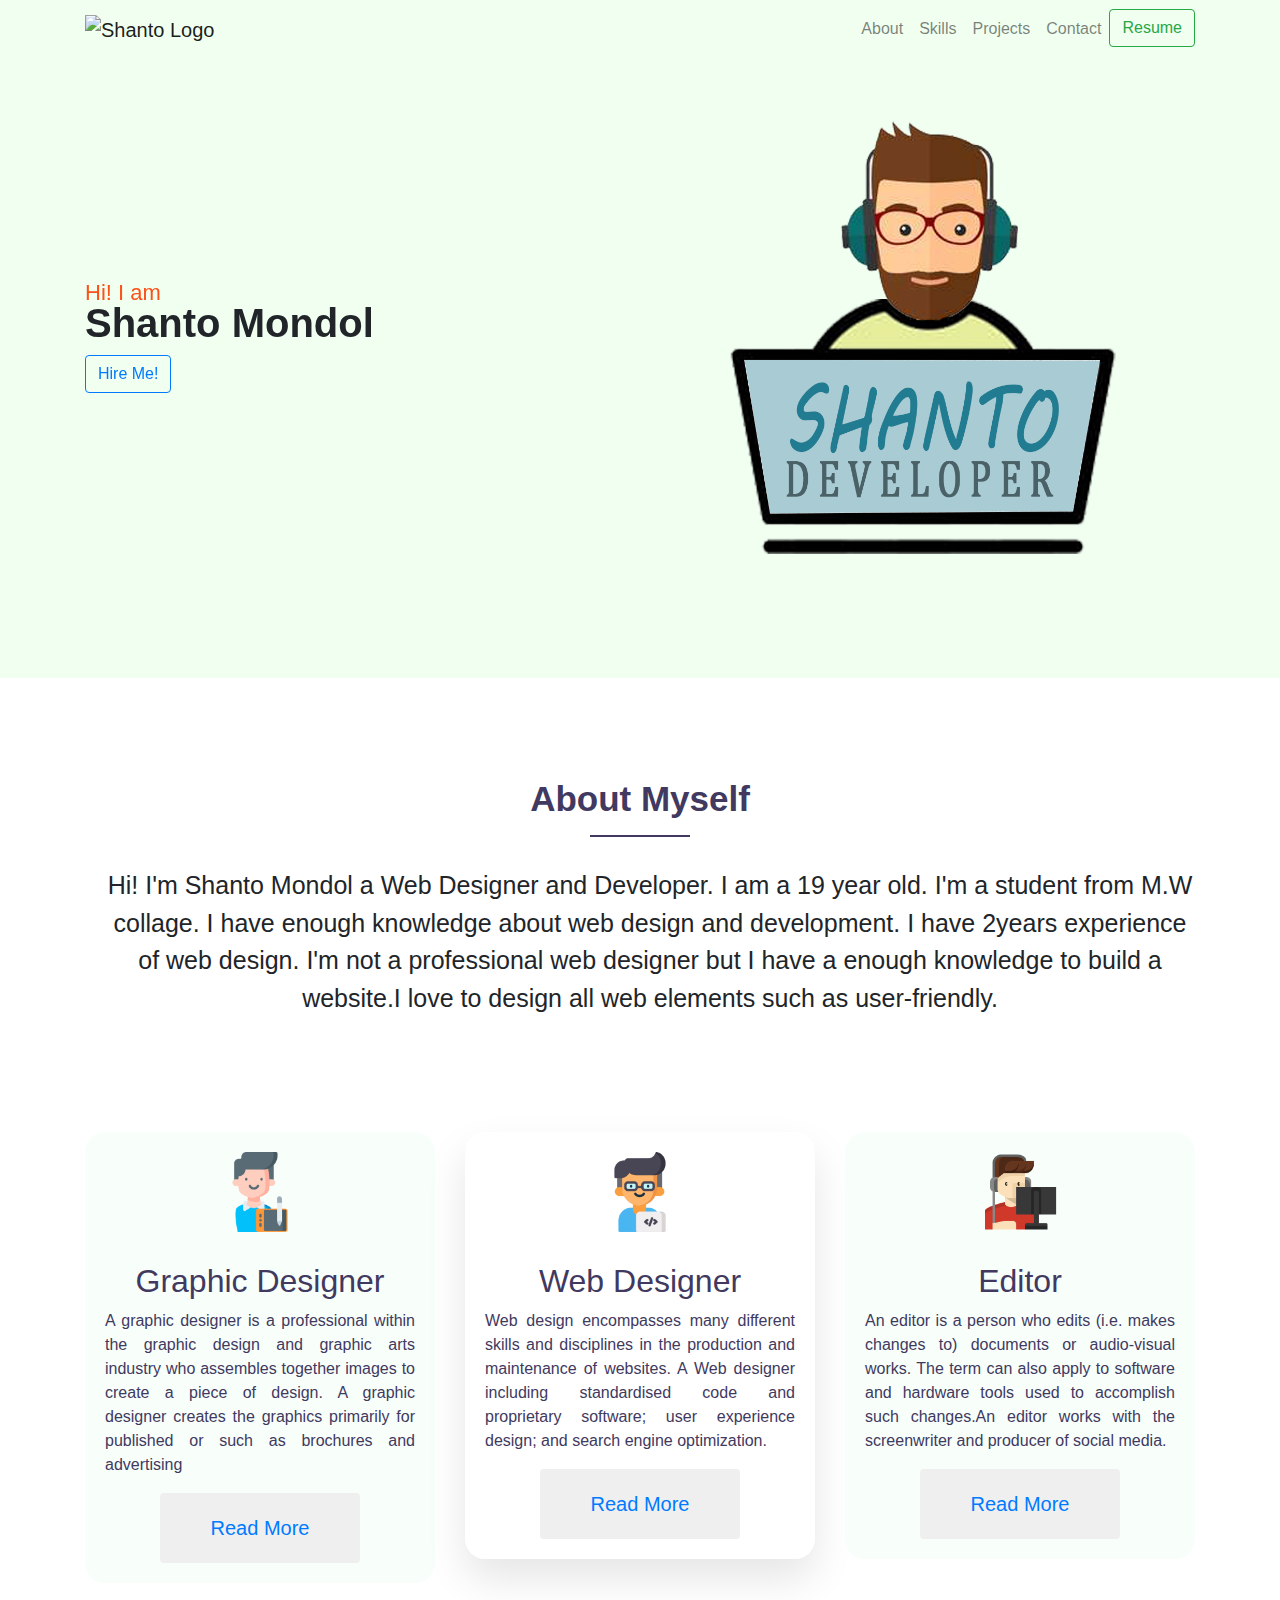
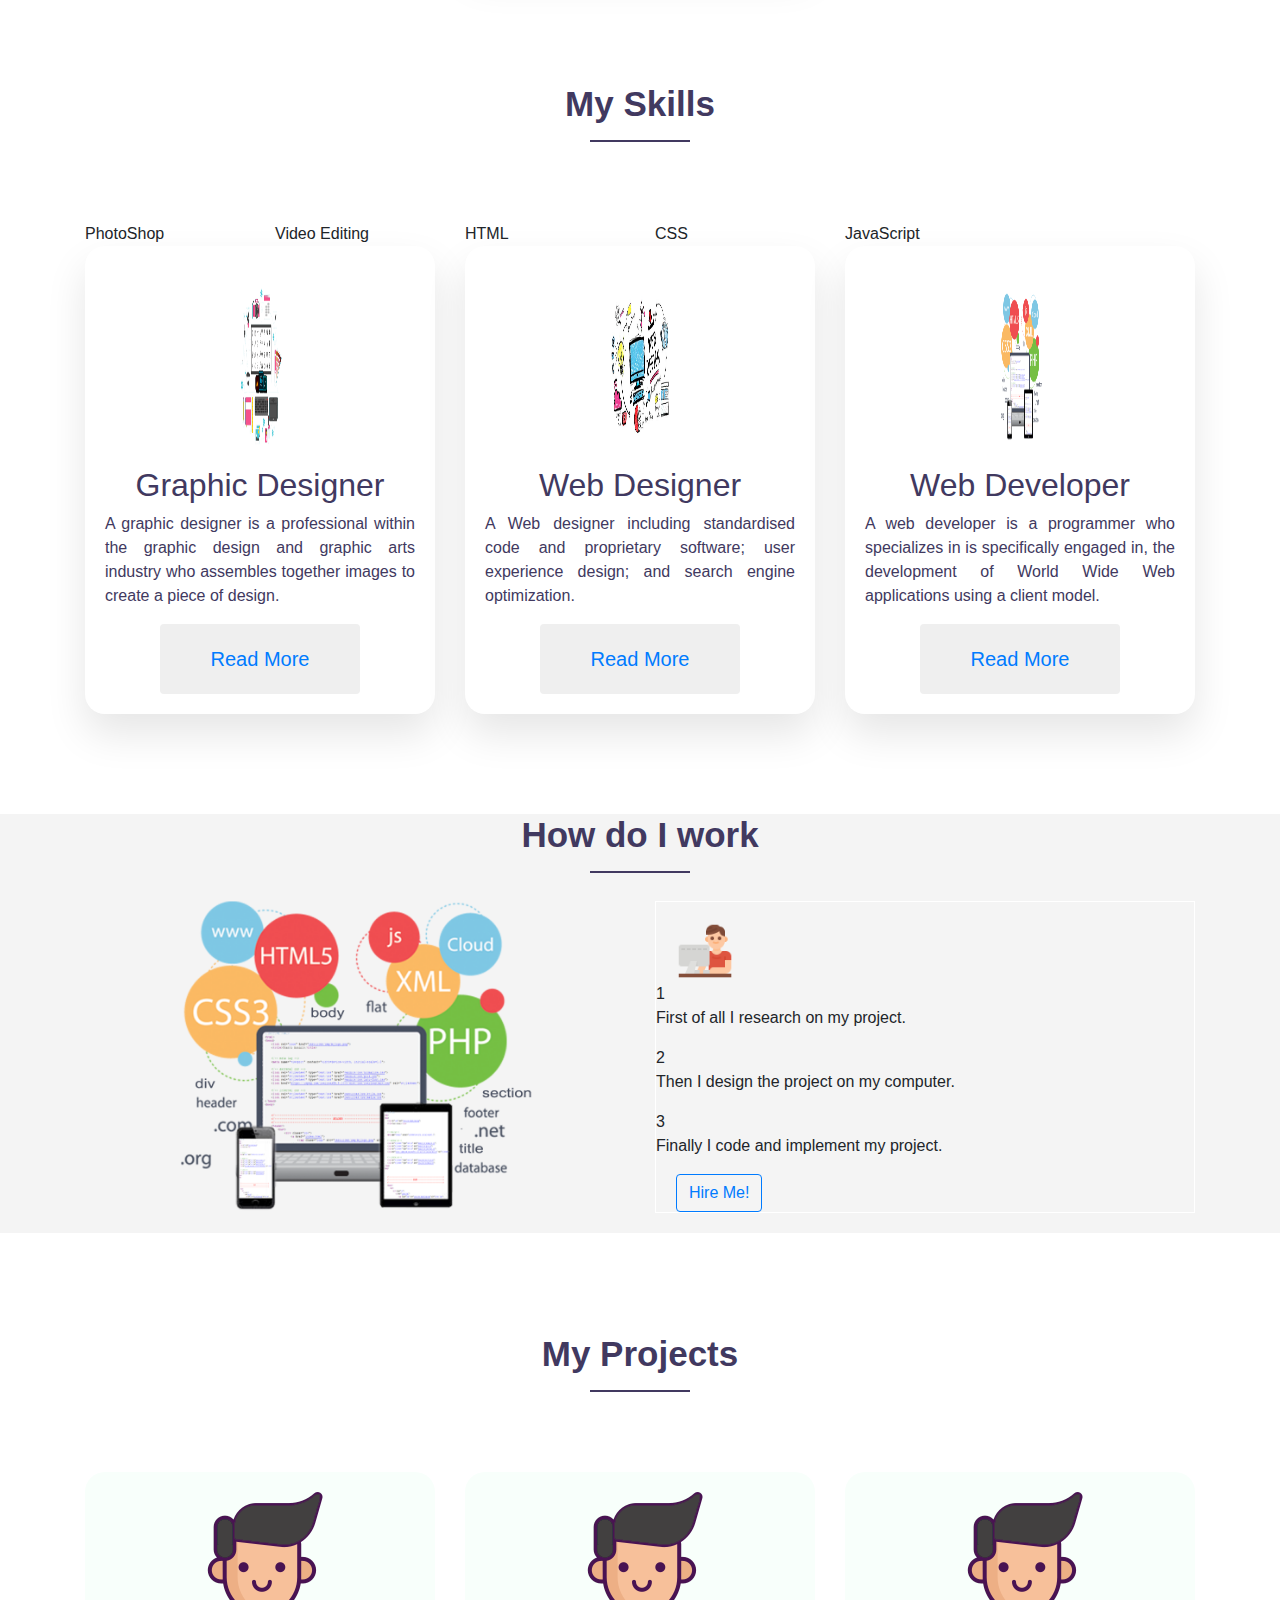
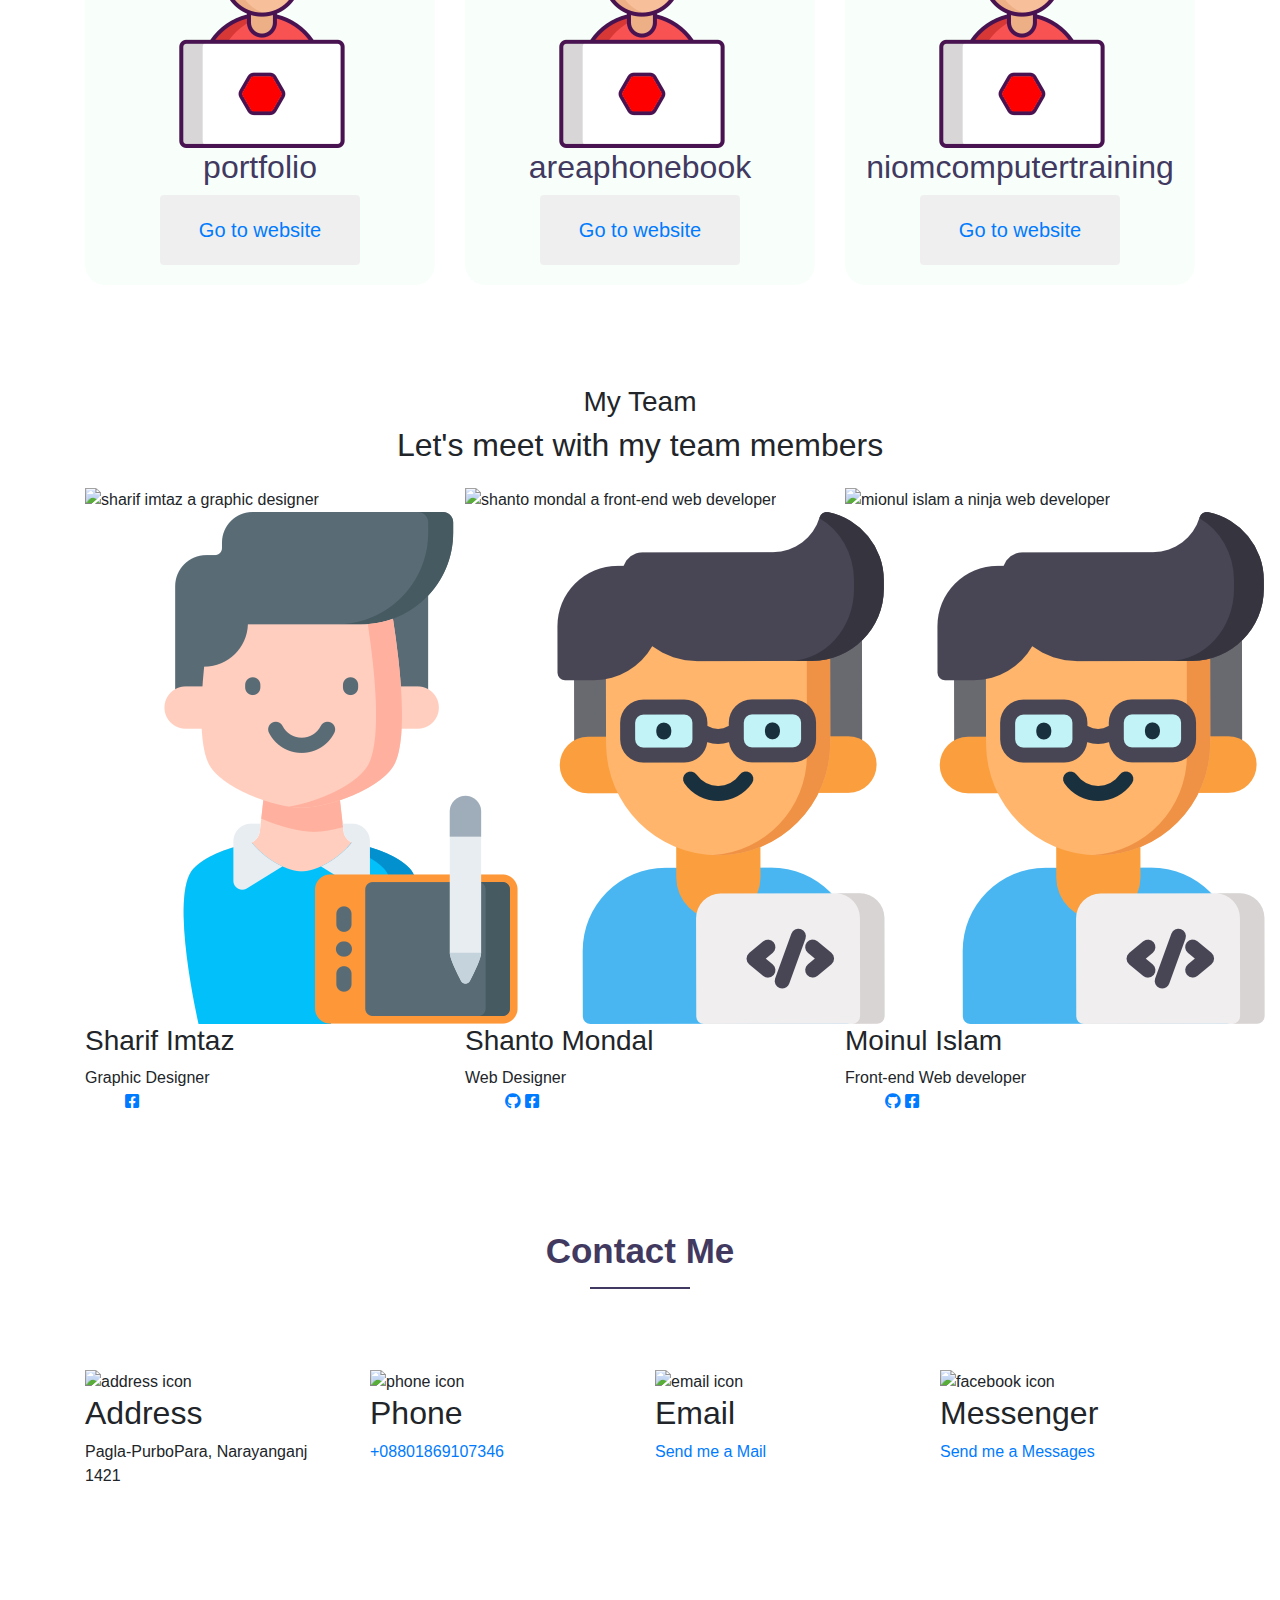
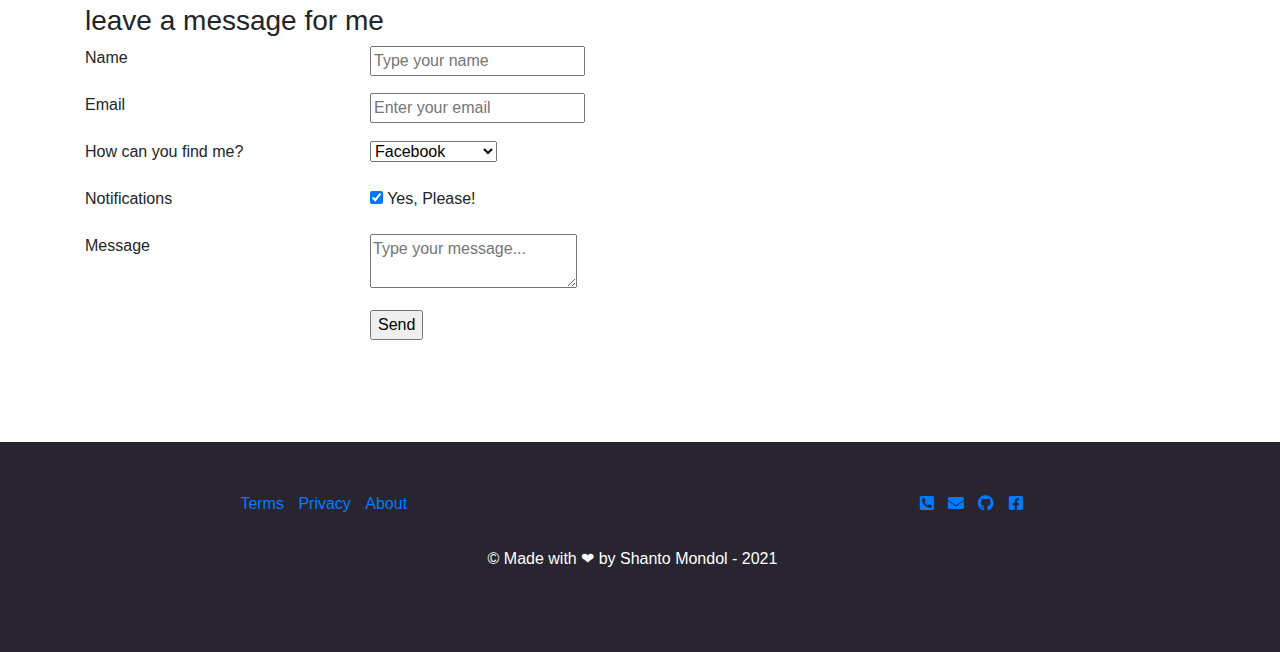
==== commit c1478541: "add back to up button" ====
--- a/index.html
+++ b/index.html
@@ -24,7 +24,6 @@
     <link rel="stylesheet" href="css/progresscircle.css">
 
     <!-- internal css -->
-
     <link rel="stylesheet" href="css/team.css">
     <link rel="stylesheet" href="css/grid.css">
     <link rel="stylesheet" href="css/style.css">
@@ -269,7 +268,7 @@
                     <!-- Card 2 -->
                     <div class="col-md-4">
                         <div class="justify-content-between align-content-between icon-card">
-                            <img src="images/programmer.png" alt="w3learning">
+                            <img src="images/programmer.png" alt="areaphonebook">
                             <h2>areaphonebook</h2>
                             <button class="button"><a href="https://www.areaphonebook.com" target="_blank">Go to website</a></button>
                         </div>
@@ -278,8 +277,8 @@
                     <!-- Card 3 -->
                     <div class="col-md-4">
                         <div class="justify-content-between align-content-between icon-card">
-                            <img src="images/programmer.png" alt="areaphonebook">
-                            <h2>w3learning</h2>
+                            <img src="images/programmer.png" alt="niomcomputertraining">
+                            <h2>niomcomputertraining</h2>
                             <button class="button"><a href="https://moinulislamdev.github.io/niom-computer-training" target="_blank">Go to website</a></button>
                         </div>
                     </div>
@@ -309,7 +308,7 @@
                     <div class="col-sm-4 col-lg-4 col-xl-4">
                         <div class="single-person">
                             <div class="person-image">
-                                <a href="https://www.facebook.com/SharifImtaz" target=_blank> <img src="images/team/sharif.jpg" alt="sharif imtaz a graphic designer"></a>
+                                <img src="images/team/sharif.jpg" alt="sharif imtaz a graphic designer"></a>
                                 <span class="icon">
                                     <img src="images/icon/graphic.png" alt="graphic designer icon">
                                 </span>
@@ -317,6 +316,11 @@
                             <div class="person-info">
                                 <h3 class="full-name">Sharif Imtaz</h3>
                                 <span class="speciality">Graphic Designer</span>
+                                <ul>
+                                    <a href="https://www.facebook.com/SharifImtaz" target="_blank">
+                                        <i class="fab fa-facebook-square"></i>
+                                    </a>
+                                </ul>
                             </div>
                         </div>
                     </div>
@@ -324,7 +328,7 @@
                     <div class="col-sm-4 col-lg-4 col-xl-4">
                         <div class="single-person">
                             <div class="person-image">
-                                <a href="https://www.facebook.com/mithunsorkar816" target="_blank"><img src="images/team/shanto.jpg" alt="shanto mondal a front-end web developer"></a>
+                                <img src="images/team/shanto.jpg" alt="shanto mondal a front-end web developer"></a>
                                 <span class="icon">
                                     <img src="images/icon/web.png" alt="web developer icon">
                                 </span>
@@ -332,6 +336,14 @@
                             <div class="person-info">
                                 <h3 class="full-name">Shanto Mondal</h3>
                                 <span class="speciality">Web Designer</span>
+                                <ul>
+                                    <a href="https://github.com/shantomondol" target="_blank">
+                                        <i class="fab fa-github"></i>
+                                    </a>
+                                    <a href="https://www.facebook.com/mithunsorkar816" target="_blank">
+                                        <i class="fab fa-facebook-square"></i>
+                                    </a>
+                                </ul>
                             </div>
                         </div>
                     </div>
@@ -339,7 +351,7 @@
                     <div class="col-sm-4 col-lg-4 col-xl-4">
                         <div class="single-person">
                             <div class="person-image">
-                                <a href="https://www.facebook.com/moinulislam.dev" target="_blank"><img src="images/team/mion.jpg" alt="mionul islam a ninja web developer"></a>
+                                <img src="images/team/mion.jpg" alt="mionul islam a ninja web developer"></a>
                                 <span class="icon">
                                    <img src="images/icon/web.png" alt=" web developer icon">
                                 </span>
@@ -347,6 +359,14 @@
                             <div class="person-info">
                                 <h3 class="full-name">Moinul Islam</h3>
                                 <span class="speciality">Front-end Web developer</span>
+                                <ul>
+                                    <a href="https://github.com/moinulislamdev" target="_blank">
+                                        <i class="fab fa-github"></i>
+                                    </a>
+                                    <a href="https://www.facebook.com/moinulislam.dev" target="_blank">
+                                        <i class="fab fa-facebook-square"></i>
+                                    </a>
+                                </ul>
                             </div>
                         </div>
                     </div>
@@ -554,6 +574,78 @@
         $('.circlechart').circlechart();
     </script>
 
+    <script src="https://ajax.googleapis.com/ajax/libs/jquery/3.3.1/jquery.min.js"></script>
+    <script type="text/javascript">
+        var scrolltotop = {
+            setting: {
+                startline: 100,
+                scrollto: 0,
+                scrollduration: 1e3,
+                fadeduration: [500, 100]
+            },
+            controlHTML: '<img src="https://static.thenounproject.com/png/1287381-200.png" style="width: 50px; height: 50px" />',
+            controlattrs: {
+                offsetx: 5,
+                offsety: 5
+            },
+            anchorkeyword: "#top",
+            state: {
+                isvisible: !1,
+                shouldvisible: !1
+            },
+            scrollup: function() {
+                this.cssfixedsupport || this.$control.css({
+                    opacity: 0
+                });
+                var t = isNaN(this.setting.scrollto) ? this.setting.scrollto : parseInt(this.setting.scrollto);
+                t = "string" == typeof t && 1 == jQuery("#" + t).length ? jQuery("#" + t).offset().top : 0, this.$body.animate({
+                    scrollTop: t
+                }, this.setting.scrollduration)
+            },
+            keepfixed: function() {
+                var t = jQuery(window),
+                    o = t.scrollLeft() + t.width() - this.$control.width() - this.controlattrs.offsetx,
+                    s = t.scrollTop() + t.height() - this.$control.height() - this.controlattrs.offsety;
+                this.$control.css({
+                    left: o + "px",
+                    top: s + "px"
+                })
+            },
+            togglecontrol: function() {
+                var t = jQuery(window).scrollTop();
+                this.cssfixedsupport || this.keepfixed(), this.state.shouldvisible = t >= this.setting.startline ? !0 : !1, this.state.shouldvisible && !this.state.isvisible ? (this.$control.stop().animate({
+                    opacity: 1
+                }, this.setting.fadeduration[0]), this.state.isvisible = !0) : 0 == this.state.shouldvisible && this.state.isvisible && (this.$control.stop().animate({
+                    opacity: 0
+                }, this.setting.fadeduration[1]), this.state.isvisible = !1)
+            },
+            init: function() {
+                jQuery(document).ready(function(t) {
+                    var o = scrolltotop,
+                        s = document.all;
+                    o.cssfixedsupport = !s || s && "CSS1Compat" == document.compatMode && window.XMLHttpRequest, o.$body = t(window.opera ? "CSS1Compat" == document.compatMode ? "html" : "body" : "html,body"), o.$control = t('<div id="topcontrol">' + o.controlHTML + "</div>").css({
+                        position: o.cssfixedsupport ? "fixed" : "absolute",
+                        bottom: o.controlattrs.offsety,
+                        right: o.controlattrs.offsetx,
+                        opacity: 0,
+                        cursor: "pointer"
+                    }).attr({
+                        title: "Scroll to Top"
+                    }).click(function() {
+                        return o.scrollup(), !1
+                    }).appendTo("body"), document.all && !window.XMLHttpRequest && "" != o.$control.text() && o.$control.css({
+                        width: o.$control.width()
+                    }), o.togglecontrol(), t('a[href="' + o.anchorkeyword + '"]').click(function() {
+                        return o.scrollup(), !1
+                    }), t(window).bind("scroll resize", function(t) {
+                        o.togglecontrol()
+                    })
+                })
+            }
+        };
+        scrolltotop.init();
+    </script>
+
 </body>
 
 </html>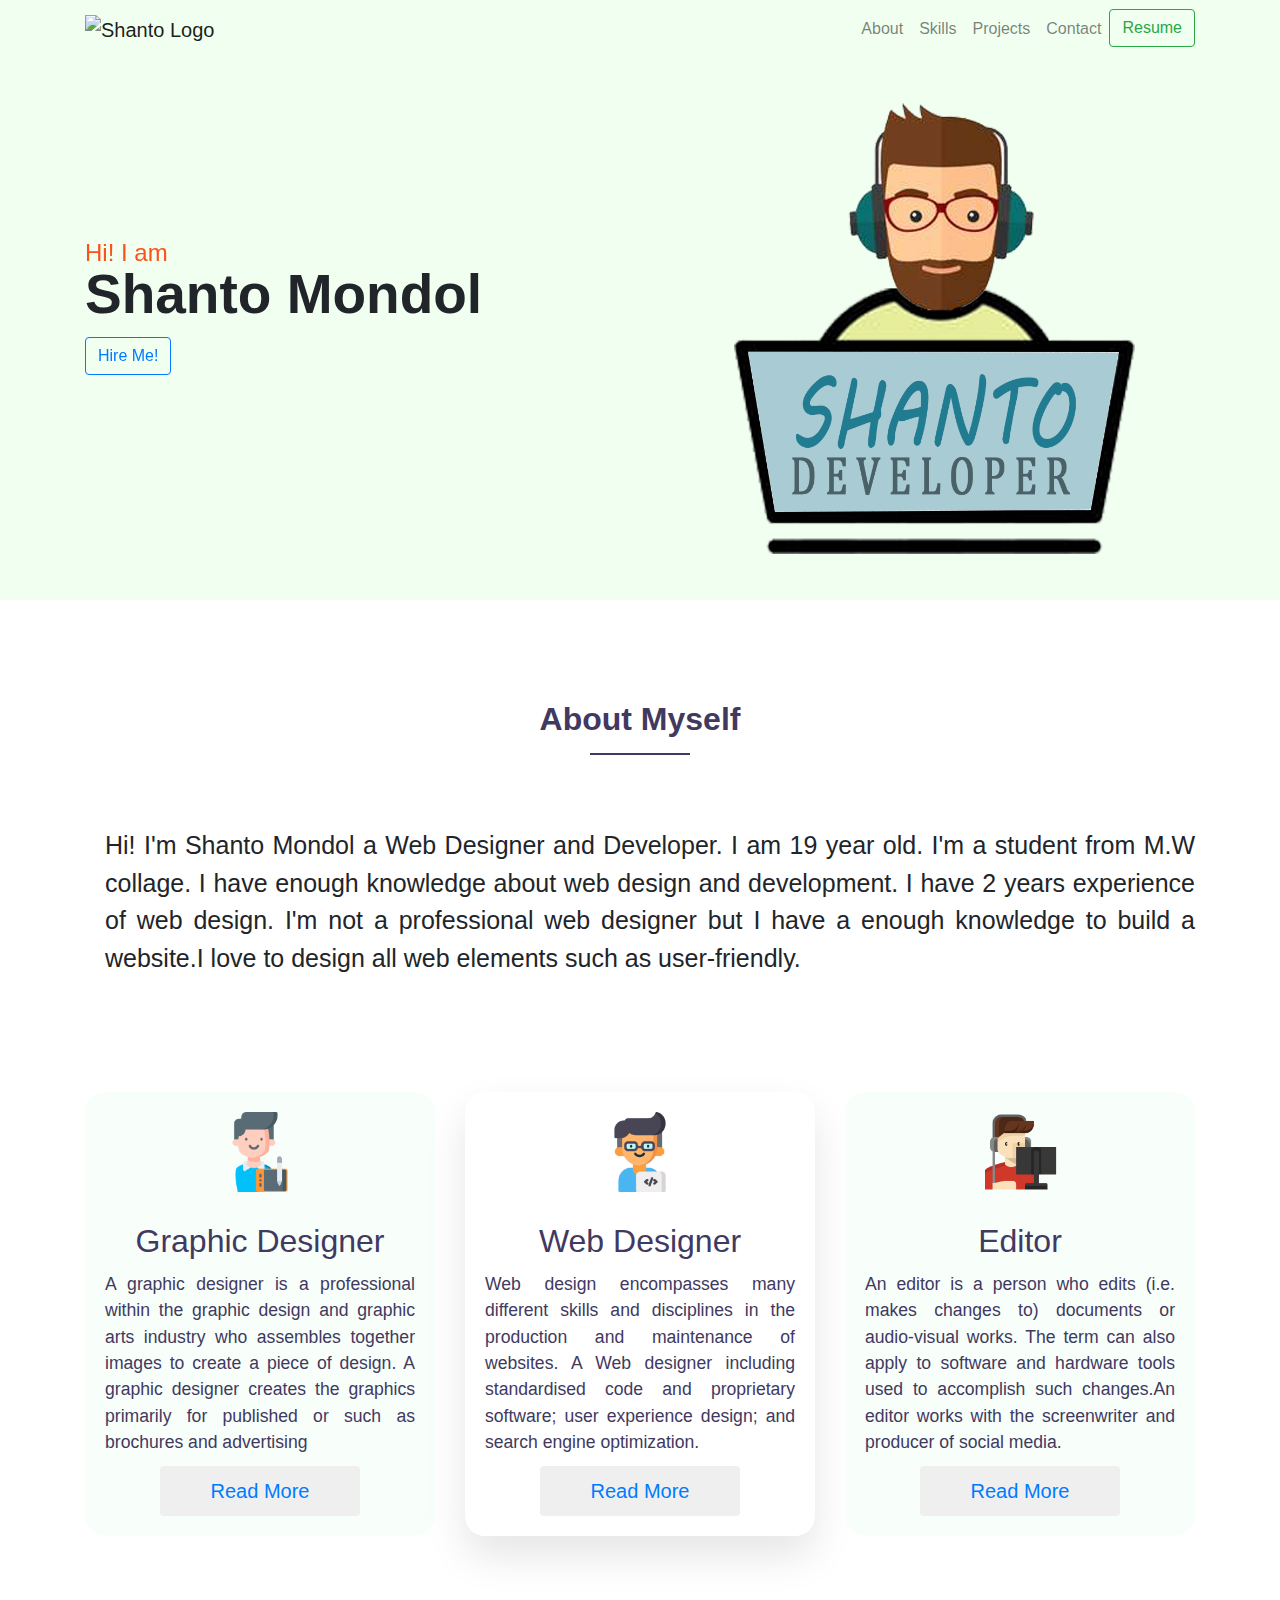
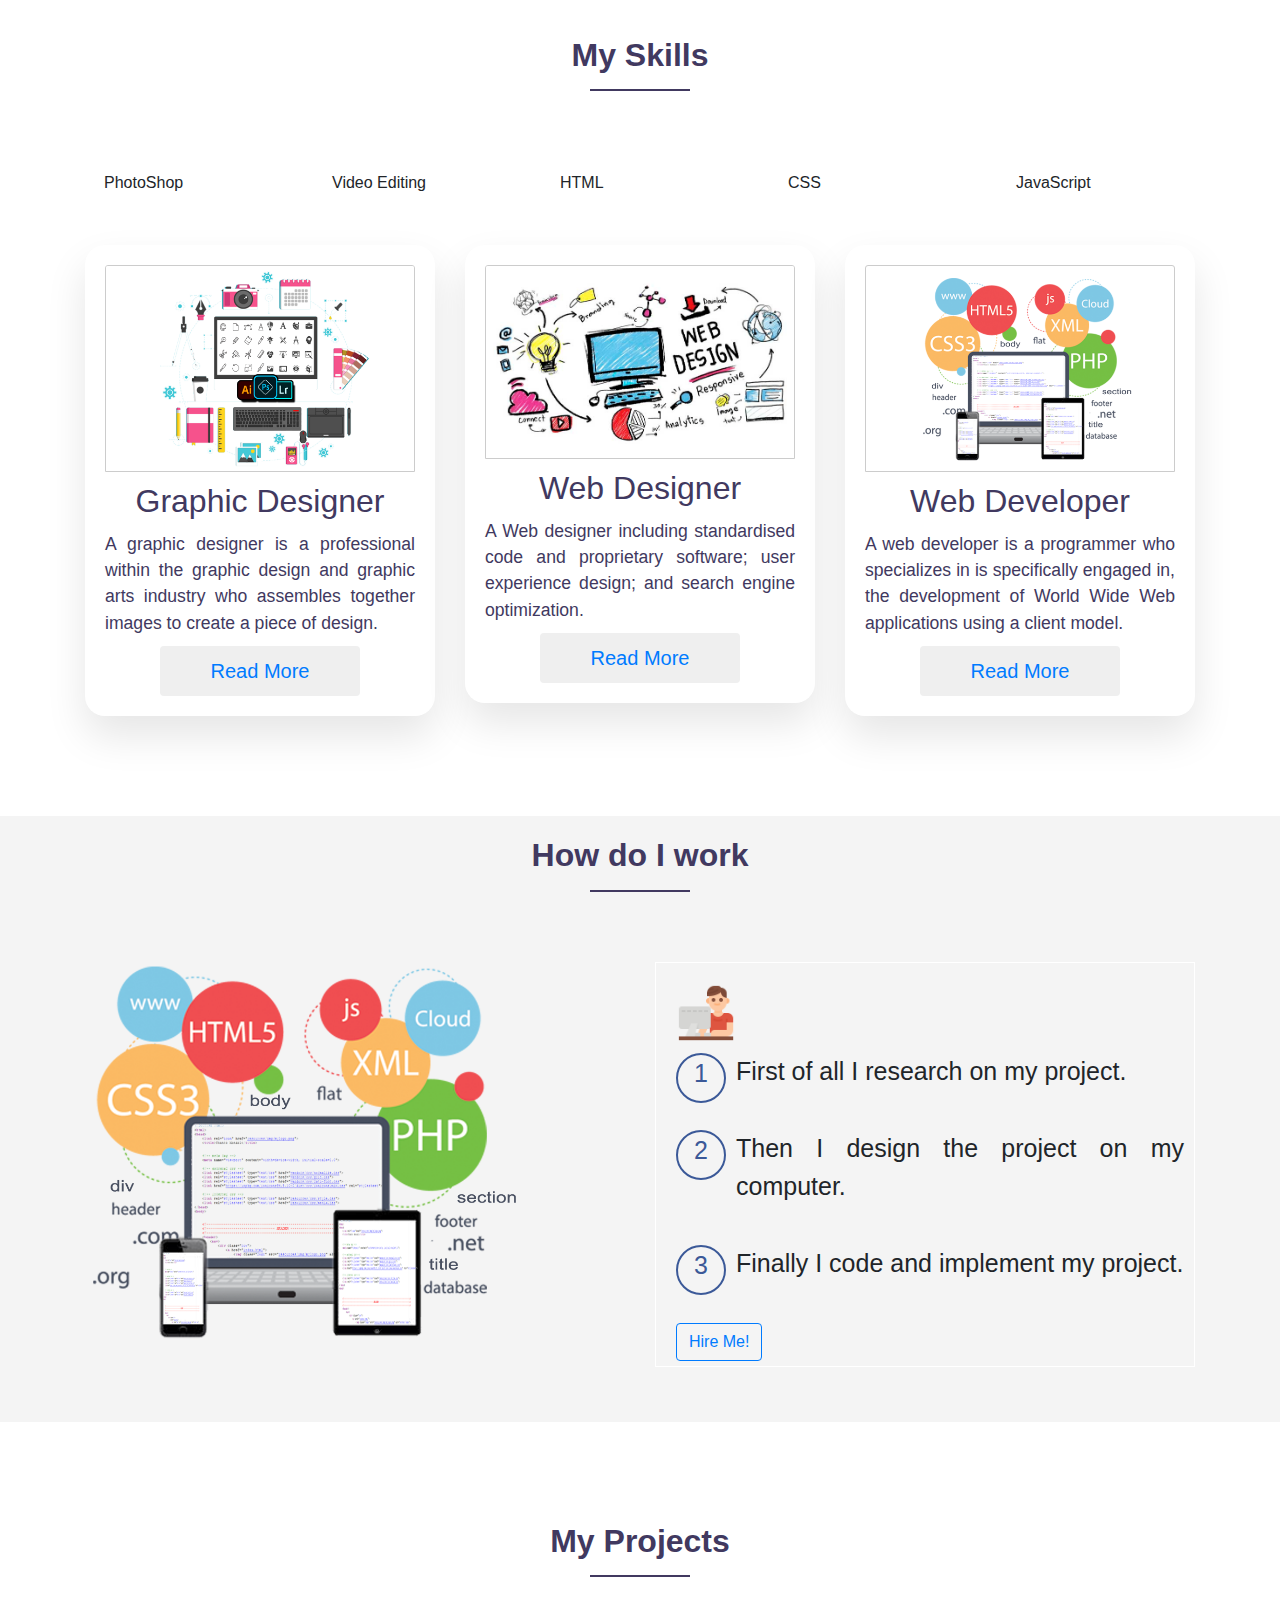
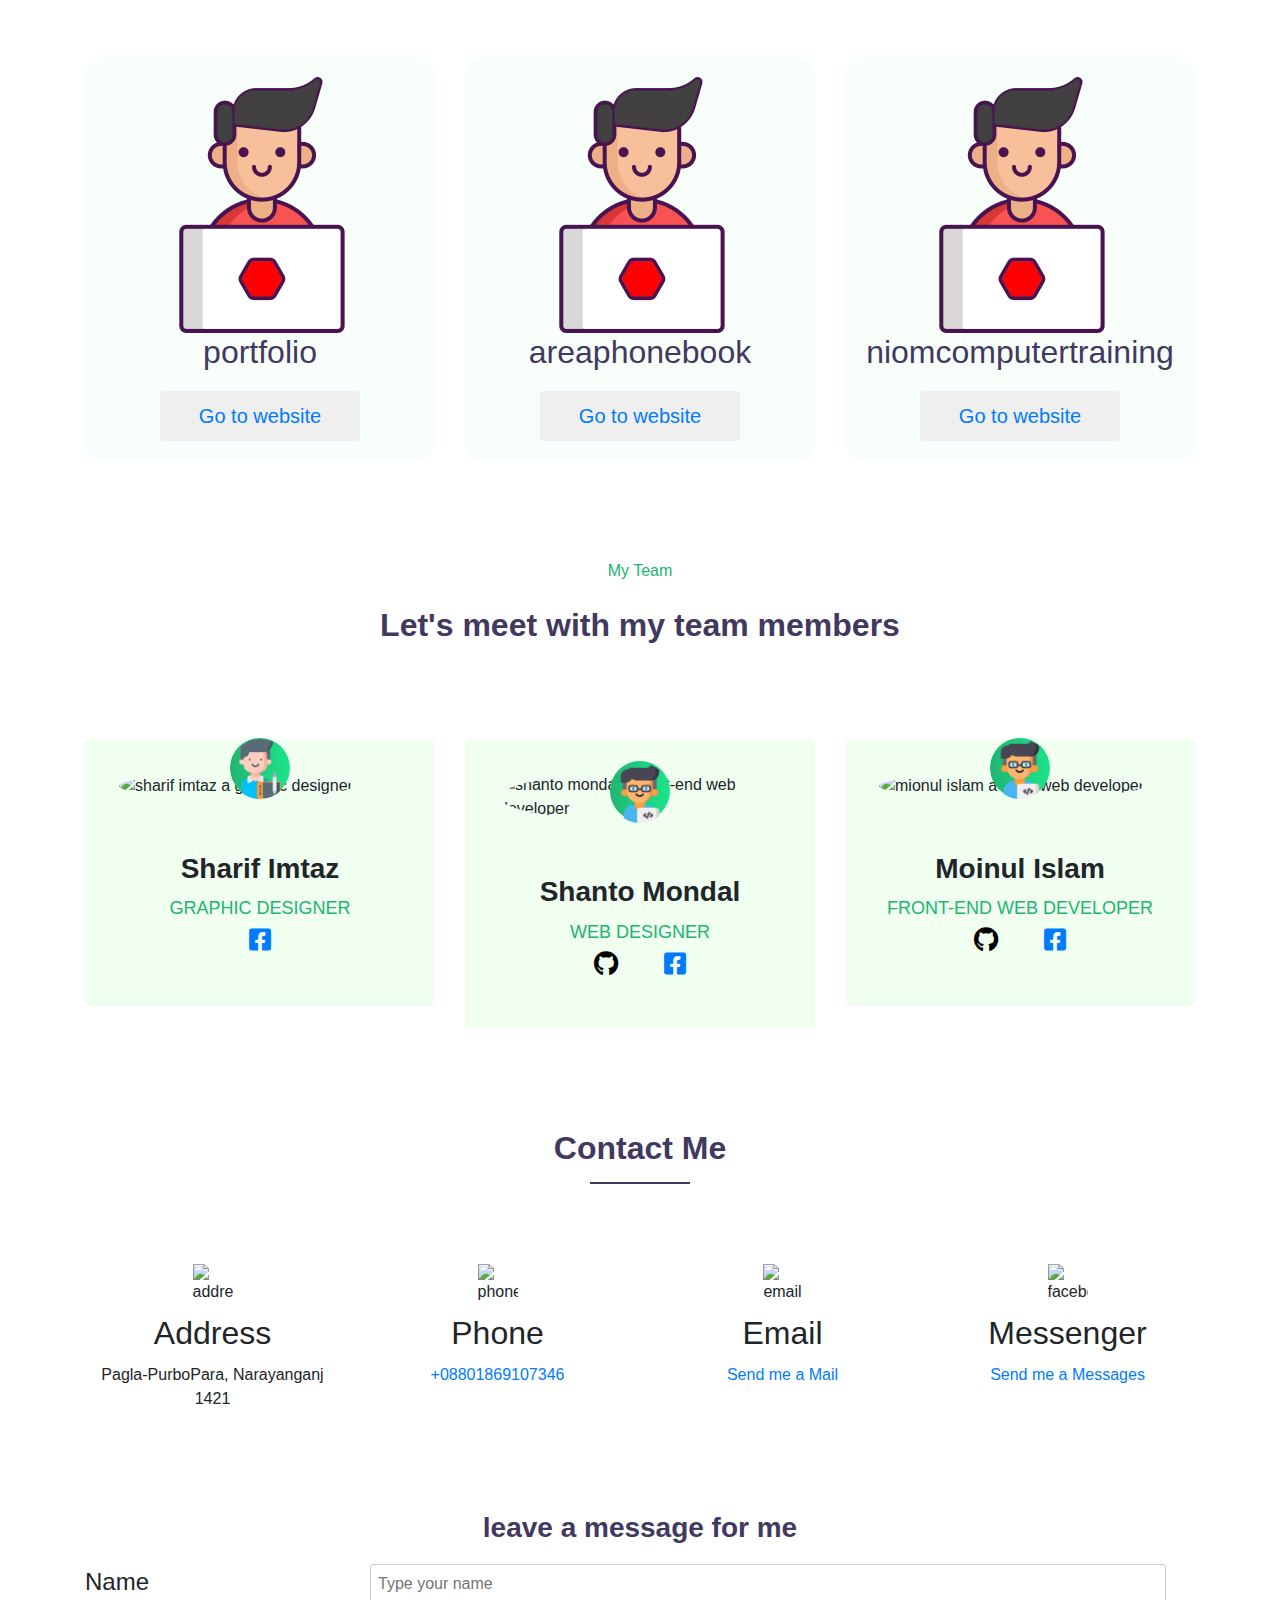
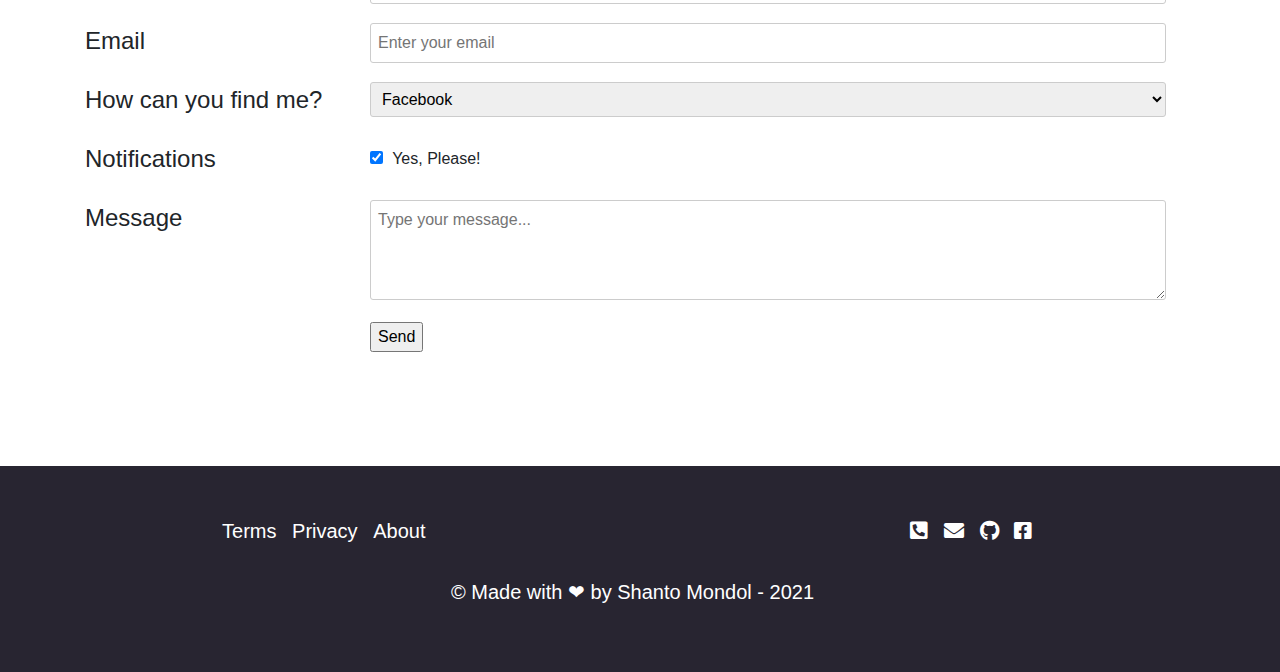
==== commit 278fd630: "add media query" ====
--- a/index.html
+++ b/index.html
@@ -109,7 +109,7 @@
 
                 <div class="row">
                     <div class="col-md-12 text-center">
-                        <p class="about">Hi! I'm Shanto Mondol a Web Designer and Developer. I am a 19 year old. I'm a student from M.W collage. I have enough knowledge about web design and development. I have 2years experience of web design. I'm not a professional web
+                        <p class="about">Hi! I'm Shanto Mondol a Web Designer and Developer. I am 19 year old. I'm a student from M.W collage. I have enough knowledge about web design and development. I have 2 years experience of web design. I'm not a professional web
                             designer but I have a enough knowledge to build a website.I love to design all web elements such as user-friendly.</p>
                     </div>
                 </div>
@@ -583,7 +583,7 @@
                 scrollduration: 1e3,
                 fadeduration: [500, 100]
             },
-            controlHTML: '<img src="https://static.thenounproject.com/png/1287381-200.png" style="width: 50px; height: 50px" />',
+            controlHTML: '<img src="https://static.thenounproject.com/png/1287381-200.png" style="width: 60px; height: 60px" />',
             controlattrs: {
                 offsetx: 5,
                 offsety: 5
--- a/css/progresscircle.css
+++ b/css/progresscircle.css
@@ -0,0 +1,76 @@
+.circle-chart {
+    width: 150px;
+    height: 150px;
+}
+
+.circlechart {
+    margin: 0px 19px 50px;
+}
+
+.circle-chart__circle {
+    stroke-width: 2;
+    stroke-linecap: square;
+    fill: none;
+    animation: circle-chart-fill 2s reverse;
+    transform: rotate(-90deg);
+    transform-origin: center;
+}
+
+.circle-chart__circle--negative {
+    transform: rotate(-90deg) scale(1, -1);
+}
+
+.circle-chart__background {
+    stroke: #efefef;
+    stroke-width: 2;
+    fill: none;
+}
+
+.circle-chart__info {
+    animation: circle-chart-appear 2s forwards;
+    opacity: 0;
+    transform: translateY(0.3em);
+}
+
+.circle-chart__percent {
+    text-anchor: middle;
+    font-size: 8px;
+}
+
+.circle-chart__subline {
+    text-anchor: middle;
+    font-size: 3px;
+}
+
+.success-stroke {
+    stroke: #ffbb33;
+}
+
+.warning-stroke {
+    stroke: #ffbb33;
+}
+
+@media (max-width: 480px) {
+    .circle-chart {
+        margin-left: 130px;
+    }
+}
+
+@media (max-width: 360px) {
+    .circle-chart {
+        margin-left: 70px;
+    }
+}
+
+@keyframes circle-chart-fill {
+    to {
+        stroke-dasharray: 0 100;
+    }
+}
+
+@keyframes circle-chart-appear {
+    to {
+        opacity: 1;
+        transform: translateY(0);
+    }
+}--- a/css/team.css
+++ b/css/team.css
@@ -0,0 +1,110 @@
+p,
+a,
+h1,
+h2,
+h3,
+h4 {
+    margin: 0;
+    padding: 0;
+}
+
+.section-team {
+    font-family: "Poppins", sans-serif;
+}
+
+.section-team .header-section {
+    margin-bottom: 50px;
+}
+
+.section-team .header-section .small-title {
+    margin-bottom: 25px;
+    font-size: 16px;
+    font-weight: 500;
+    color: #21B573;
+}
+
+.section-team .header-section .title {
+    font-weight: 700;
+    color: #413960;
+}
+
+.section-team .single-person {
+    margin-top: 30px;
+    padding: 30px;
+    background-color: #F0FFF0;
+    border-radius: 5px;
+}
+
+.section-team .single-person:hover {
+    background: linear-gradient(to right, #21B573, #1ce48a);
+}
+
+.section-team .single-person .person-image {
+    position: relative;
+    margin-bottom: 50px;
+    border-radius: 50%;
+    border: 4px dashed transparent;
+    transition: padding .3s;
+}
+
+.section-team .single-person:hover .person-image {
+    padding: 12px;
+    border: 4px dashed #fff;
+}
+
+.section-team .single-person .person-image img {
+    width: 100%;
+    border-radius: 50%;
+}
+
+.section-team .single-person .person-image .icon {
+    position: absolute;
+    bottom: 0;
+    left: 50%;
+    transform: translate(-50%, 50%);
+    display: inline-block;
+    width: 60px;
+    height: 60px;
+    line-height: 60px;
+    text-align: center;
+    background: linear-gradient(to right, #21B573, #1ce48a);
+    color: #fff;
+    border-radius: 50%;
+    font-size: 24px;
+}
+
+.section-team .single-person:hover .person-image .icon {
+    background: none;
+    background-color: #fff;
+    color: #21B573;
+}
+
+.section-team .single-person .person-info .full-name {
+    margin-bottom: 10px;
+    font-size: 28px;
+    font-weight: 700;
+}
+
+.section-team .single-person .person-info .speciality {
+    text-transform: uppercase;
+    font-size: 18px;
+    color: #21B573;
+}
+
+.section-team .single-person:hover .full-name,
+.section-team .single-person:hover .speciality {
+    color: #fff;
+}
+
+div .person-info {
+    text-align: center;
+}
+
+.section-team a {
+    font-size: 25px;
+    margin-right: 40px;
+}
+
+.section-team .fa-github {
+    color: #000;
+}--- a/css/style.css
+++ b/css/style.css
@@ -1,6 +1,10 @@
 /*======================================
 *            Global CSS                *
 ======================================*/
+
+* {
+    scroll-behavior: smooth;
+}
 
 section,
 header {
@@ -10,7 +14,7 @@
 .sub-heading {
     text-align: center;
     font-weight: 700;
-    font-size: 35px;
+    margin-bottom: 50px;
     color: #413960;
 }
 
@@ -32,53 +36,37 @@
     margin-bottom: 15px;
 }
 
-
-/*======================================
-*        Portfolio scetion             *
-======================================*/
-
-.c-space {
-    margin-top: 100px;
-}
-
-.cat-img {
-    width: 100%;
-}
-
-.portfolio-icon {
-    height: 150px;
-    background-color: white;
-    padding: 20px;
-    margin: 10px;
-    border-radius: 10px;
-    box-shadow: 5px 5px 50px #f2f2f2;
-}
-
-.feedback-person {
-    border-radius: 50%;
-}
-
-.card-img-right {
-    width: 30%;
-    border-top-right-radius: 20px;
-    border-bottom-right-radius: 20px;
-}
-
-
-/*======================================
-*            Navacation Bar            *
+h2 {
+    margin-bottom: 10px;
+}
+
+
+/*======================================
+*            Navigation Bar            *
 ======================================*/
 
 .bg-green {
     background-color: #F0FFF0;
 }
 
-.signIn-btn {
-    padding: 8px 28px;
-    background-color: #21B573;
-    border-radius: 33px;
-    color: #fff;
-    border: 0;
+.logo {
+    width: 50px;
+}
+
+.carousel-item {
+    padding-top: 20px;
+}
+
+@media (max-width: 480px) {
+    .carousel-item {
+        padding-top: 80px;
+    }
+}
+
+@media (max-width: 1024px) {
+    .carousel-item {
+        padding-top: 90px;
+    }
 }
 
 
@@ -94,39 +82,68 @@
     padding: 80px 0;
 }
 
-.intro {
-    color: #FD511A;
-    font-size: 22px;
-    margin: -10px 0px;
-}
-
-.about {
-    font-size: 25px;
-    text-align: center;
-    margin: 22px 0 100px 20px;
-}
-
 header h1 {
     font-weight: 700;
+    font-size: 55px;
 }
 
 header h1 span {
     color: #21B573;
 }
 
-.hero-text {
-    color: #6C6B6B;
-    padding: 20px 0;
+.hire {
+    margin-top: 10px;
 }
 
 .illustration-img {
     width: 100%;
     height: auto;
-}
-
-
-/*======================================
-*            Section ICON              *
+    margin-top: -40px;
+    margin-bottom: -80px;
+}
+
+.intro {
+    color: #FD511A;
+    font-size: 24px;
+    margin: -10px 0px;
+}
+
+.about {
+    font-size: 25px;
+    text-align: justify;
+    margin: 22px 0 100px 20px;
+}
+
+@media (max-width: 480px) {
+    header h1 {
+        font-size: 38px;
+    }
+    .intro {
+        font-size: 22px;
+    }
+    .illustration-img {
+        width: 95%;
+        height: auto;
+        margin-top: -10px;
+        margin-bottom: -80px;
+    }
+    .about {
+        margin-right: 22px;
+    }
+}
+
+@media (max-width: 1024px) {
+    header h1 {
+        font-size: 38px;
+    }
+    .intro {
+        font-size: 20px;
+    }
+}
+
+
+/*======================================
+*            Card ICON                 *
 ======================================*/
 
 .card {
@@ -154,79 +171,17 @@
     margin-bottom: 30px;
 }
 
-
-/*======================================
-*            Subject Section           *
-======================================*/
-
 .card-img-top {
-    padding: 20px;
-    width: 100px;
-    height: 200px;
-    transform: scale(1.02);
-    opacity: 100%;
-    transition: transform 0.5s
+    border: 1px solid #ccc;
+    margin-bottom: 10px;
 }
 
 .card-img-top:hover {
-    transform: scale(1.30);
-    opacity: 100%;
-}
-
-.card-icon {
-    width: 20px;
-    float: left;
-    margin-right: 5px;
-}
-
-.card-footer-icon {
-    margin-top: 20px;
-}
-
-
-/*======================================
-*       Notification Section           *
-======================================*/
-
-#notification {
-    height: 250px;
-    border-radius: 20px;
-    text-transform: uppercase;
-    background-color: #F8FFFB;
-}
-
-#notification button {
-    margin-top: 10px;
-    width: 100%;
-}
-
-
-/*======================================
-*          Footer Section              *
-======================================*/
-
-footer {
-    background-color: #282531;
-    color: #fff;
-    padding: 50px 0;
-}
-
-footer ul {
-    list-style: none;
-}
-
-.contact-form,
-.contact-btn {
-    width: 100%;
-}
-
-footer ul li {
-    display: inline-block;
-    margin-right: 10px;
-}
-
-footer .row {
-    margin-right: 0;
+    border: 1px solid #000;
+}
+
+.text-justify {
+    font-size: 1.1em;
 }
 
 
@@ -236,16 +191,15 @@
 
 .button {
     border-radius: 4px;
-    /* background-color: #fff;  */
     border: none;
     color: #000;
     text-align: center;
     font-size: 20px;
-    padding: 20px;
+    padding: 10px;
     width: 200px;
     transition: all 0.5s;
     cursor: pointer;
-    margin: 0px;
+    margin: 10px 0 0 0;
 }
 
 .button a {
@@ -276,23 +230,45 @@
 
 
 /*======================================
-*            work                      *
+*            work Section              *
 ======================================*/
 
 .works {
     background-color: #F4F4F4;
-}
-
-.col-md-6 img {
-    width: 100%;
+    padding: 20px;
+}
+
+.work-img {
+    width: 120%;
     height: auto;
     float: right;
     padding-right: 4%;
 }
 
-.work-step .about {
+.w-img {
+    width: 100%;
+    height: auto;
+}
+
+.work-step span {
+    display: inline-block;
+    color: #3b5998;
+    border: 2px solid #3b5998;
+    height: 50px;
+    width: 50px;
+    font-size: 25px;
+    text-align: center;
+    border-radius: 50%;
+    float: left;
+    margin-right: 10px;
+    margin-left: 20px;
+}
+
+.work-step p {
+    font-size: 25px;
     text-align: justify;
-    margin-right: 20px;
+    margin-bottom: 40px;
+    margin-right: 10px;
 }
 
 .work-step div {
@@ -300,10 +276,12 @@
     width: 60px;
     margin-left: 20px;
     margin-top: 20px;
+    margin-bottom: 10px;
 }
 
 .works a {
     margin-left: 20px;
+    margin-bottom: 5px;
 }
 
 .i-work {
@@ -311,35 +289,134 @@
     margin: 20px 0px;
 }
 
-
-/*======================================
-*            progess bar               *
-======================================*/
-
-.skillBox {
-    box-sizing: border-box;
+@media (max-width: 480px) {
+    .work-img {
+        margin-right: -20px;
+        border: 0.1px solid #ccc;
+        width: 110%;
+    }
+    .work-step p {
+        font-size: 25px;
+        text-align: center;
+    }
+    .works .btn {
+        margin-left: 160px;
+    }
+    .work-img:hover {
+        border: 0.1px solid #000;
+    }
+}
+
+@media (max-width: 360px) {
+    .work-img {
+        margin-right: -15px;
+    }
+    .works .btn {
+        margin-left: 100px;
+    }
+}
+
+
+/*======================================
+*          Contact              *
+======================================*/
+
+input[type=text],
+input[type=email],
+select,
+textarea {
+    width: 312%;
+    padding: 7px;
+    border-radius: 3px;
+    border: 1px solid #ccc;
+}
+
+input[type=checkbox] {
+    margin: 10px 5px 10px 0;
+}
+
+textarea {
+    height: 100px;
+}
+
+#contact img {
+    width: 40px;
+    height: 40px;
+    margin-bottom: 10px;
+    display: block;
+    margin-left: auto;
+    margin-right: auto;
+}
+
+#contact {
+    text-align: center;
+}
+
+.text-justify {
+    text-align: center;
+}
+
+*:focus {
+    outline: none;
+}
+
+label {
+    font-size: 150%;
+}
+
+.c-box {
+    text-align: center;
+    font-weight: 700;
+    color: #413960;
+    margin-bottom: 20px;
+}
+
+@media (max-width: 480px) {
+    input[type=text],
+    input[type=email],
+    select {
+        width: 100%;
+    }
+    #message {
+        width: 100%;
+    }
+}
+
+
+/*======================================
+*          Footer Section              *
+======================================*/
+
+footer {
+    background-color: #282531;
+    color: #fff;
+    padding: 50px 0;
+    font-size: 20px;
+}
+
+footer ul {
+    list-style: none;
+}
+
+.contact-form,
+.contact-btn {
     width: 100%;
-    margin: 20px 0;
-    border: 1px solid #000;
-}
-
-.skillBox p {
-    color: #000;
-    text-transform: uppercase;
-    padding: 0;
-    font-family: bold;
-    letter-spacing: 1px;
-    margin: 5px 5px;
-}
-
-.skill {
-    padding: 4px;
-}
-
-.skill-level {
-    background: #0fffb7;
-    width: 100%;
-    height: 10px;
-    margin: 5px 5px;
-    border: 1px solid #000;
+}
+
+footer ul li {
+    display: inline-block;
+    margin-right: 10px;
+}
+
+footer a {
+    color: #fff;
+}
+
+footer a:hover {
+    text-decoration: none;
+    color: rgb(230, 201, 201);
+}
+
+footer .row {
+    margin-right: 0;
 }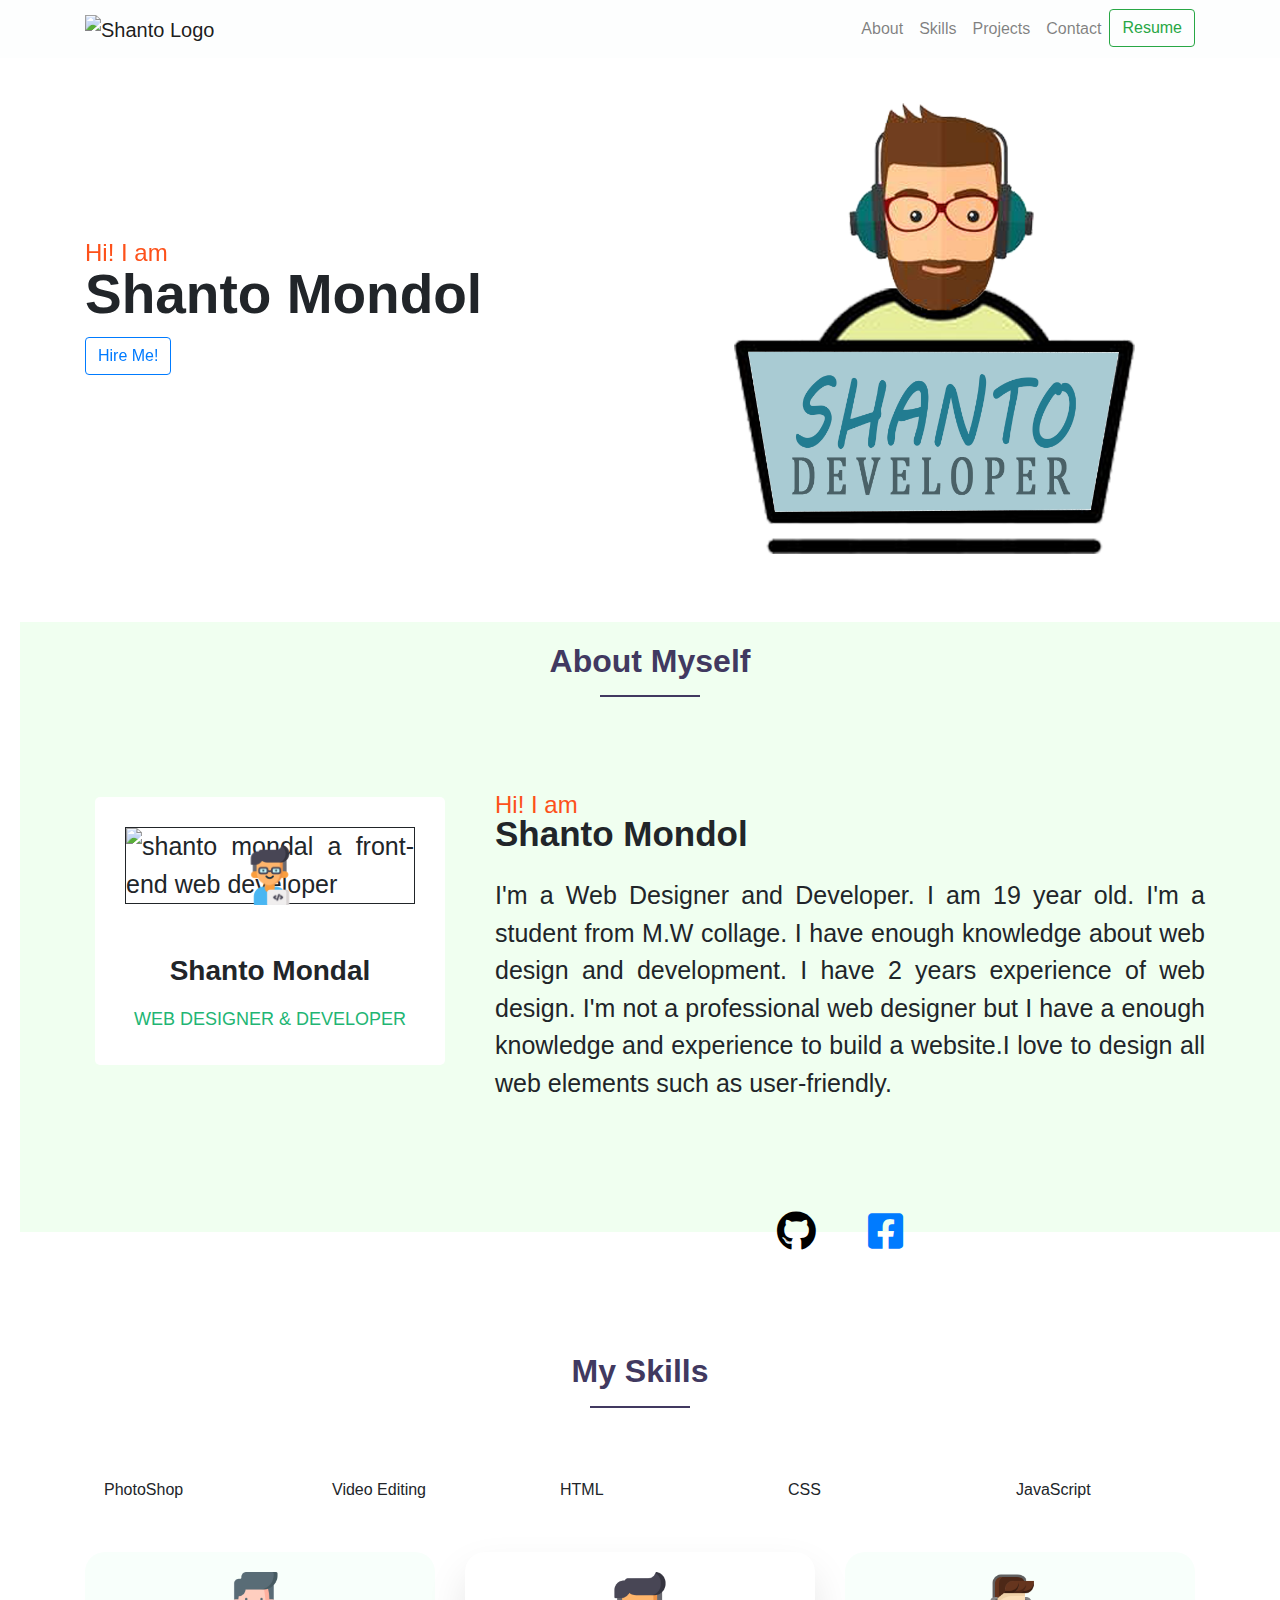
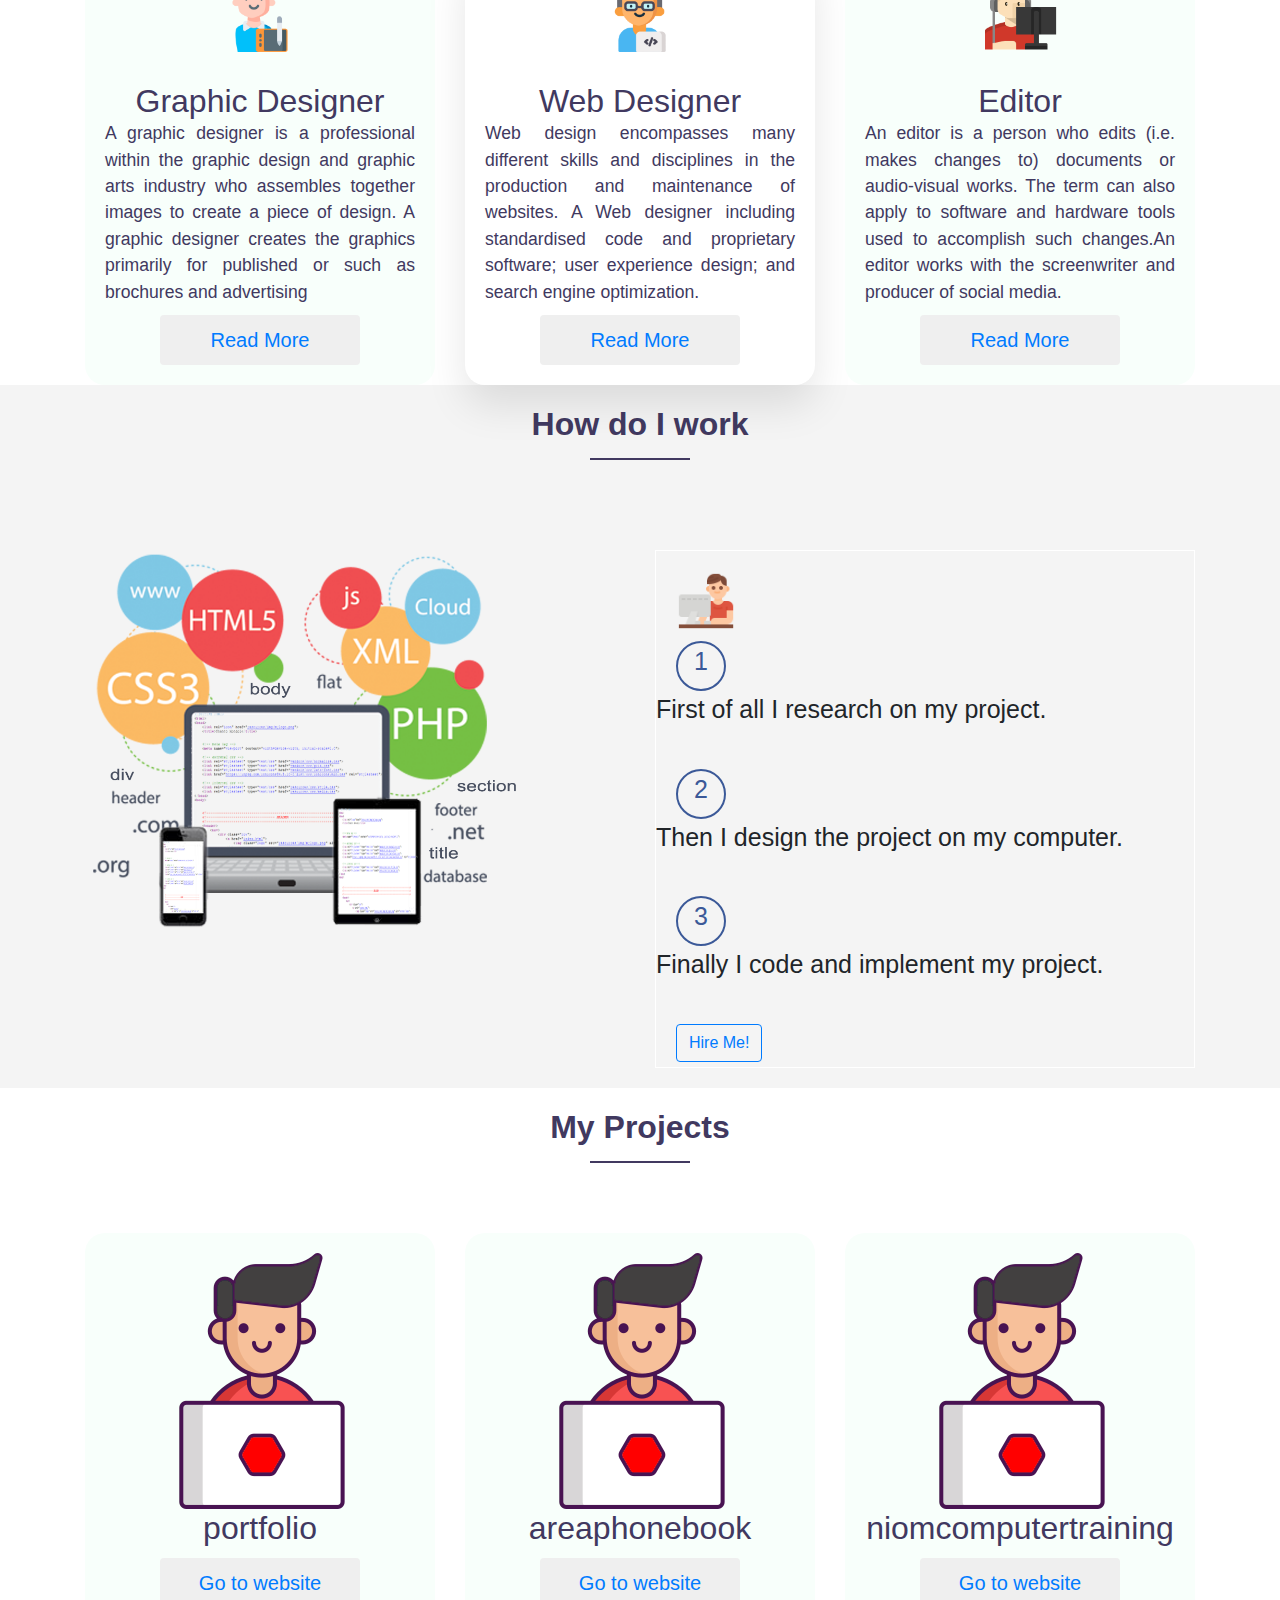
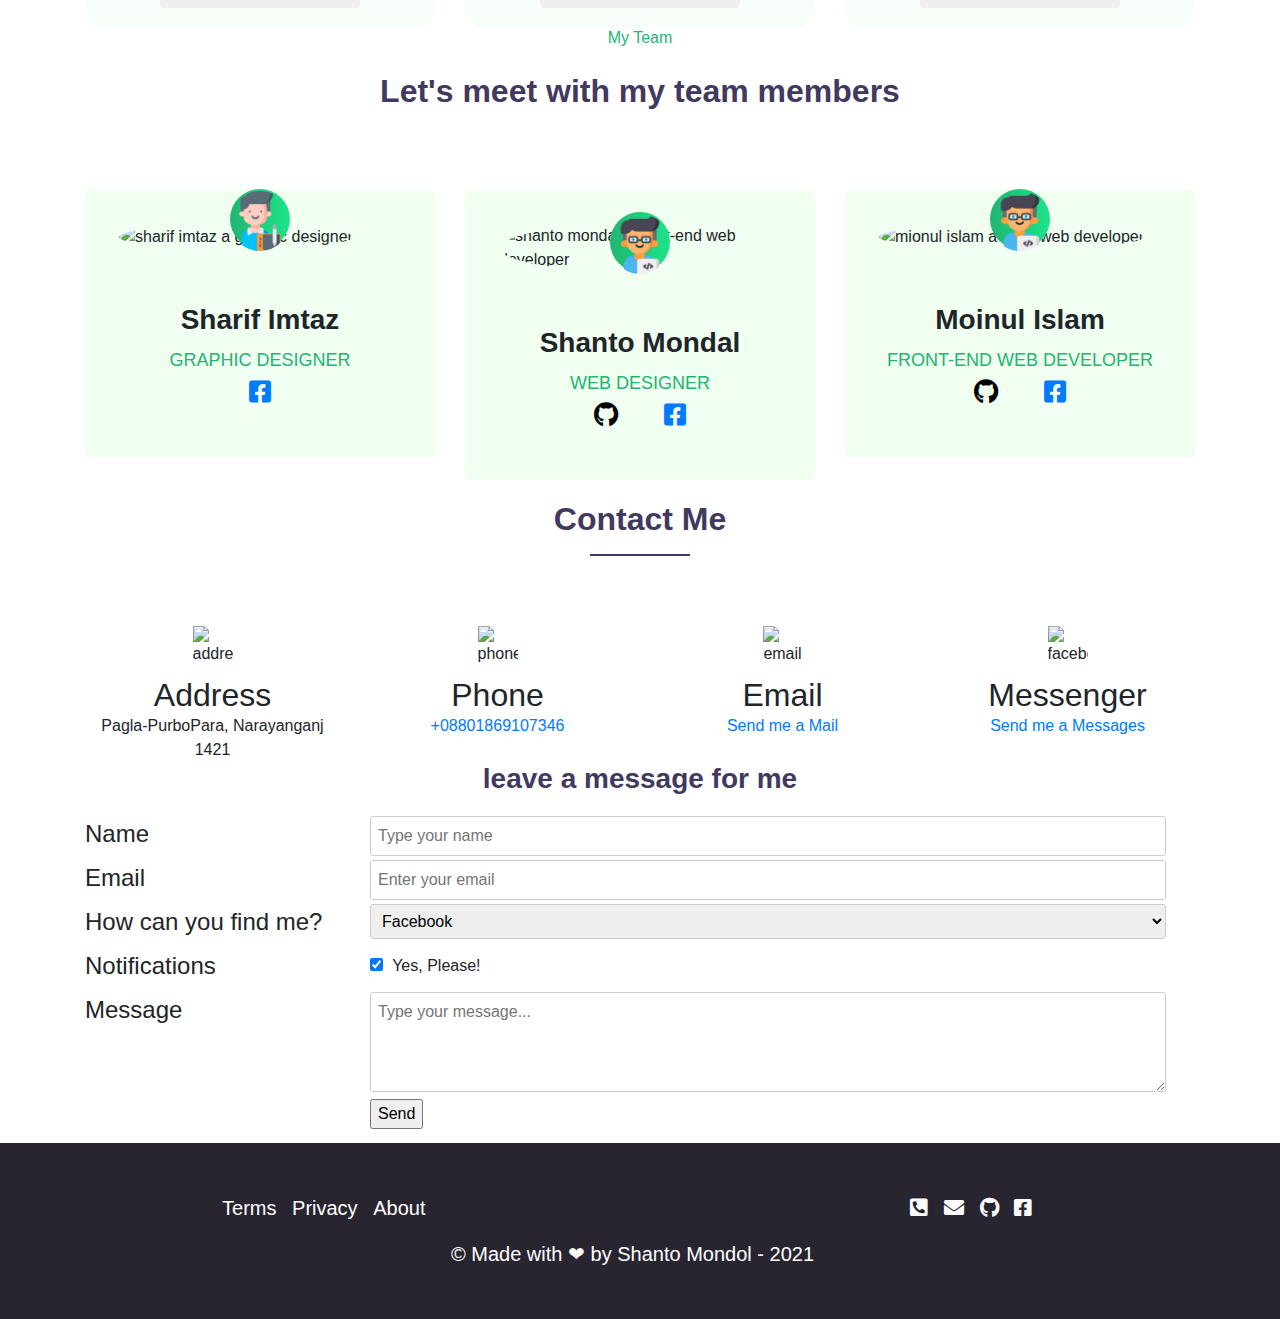
==== commit 88443c1a: "some change" ====
--- a/index.html
+++ b/index.html
@@ -85,7 +85,7 @@
                     <div class="col-md-6">
                         <p class="intro">Hi! I am</p>
                         <h1>Shanto Mondol<br><span class="animate"></span></h1>
-                        <a class="btn btn-outline-primary hire" href="/work" target="-_blank">Hire Me!</a>
+                        <a class="btn btn-outline-primary hire" href="../work" target="-_blank">Hire Me!</a>
                     </div>
                     <div class="col-md-6">
                         <img class="illustration-img" src="images/logo.png" alt="shanto logo">
@@ -103,20 +103,77 @@
     <main>
 
         <!-- About Myself section start -->
-        <section id="about">
+        <section id="about" class="about">
             <div class="container">
                 <h2 class="sub-heading">About Myself</h2>
 
                 <div class="row">
-                    <div class="col-md-12 text-center">
-                        <p class="about">Hi! I'm Shanto Mondol a Web Designer and Developer. I am 19 year old. I'm a student from M.W collage. I have enough knowledge about web design and development. I have 2 years experience of web design. I'm not a professional web
-                            designer but I have a enough knowledge to build a website.I love to design all web elements such as user-friendly.</p>
-                    </div>
-                </div>
-            </div>
-
-            <div class="container">
+                    <div class="col-sm-4 col-lg-4 col-xl-4 col-md-4 section-about">
+                        <div class="single-person">
+                            <div class="person-image">
+                                <img src="images/team/shanto.jpg" alt="shanto mondal a front-end web developer"></a>
+
+                                <span class="icon">
+                                    <img src="images/icon/web.png" alt="web developer icon">
+                                </span>
+                            </div>
+                            <div class="person-info">
+                                <h3 class="full-name">Shanto Mondal</h3>
+                                <span class="speciality">Web Designer & Developer</span>
+
+                                <!-- <ul>
+                                    <a href="https://github.com/shantomondol" target="_blank">
+                                        <i class="fab fa-github"></i>
+                                    </a>
+                                    <a href="https://www.facebook.com/mithunsorkar816" target="_blank">
+                                        <i class="fab fa-facebook-square"></i>
+                                    </a>
+                                </ul> -->
+                            </div>
+                        </div>
+                    </div>
+
+                    <div class="col-md-8 text-center">
+                        <p class="about-p">Hi! I am</p>
+                        <h2 class="about-h2"><span>
+                            Shanto Mondol
+                        </span></h2>
+                        <p class="about">I'm a Web Designer and Developer. I am 19 year old. I'm a student from M.W collage. I have enough knowledge about web design and development. I have 2 years experience of web design. I'm not a professional web designer but I have
+                            a enough knowledge and experience to build a website.I love to design all web elements such as user-friendly.
+                        </p>
+
+                        <ul>
+                            <a href="https://github.com/shantomondol" target="_blank">
+                                <i class="fab fa-github"></i>
+                            </a>
+                            <a href="https://www.facebook.com/mithunsorkar816" target="_blank">
+                                <i class="fab fa-facebook-square"></i>
+                            </a>
+                        </ul>
+                    </div>
+                </div>
+            </div>
+
+        </section>
+        <!-- About Myself section end -->
+
+        <!-----------------------------------------------------------
+                             SKILLS
+        ------------------------------------------------------------>
+
+        <!-- skills section start -->
+        <section id="skills">
+            <div class="container">
+                <h2 class="s sub-heading">My Skills</h2>
                 <div class="row">
+
+                    <div class="circlechart col-lg-2" data-percentage="50">PhotoShop</div>
+                    <div class="circlechart col-lg-2" data-percentage="50">Video Editing</div>
+                    <div class="circlechart col-lg-2" data-percentage="90">HTML</div>
+                    <div class="circlechart col-lg-2" data-percentage="60">CSS</div>
+                    <div class="circlechart col-lg-2" data-percentage="10">JavaScript</div>
+
+
                     <!-- Card 1 -->
                     <div class="col-md-4">
                         <div class="justify-content-between align-content-between icon-card">
@@ -147,59 +204,6 @@
                             <h2>Editor</h2>
                             <p class="text-justify">An editor is a person who edits (i.e. makes changes to) documents or audio-visual works. The term can also apply to software and hardware tools used to accomplish such changes.An editor works with the screenwriter and producer
                                 of social media.
-                            </p>
-                            <button class="button"><a href="#">Read More</a></button>
-                        </div>
-                    </div>
-                </div>
-            </div>
-        </section>
-        <!-- About Myself section end -->
-
-        <!-----------------------------------------------------------
-                             SKILLS
-        ------------------------------------------------------------>
-
-        <!-- skills section start -->
-        <section id="skills">
-            <div class="container">
-                <h2 class="s sub-heading">My Skills</h2>
-                <div class="row">
-
-                    <div class="circlechart col-lg-2" data-percentage="50">PhotoShop</div>
-                    <div class="circlechart col-lg-2" data-percentage="50">Video Editing</div>
-                    <div class="circlechart col-lg-2" data-percentage="90">HTML</div>
-                    <div class="circlechart col-lg-2" data-percentage="60">CSS</div>
-                    <div class="circlechart col-lg-2" data-percentage="10">JavaScript</div>
-
-
-                    <!-- Card 1 -->
-                    <div class="col-md-4">
-                        <div class="justify-content-between align-content-between icon-card icon-card-highlight">
-                            <img class="card-img-top" src="images/gp.png" alt="graphic designer">
-                            <h2>Graphic Designer</h2>
-                            <p class="text-justify">A graphic designer is a professional within the graphic design and graphic arts industry who assembles together images to create a piece of design.
-                            </p>
-                            <button class="button"><a href="#">Read More</a></button>
-                        </div>
-                    </div>
-                    <!-- Card 2 -->
-
-                    <div class="col-md-4">
-                        <div class="justify-content-between align-content-between icon-card icon-card-highlight">
-                            <img class="card-img-top" src="images/wd.jpg" alt="web designer">
-                            <h2>Web Designer</h2>
-                            <p class="text-justify">A Web designer including standardised code and proprietary software; user experience design; and search engine optimization.</p>
-                            <button class="button"><a href="#">Read More</a></button>
-                        </div>
-                    </div>
-
-                    <!-- Card 3 -->
-                    <div class="col-md-4">
-                        <div class="justify-content-between align-content-between icon-card icon-card-highlight">
-                            <img class="card-img-top" src="images/wd.png" alt="web developer">
-                            <h2>Web Developer</h2>
-                            <p class="text-justify">A web developer is a programmer who specializes in is specifically engaged in, the development of World Wide Web applications using a client model.
                             </p>
                             <button class="button"><a href="#">Read More</a></button>
                         </div>
@@ -238,7 +242,7 @@
                             <div class="work-step">
 
                             </div>
-                            <a class="btn btn-outline-primary" href="/work" target="-_blank">Hire Me!</a>
+                            <a class="btn btn-outline-primary" href="../work" target="-_blank">Hire Me!</a>
                         </div>
                     </div>
                 </div>
@@ -305,6 +309,7 @@
 
                 <div class="row">
 
+                    <!-- sharif -->
                     <div class="col-sm-4 col-lg-4 col-xl-4">
                         <div class="single-person">
                             <div class="person-image">
@@ -325,6 +330,7 @@
                         </div>
                     </div>
 
+                    <!-- shanto -->
                     <div class="col-sm-4 col-lg-4 col-xl-4">
                         <div class="single-person">
                             <div class="person-image">
@@ -348,6 +354,7 @@
                         </div>
                     </div>
 
+                    <!-- moinul -->
                     <div class="col-sm-4 col-lg-4 col-xl-4">
                         <div class="single-person">
                             <div class="person-image">
--- a/css/progresscircle.css
+++ b/css/progresscircle.css
@@ -56,6 +56,12 @@
     }
 }
 
+@media (max-width: 375px) {
+    .circle-chart {
+        margin-left: 80px;
+    }
+}
+
 @media (max-width: 360px) {
     .circle-chart {
         margin-left: 70px;
--- a/css/style.css
+++ b/css/style.css
@@ -8,7 +8,7 @@
 
 section,
 header {
-    margin-bottom: 100px;
+    margin: 0;
 }
 
 .sub-heading {
@@ -16,6 +16,7 @@
     font-weight: 700;
     margin-bottom: 50px;
     color: #413960;
+    padding: 20px;
 }
 
 .sub-heading:after {
@@ -28,16 +29,8 @@
     margin-top: 15px;
 }
 
-.s {
-    margin-bottom: 80px;
-}
-
 .row {
-    margin-bottom: 15px;
-}
-
-h2 {
-    margin-bottom: 10px;
+    margin-bottom: 0px;
 }
 
 
@@ -46,7 +39,7 @@
 ======================================*/
 
 .bg-green {
-    background-color: #F0FFF0;
+    background-color: #fdfefe;
 }
 
 .logo {
@@ -75,7 +68,7 @@
 ======================================*/
 
 header {
-    background-color: #F0FFF0;
+    background-color: #fff;
 }
 
 header .row {
@@ -108,12 +101,6 @@
     margin: -10px 0px;
 }
 
-.about {
-    font-size: 25px;
-    text-align: justify;
-    margin: 22px 0 100px 20px;
-}
-
 @media (max-width: 480px) {
     header h1 {
         font-size: 38px;
@@ -127,9 +114,6 @@
         margin-top: -10px;
         margin-bottom: -80px;
     }
-    .about {
-        margin-right: 22px;
-    }
 }
 
 @media (max-width: 1024px) {
@@ -139,6 +123,108 @@
     .intro {
         font-size: 20px;
     }
+}
+
+
+/*======================================
+*            About Section            *
+======================================*/
+
+.about {
+    background-color: #F0FFF0;
+}
+
+.about-h2 {
+    text-align: left;
+    margin: -30px 0 0 20px;
+    font-weight: 700;
+    font-size: 35px;
+}
+
+.about-p {
+    text-align: left;
+    color: #FD511A;
+    font-size: 24px;
+    margin: 20px;
+}
+
+.about {
+    font-size: 25px;
+    text-align: justify;
+    margin: 22px 0 100px 20px;
+}
+
+.section-about {
+    font-family: "Poppins", sans-serif;
+}
+
+.section-about .single-person {
+    margin-top: 30px;
+    padding: 30px;
+    background-color: #fff;
+    border-radius: 5px;
+}
+
+.section-about .single-person:hover {
+    background: linear-gradient(to right, #F0FFF0, #F0FFF0);
+}
+
+.section-about .single-person .person-image {
+    position: relative;
+    margin-bottom: 50px;
+    border: 1px solid;
+    transition: padding .3s;
+}
+
+.section-about .single-person:hover .person-image {
+    border: 2px dashed #000;
+}
+
+.section-about .single-person .person-image img {
+    width: 100%;
+}
+
+.section-about .single-person .person-image .icon {
+    position: absolute;
+    bottom: 0;
+    left: 50%;
+    transform: translate(-50%, 50%);
+    display: inline-block;
+    width: 60px;
+    height: 60px;
+    line-height: 60px;
+    text-align: center;
+    color: #fff;
+    border-radius: 50%;
+    font-size: 24px;
+}
+
+.section-about .single-person .person-info .full-name {
+    margin-bottom: 10px;
+    font-size: 28px;
+    font-weight: 700;
+}
+
+.section-about .single-person .person-info .speciality {
+    text-transform: uppercase;
+    font-size: 18px;
+    color: #21B573;
+}
+
+.about ul {
+    margin: 20px -30px -30px;
+    border-radius: 4px;
+    border-top-right-radius: 0;
+    border-top-left-radius: 0;
+}
+
+.about a {
+    font-size: 40px;
+    margin-right: 40px;
+}
+
+.about .fa-github {
+    color: #000;
 }
 
 
@@ -235,7 +321,6 @@
 
 .works {
     background-color: #F4F4F4;
-    padding: 20px;
 }
 
 .work-img {
@@ -259,7 +344,6 @@
     font-size: 25px;
     text-align: center;
     border-radius: 50%;
-    float: left;
     margin-right: 10px;
     margin-left: 20px;
 }
@@ -307,6 +391,20 @@
     }
 }
 
+@media (max-width: 375px) {
+    .work-img {
+        margin-right: -15px;
+        border: 0.1px solid #ccc;
+        width: 110%;
+    }
+    .works .btn {
+        margin-left: 110px;
+    }
+    .work-img:hover {
+        border: 0.1px solid #000;
+    }
+}
+
 @media (max-width: 360px) {
     .work-img {
         margin-right: -15px;
@@ -318,7 +416,7 @@
 
 
 /*======================================
-*          Contact              *
+*                Contact              *
 ======================================*/
 
 input[type=text],
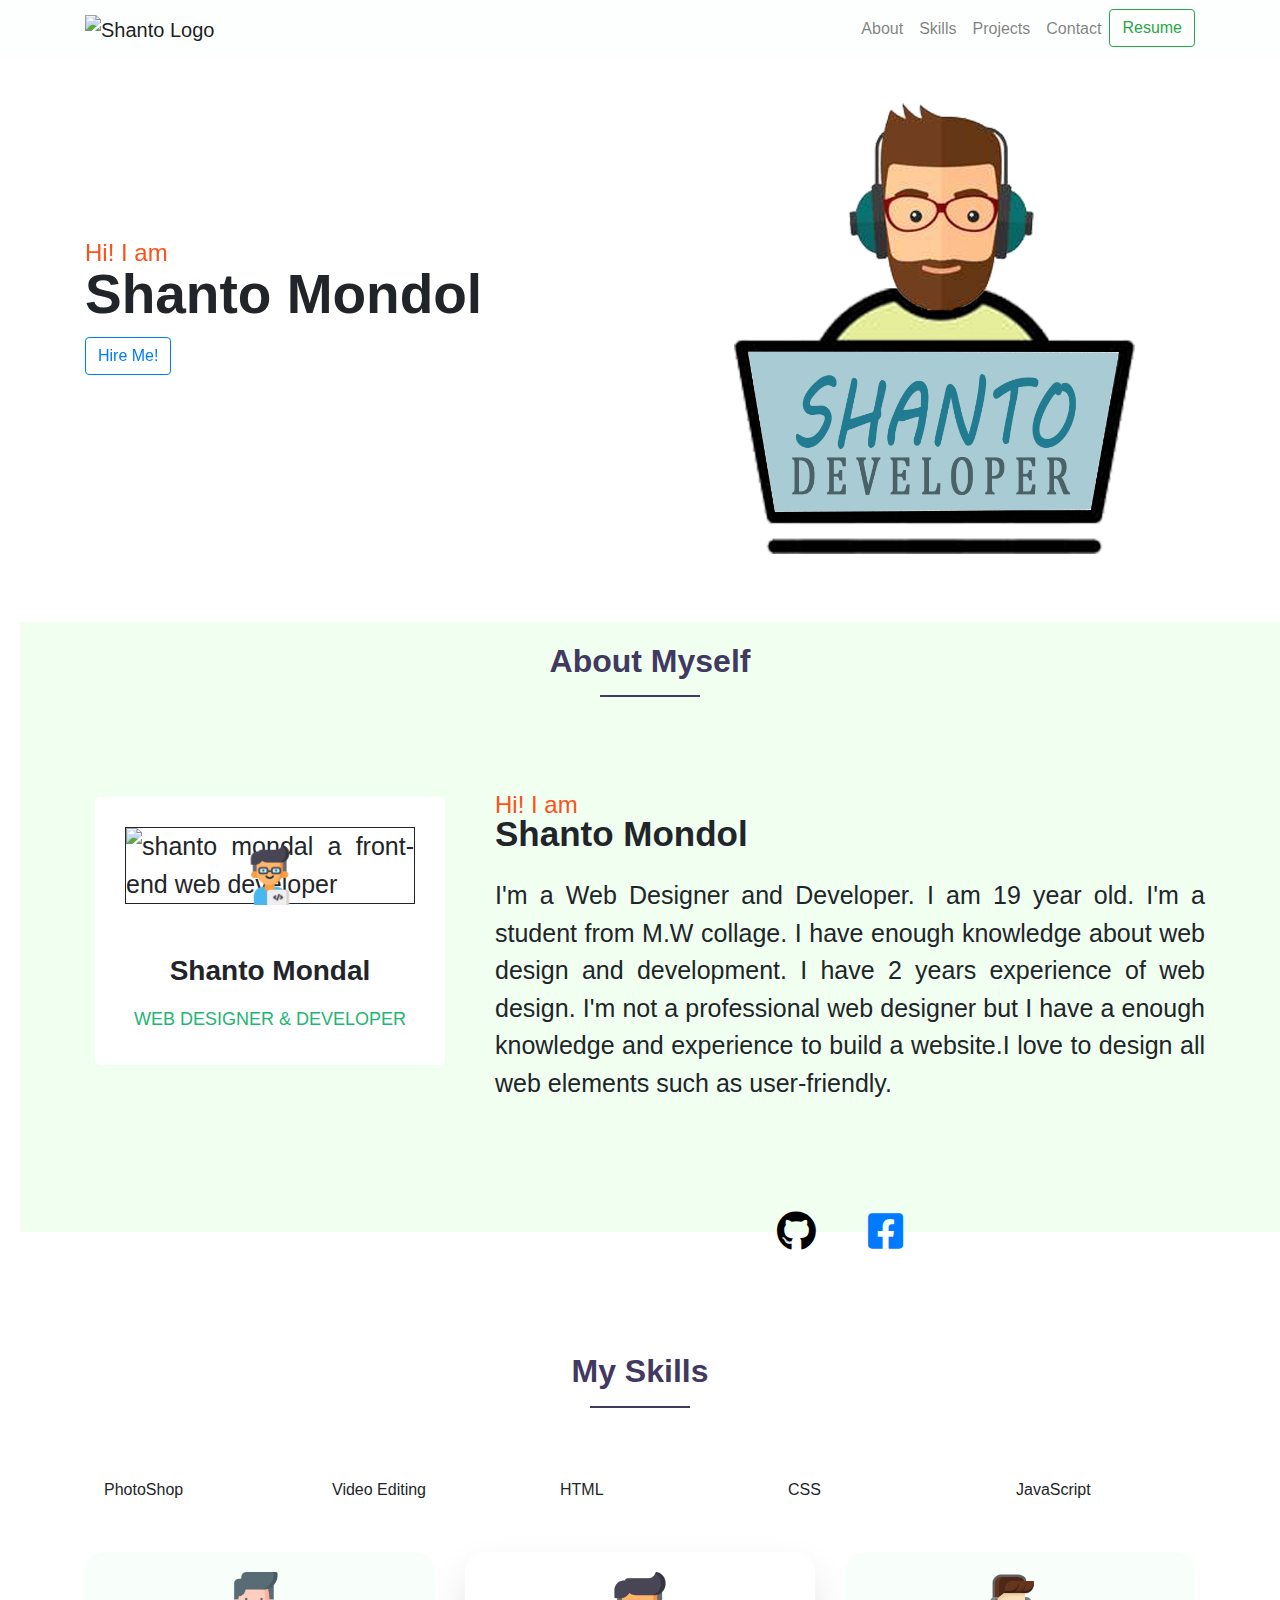
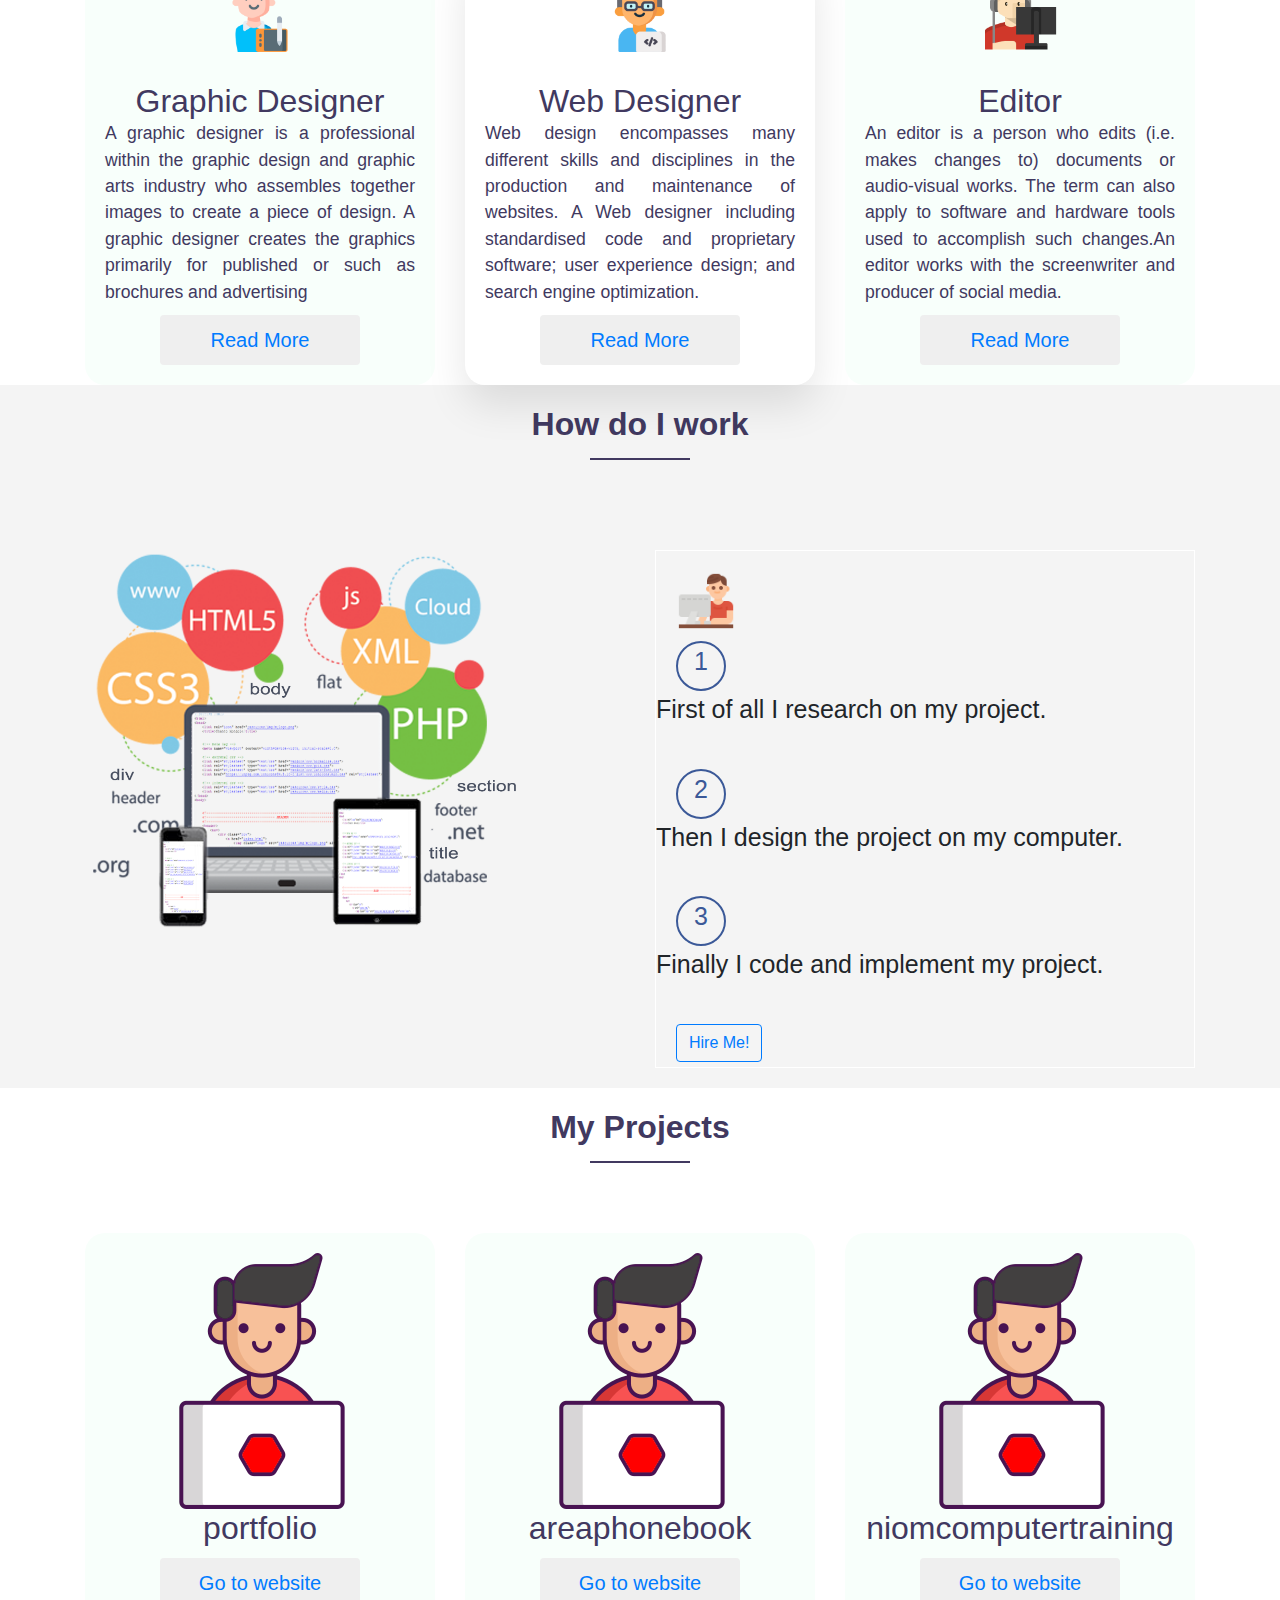
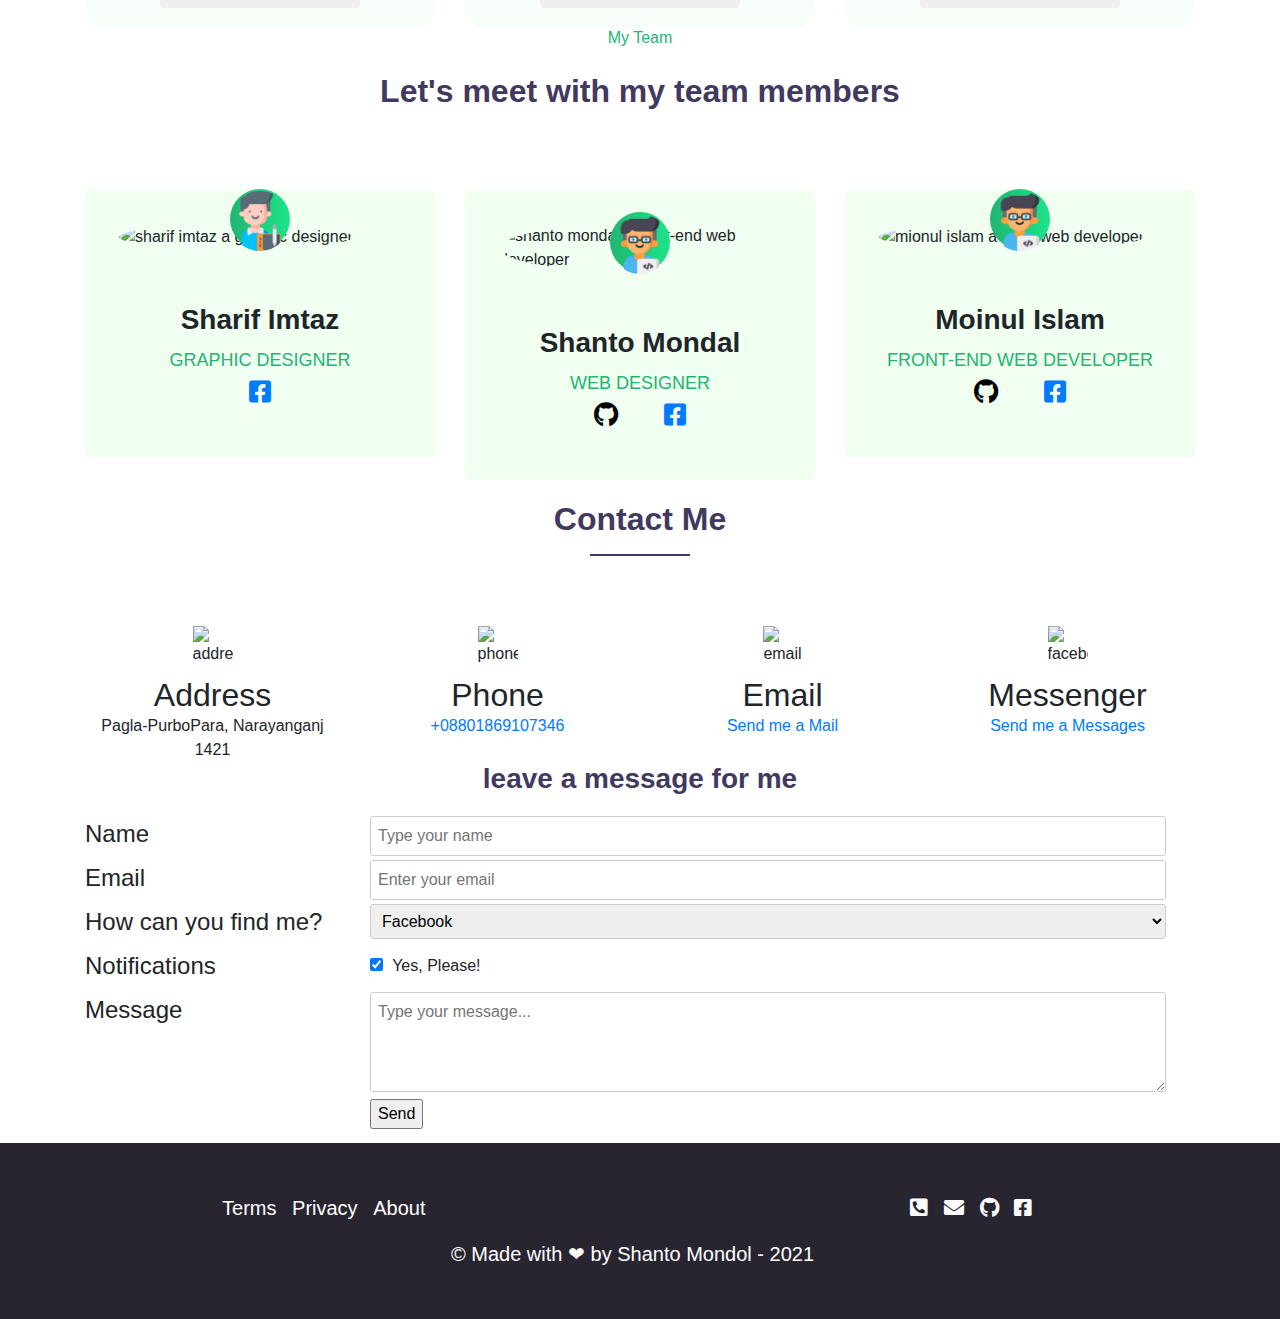
==== commit 7ad71b27: "add work section" ====
--- a/index.html
+++ b/index.html
@@ -85,7 +85,7 @@
                     <div class="col-md-6">
                         <p class="intro">Hi! I am</p>
                         <h1>Shanto Mondol<br><span class="animate"></span></h1>
-                        <a class="btn btn-outline-primary hire" href="../work" target="-_blank">Hire Me!</a>
+                        <a class="btn btn-outline-primary hire" href="work/" target="-_blank">Hire Me!</a>
                     </div>
                     <div class="col-md-6">
                         <img class="illustration-img" src="images/logo.png" alt="shanto logo">
@@ -242,7 +242,7 @@
                             <div class="work-step">
 
                             </div>
-                            <a class="btn btn-outline-primary" href="../work" target="-_blank">Hire Me!</a>
+                            <a class="btn btn-outline-primary" href="work/" target="-_blank">Hire Me!</a>
                         </div>
                     </div>
                 </div>
